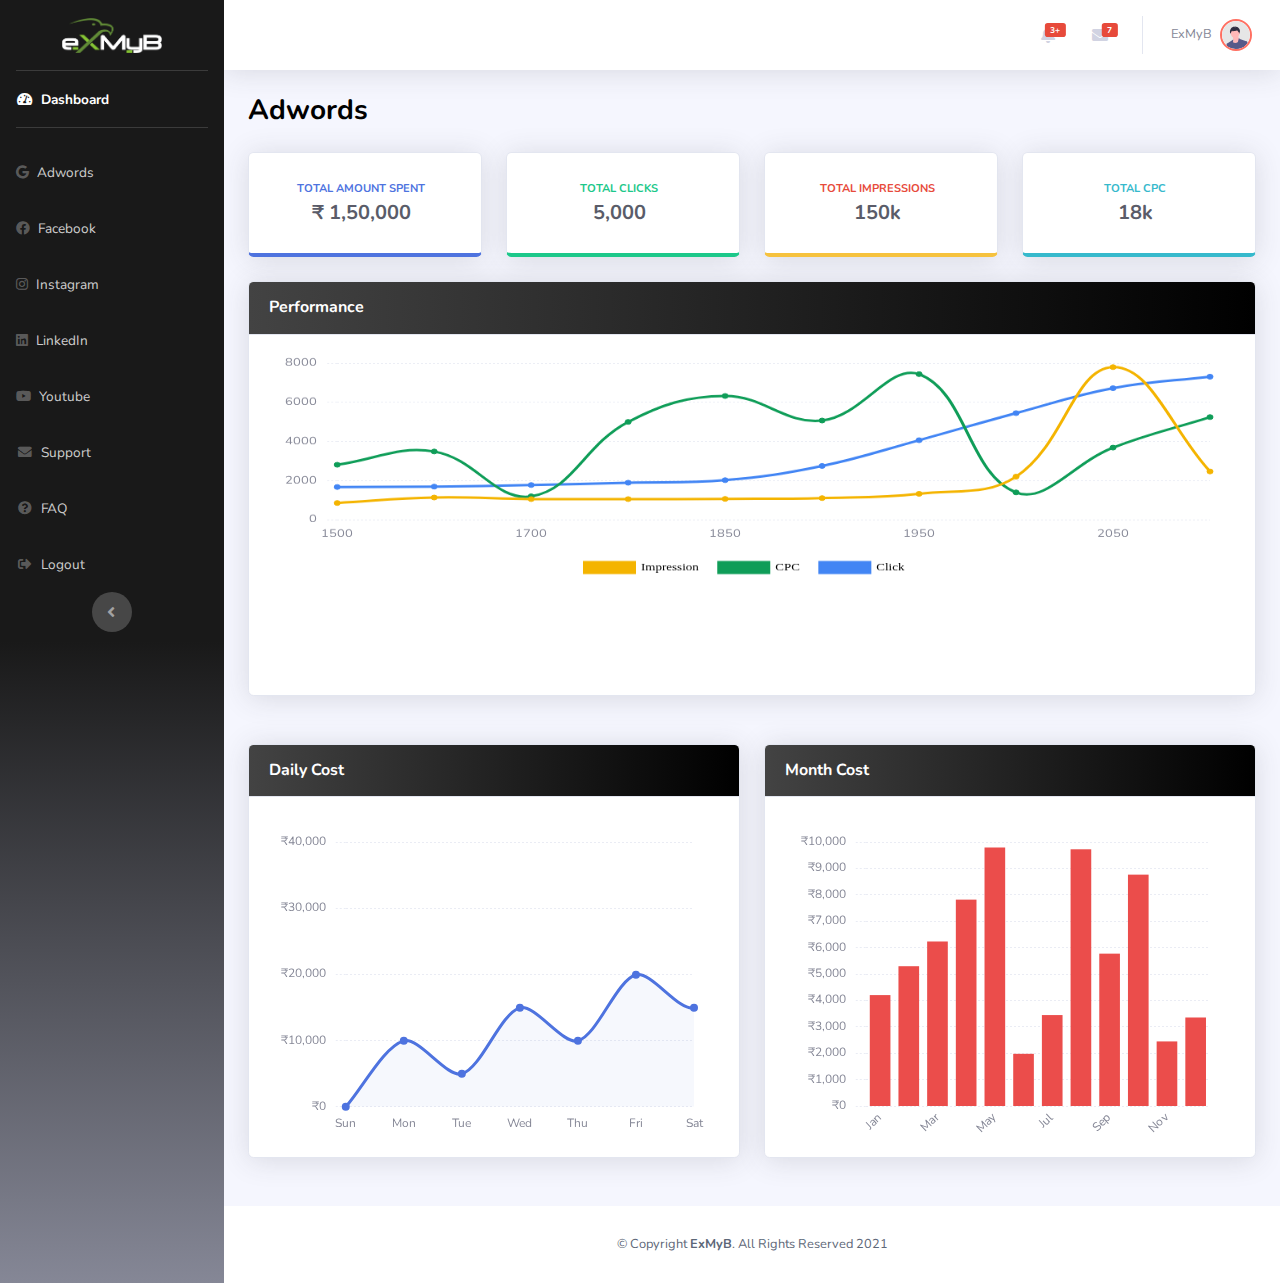
==== adwords.html @ 7b8ac1d6 "adwords page, date range input field and line graph added" ====
<!DOCTYPE html>
<html lang="en">

<head>

    <meta charset="utf-8">
    <meta http-equiv="X-UA-Compatible" content="IE=edge">
    <meta name="viewport" content="width=device-width, initial-scale=1, shrink-to-fit=no">
    <meta name="description" content="">
    <meta name="author" content="">

    <title>Adwords - Dashboard | ExMyB</title>
      <!-- Favicons -->
    <link href="img/logo/favicon.png" rel="icon">
    <link href="img/logo/apple-touch-icon.png" rel="apple-touch-icon">

    <!-- Custom fonts -->
    <link href="vendor/fontawesome-free/css/all.min.css" rel="stylesheet" type="text/css">
    <link  href="https://fonts.googleapis.com/css?family=Nunito:200,200i,300,300i,400,400i,600,600i,700,700i,800,800i,900,900i"
        rel="stylesheet">

    <!-- Custom styles-->
    <link href="css/style.css" rel="stylesheet">
    
    <style>
 
    </style>
</head>

<body id="page-top">

    <!-- Page Wrapper -->
    <div id="wrapper">

        <!-- Sidebar -->
        <ul class="navbar-nav bg-gradient-exmyb sidebar sidebar-dark accordion" id="accordionSidebar">

            <!-- Sidebar - Brand -->
            <a class="sidebar-brand d-flex align-items-center justify-content-center" href="index.html">
                <div class="sidebar-brand-icon ">
                    <img class="brand-img" src="img/logo/exmyb_logo_white.png">
                </div>
            </a>

            <!-- Divider -->
            <hr class="sidebar-divider my-0">

            <!-- Nav Item - Dashboard -->
            <li class="nav-item active">
                <a class="nav-link" href="index.html">
                    <i class="fas fa-fw fa-tachometer-alt"></i>
                    <span>Dashboard</span></a>
            </li>

            <!-- Divider -->
            <hr class="sidebar-divider">

            <!-- Nav Item - Client -->
            <li class="nav-item">
                <a class="nav-link" href="adwords.html">
                    <i class="fab fa-google"></i>
                    <span>Adwords</span></a>
            </li>

            <!-- Nav Item - Leads -->
            <li class="nav-item">
                <a class="nav-link" href="#">
                    <i class="fab fa-facebook"></i>
                    <span>Facebook</span></a>
            </li>

            <!-- Nav Item - Leads -->
            <li class="nav-item">
                <a class="nav-link" href="#">
                    <i class="fab fa-instagram"></i>
                    <span>Instagram</span></a>
            </li>

            <!-- Nav Item - Leads -->
            <li class="nav-item">
                <a class="nav-link" href="#">
                    <i class="fab fa-linkedin"></i>
                    <span>LinkedIn</span></a>
            </li>

            <!-- Nav Item - Leads -->
            <li class="nav-item">
                <a class="nav-link" href="#">
                    <i class="fab fa-youtube"></i>
                    <span>Youtube</span></a>
            </li>

            <!-- Nav Item - Support -->
            <li class="nav-item">
                <a class="nav-link" href="#">
                    <i class="fas fa-fw fa-envelope"></i>
                    <span>Support</span></a>
            </li>

            <!-- Nav Item - Support -->
            <li class="nav-item">
                <a class="nav-link" href="faq.html">
                    <i class="fas fa-fw fa-question-circle"></i>
                    <span>FAQ</span></a>
            </li>

            <!-- Nav Item - Logout -->
            <li class="nav-item">
                <a class="nav-link" href="#">
                    <i class="fas fa-fw fa-sign-out-alt"></i>
                    <span>Logout</span></a>
            </li>

            <!-- Sidebar Toggler (Sidebar) -->
            <div class="text-center d-none d-md-inline">
                <button class="rounded-circle border-0" id="sidebarToggle"></button>
            </div>

            

        </ul>
        <!-- End of Sidebar -->

        <!-- Content Wrapper -->
        <div id="content-wrapper" class="d-flex flex-column">

            <!-- Main Content -->
            <div id="content">

                <!-- Topbar -->
                <nav class="navbar navbar-expand navbar-light bg-white topbar mb-4 static-top shadow">
                    
                    <button id="sidebarToggleTop" class="btn btn-link d-md-none rounded-circle mr-3">
                        <i class="fa fa-bars"></i>
                    </button>

                    <!-- Topbar Navbar -->
                    <ul class="navbar-nav ml-auto">
                        <!-- Nav Item - Alerts -->
                        <li class="nav-item dropdown no-arrow mx-1">
                            <a class="nav-link dropdown-toggle" href="#" id="alertsDropdown" role="button"
                                data-toggle="dropdown" aria-haspopup="true" aria-expanded="false">
                                <i class="fas fa-bell fa-fw"></i>
                                <!-- Counter - Alerts -->
                                <span class="badge badge-danger badge-counter">3+</span>
                            </a>
                            <!-- Dropdown - Alerts -->
                            <div class="dropdown-list dropdown-menu dropdown-menu-right shadow animated--grow-in"
                                aria-labelledby="alertsDropdown">
                                <h6 class="dropdown-header">
                                    Alerts Center
                                </h6>
                                <a class="dropdown-item d-flex align-items-center" href="#">
                                    <div class="mr-3">
                                        <div class="icon-circle bg-primary">
                                            <i class="fas fa-file-alt text-white"></i>
                                        </div>
                                    </div>
                                    <div>
                                        <div class="small text-gray-500">December 12, 2019</div>
                                        <span class="font-weight-bold">A new monthly report is ready to download!</span>
                                    </div>
                                </a>
                                <a class="dropdown-item d-flex align-items-center" href="#">
                                    <div class="mr-3">
                                        <div class="icon-circle bg-success">
                                            <i class="fas fa-donate text-white"></i>
                                        </div>
                                    </div>
                                    <div>
                                        <div class="small text-gray-500">December 7, 2019</div>
                                        $290.29 has been deposited into your account!
                                    </div>
                                </a>
                                <a class="dropdown-item d-flex align-items-center" href="#">
                                    <div class="mr-3">
                                        <div class="icon-circle bg-warning">
                                            <i class="fas fa-exclamation-triangle text-white"></i>
                                        </div>
                                    </div>
                                    <div>
                                        <div class="small text-gray-500">December 2, 2019</div>
                                        Spending Alert: We've noticed unusually high spending for your account.
                                    </div>
                                </a>
                                <a class="dropdown-item text-center small text-gray-500" href="#">Show All Alerts</a>
                            </div>
                        </li>

                        <!-- Nav Item - Messages -->
                        <li class="nav-item dropdown no-arrow mx-1">
                            <a class="nav-link dropdown-toggle" href="#" id="messagesDropdown" role="button"
                                data-toggle="dropdown" aria-haspopup="true" aria-expanded="false">
                                <i class="fas fa-envelope fa-fw"></i>
                                <!-- Counter - Messages -->
                                <span class="badge badge-danger badge-counter">7</span>
                            </a>
                            <!-- Dropdown - Messages -->
                            <div class="dropdown-list dropdown-menu dropdown-menu-right shadow animated--grow-in"
                                aria-labelledby="messagesDropdown">
                                <h6 class="dropdown-header">
                                    Message Center
                                </h6>
                                <a class="dropdown-item d-flex align-items-center" href="#">
                                    <div class="dropdown-list-image mr-3">
                                        <img class="rounded-circle" src="img/undraw_profile_1.svg"
                                            alt="">
                                        <div class="status-indicator bg-success"></div>
                                    </div>
                                    <div class="font-weight-bold">
                                        <div class="text-truncate">Hi there! I am wondering if you can help me with a
                                            problem I've been having.</div>
                                        <div class="small text-gray-500">Emily Fowler · 58m</div>
                                    </div>
                                </a>
                                <a class="dropdown-item d-flex align-items-center" href="#">
                                    <div class="dropdown-list-image mr-3">
                                        <img class="rounded-circle" src="img/undraw_profile_2.svg"
                                            alt="">
                                        <div class="status-indicator"></div>
                                    </div>
                                    <div>
                                        <div class="text-truncate">I have the photos that you ordered last month, how
                                            would you like them sent to you?</div>
                                        <div class="small text-gray-500">Jae Chun · 1d</div>
                                    </div>
                                </a>
                                <a class="dropdown-item d-flex align-items-center" href="#">
                                    <div class="dropdown-list-image mr-3">
                                        <img class="rounded-circle" src="img/undraw_profile_3.svg"
                                            alt="">
                                        <div class="status-indicator bg-warning"></div>
                                    </div>
                                    <div>
                                        <div class="text-truncate">Last month's report looks great, I am very happy with
                                            the progress so far, keep up the good work!</div>
                                        <div class="small text-gray-500">Morgan Alvarez · 2d</div>
                                    </div>
                                </a>
                                <a class="dropdown-item d-flex align-items-center" href="#">
                                    <div class="dropdown-list-image mr-3">
                                        <img class="rounded-circle" src="https://source.unsplash.com/Mv9hjnEUHR4/60x60"
                                            alt="">
                                        <div class="status-indicator bg-success"></div>
                                    </div>
                                    <div>
                                        <div class="text-truncate">Am I a good boy? The reason I ask is because someone
                                            told me that people say this to all dogs, even if they aren't good...</div>
                                        <div class="small text-gray-500">Chicken the Dog · 2w</div>
                                    </div>
                                </a>
                                <a class="dropdown-item text-center small text-gray-500" href="#">Read More Messages</a>
                            </div>
                        </li>

                        <div class="topbar-divider d-none d-sm-block"></div>

                        <!-- Nav Item - User Information -->
                        <li class="nav-item dropdown no-arrow">
                            <a class="nav-link dropdown-toggle" href="#" id="userDropdown" role="button"
                                data-toggle="dropdown" aria-haspopup="true" aria-expanded="false">
                                <span class="mr-2 d-none d-lg-inline text-gray-600 small">ExMyB</span>
                                <img class="img-profile rounded-circle"
                                    src="img/undraw_profile.svg">
                            </a>
                            <!-- Dropdown - User Information -->
                            <div class="dropdown-menu dropdown-menu-right shadow animated--grow-in"
                                aria-labelledby="userDropdown">
                                <a class="dropdown-item" href="edit.html">
                                    <i class="fas fa-user fa-sm fa-fw mr-2 text-gray-400"></i>
                                    Profile
                                </a>
                                <a class="dropdown-item" href="edit-security.html">
                                    <i class="fas fa-cogs fa-sm fa-fw mr-2 text-gray-400"></i>
                                    Settings
                                </a>
                                <!-- <a class="dropdown-item" href="#">
                                    <i class="fas fa-list fa-sm fa-fw mr-2 text-gray-400"></i>
                                    Activity Log
                                </a> -->
                                <div class="dropdown-divider"></div>
                                <a class="dropdown-item" href="#" data-toggle="modal" data-target="#logoutModal">
                                    <i class="fas fa-sign-out-alt fa-sm fa-fw mr-2 text-gray-400"></i>
                                    Logout
                                </a>
                            </div>
                        </li>

                    </ul>

                </nav>
                <!-- End of Topbar -->

                <!-- Begin Page Content -->
                <div class="container-fluid">

                    <!-- Page Heading -->
                    <div class="d-sm-flex align-items-center justify-content-between mb-4">
                        <h1 class="h3 mb-0 exmyb-text-black font-weight-bold">Adwords</h1>
                        
                    </div>
                    

                    <!-- 2 Content Row -->
                    <div class="row">

                        <!-- Profile Card Example -->
                        <div class="col-xl-3 col-md-6 mb-4">
                            <div class="card border-bottom-primary shadow h-100 py-2">
                                <div class="card-body">
                                    <div class="row no-gutters align-items-center">
                                        <div class="col mr-2 text-center">
                                            <div class="text-xs font-weight-bold text-primary text-uppercase mb-1">
                                                Total Amount Spent</div>
                                            <div class="h5 mb-0 font-weight-bold text-gray-800">₹ 1,50,000</div>
                                        </div>
                                    </div>
                                </div>
                            </div>
                        </div>

                        <!-- Earnings (Annual) Card Example -->
                        <div class="col-xl-3 col-md-6 mb-4">
                            <div class="card border-bottom-success shadow h-100 py-2">
                                <div class="card-body">
                                    <div class="row no-gutters align-items-center">
                                        <div class="col mr-2 text-center">
                                            <div class="text-xs font-weight-bold text-success text-uppercase mb-1">
                                                Total Clicks</div>
                                            <div class="h5 mb-0 font-weight-bold text-gray-800">5,000</div>
                                        </div>
                                    </div>
                                </div>
                            </div>
                        </div>

                        <!-- Lead Card Example -->
                        <div class="col-xl-3 col-md-6 mb-4">
                            <div class="card border-bottom-warning shadow h-100 py-2">
                                <div class="card-body">
                                    <div class="row no-gutters align-items-center">
                                        <div class="col mr-2 text-center">
                                            <div class="text-xs font-weight-bold text-danger text-uppercase mb-1">
                                                Total Impressions</div>
                                            <div class="h5 mb-0 font-weight-bold text-gray-800">150k</div>
                                        </div>
                                    </div>
                                </div>
                            </div>
                        </div>

                        <!-- Pending Requests Card Example -->
                        <div class="col-xl-3 col-md-6 mb-4">
                            <div class="card border-bottom-info shadow h-100 py-2">
                                <div class="card-body">
                                    <div class="row no-gutters align-items-center">
                                        <div class="col mr-2 text-center">
                                            <div class="text-xs font-weight-bold text-info text-uppercase mb-1">
                                                Total CPC</div>
                                            <div class="h5 mb-0 font-weight-bold text-gray-800">18k</div>
                                        </div>
                                    </div>
                                </div>
                            </div>
                        </div>

                        

                    </div>

                    <!-- Content Row -->

                    <div class="row">

                        <!-- Content Column -->
                        <!-- Card 1 -->
                        <div class="col-lg-12 mb-4">

                            <!--  Card Example -->
                            <div class="card shadow mb-4">
                                <div class="card-header py-3">
                                    <h6 class="m-0 font-weight-bold text-white">Performance</h6>
                                </div>
                                <div class="card-body">
                                    <div class="chart-area"><div class="chartjs-size-monitor"><div class="chartjs-size-monitor-expand"><div class=""></div></div><div class="chartjs-size-monitor-shrink"><div class=""></div></div></div>
                                    <canvas id="myPerformanceChart" style="display: block; width: 699px; height: 320px; padding-bottom:50px ;" width="699" height="200" class="chartjs-render-monitor"></canvas>
                                </div>
                                </div>
                            </div>

                        </div>
                    </div>

                    <!-- Content Row -->

                    <div class="row">

                        <!-- Content Column -->
                        <!-- Card 1 -->
                        <div class="col-lg-6 mb-4">

                            <!--  Card Example -->
                            <div class="card shadow mb-4">
                                <div class="card-header py-3">
                                    <h6 class="m-0 font-weight-bold text-white">Daily Cost</h6>
                                </div>
                                <div class="card-body">
                                    <div class="chart-area"><div class="chartjs-size-monitor"><div class="chartjs-size-monitor-expand"><div class=""></div></div><div class="chartjs-size-monitor-shrink"><div class=""></div></div></div>
                                    <canvas id="myAreaChart" style="display: block; width: 699px; height: 320px;" width="699" height="320" class="chartjs-render-monitor"></canvas>
                                </div>
                                </div>
                            </div>

                        </div>
                        <!-- Card 2 -->
                        <div class="col-lg-6 mb-4">

                            <!--  Card Example -->
                            <div class="card shadow mb-4">
                                <div class="card-header py-3">
                                    <h6 class="m-0 font-weight-bold text-white">Month Cost</h6>
                                </div>
                                <div class="card-body">
                                    <div class="chart-bar"><div class="chartjs-size-monitor"><div class="chartjs-size-monitor-expand"><div class=""></div></div><div class="chartjs-size-monitor-shrink"><div class=""></div></div></div>
                                        <canvas id="myBarChart" width="699" height="320" class="chartjs-render-monitor" style="display: block; width: 699px; height: 320px;"></canvas>
                                    </div>
                                </div>
                            </div>

                        </div>
                    </div>

                </div>
                <!-- /.container-fluid -->

            </div>
            <!-- End of Main Content -->

            <!-- Footer -->
            <footer class="sticky-footer bg-white">
                <div class="container my-auto">
                    <div class="copyright text-center my-auto">
                        <span>&copy; Copyright <b>ExMyB</b>.  All Rights Reserved 2021</span>
                    </div>
                </div>
            </footer>
            <!-- End of Footer -->

        </div>
        <!-- End of Content Wrapper -->

    </div>
    <!-- End of Page Wrapper -->

    <!-- Scroll to Top Button-->
    <a class="scroll-to-top rounded" href="#page-top">
        <i class="fas fa-angle-up"></i>
    </a>

    <!-- Logout Modal-->
    <div class="modal fade" id="logoutModal" tabindex="-1" role="dialog" aria-labelledby="exampleModalLabel"
        aria-hidden="true">
        <div class="modal-dialog" role="document">
            <div class="modal-content">
                <div class="modal-header">
                    <h5 class="modal-title" id="exampleModalLabel">Ready to Leave?</h5>
                    <button class="close" type="button" data-dismiss="modal" aria-label="Close">
                        <span aria-hidden="true">×</span>
                    </button>
                </div>
                <div class="modal-body">Select "Logout" below if you are ready to end your current session.</div>
                <div class="modal-footer">
                    <button class="btn btn-secondary" type="button" data-dismiss="modal">Cancel</button>
                    <a class="btn btn-primary" href="login.html">Logout</a>
                </div>
            </div>
        </div>
    </div>

    <!-- Bootstrap core JavaScript-->
    <script src="vendor/jquery/jquery.min.js"></script>
    <script src="vendor/bootstrap/js/bootstrap.bundle.min.js"></script>

    <!-- Core plugin JavaScript-->
    <script src="vendor/jquery-easing/jquery.easing.min.js"></script>

    <!-- Page level plugins -->
    <script src="vendor/chart.js/Chart.min.js"></script>

    <!-- Page level custom scripts -->
    <script src="js/demo/chart-area-demo.js"></script>
    <script src="js/demo/chart-pie-demo.js"></script>
    <script src="js/demo/chart-bar-demo.js"></script>
    <script src="js/demo/chart-line-demo.js"></script>

    <!-- Custom scripts for all pages-->
    <script src="js/main.js"></script>

    <script>

    </script>
</body>

</html>
---- css/style.css ----
:root {
  --blue: #4e73df;
  --indigo: #6610f2;
  --purple: #6f42c1;
  --pink: #e83e8c;
  --red: #e74a3b;
  --orange: #fd7e14;
  --yellow: #f6c23e;
  --green: #1cc88a;
  --teal: #20c9a6;
  --cyan: #36b9cc;
  --white: #fff;
  --gray: #858796;
  --gray-dark: #5a5c69;
  --primary: #4e73df;
  --secondary: #858796;
  --success: #1cc88a;
  --info: #36b9cc;
  --warning: #f6c23e;
  --danger: #e74a3b;
  --light: #f8f9fc;
  --dark: #5a5c69;
  --breakpoint-xs: 0;
  --breakpoint-sm: 576px;
  --breakpoint-md: 768px;
  --breakpoint-lg: 992px;
  --breakpoint-xl: 1200px;
  --font-family-sans-serif: "Nunito", -apple-system, BlinkMacSystemFont, "Segoe UI", Roboto, "Helvetica Neue", Arial, sans-serif, "Apple Color Emoji", "Segoe UI Emoji", "Segoe UI Symbol", "Noto Color Emoji";
  --font-family-monospace: SFMono-Regular, Menlo, Monaco, Consolas, "Liberation Mono", "Courier New", monospace;
}

*,
*::before,
*::after {
  box-sizing: border-box;
}

html {
  font-family: sans-serif;
  line-height: 1.15;
  -webkit-text-size-adjust: 100%;
  -webkit-tap-highlight-color: rgba(0, 0, 0, 0);
}

article, aside, figcaption, figure, footer, header, hgroup, main, nav, section {
  display: block;
}

body {
  margin: 0;
  font-family: "Nunito", -apple-system, BlinkMacSystemFont, "Segoe UI", Roboto, "Helvetica Neue", Arial, sans-serif, "Apple Color Emoji", "Segoe UI Emoji", "Segoe UI Symbol", "Noto Color Emoji";
  font-size: 1rem;
  font-weight: 400;
  line-height: 1.5;
  color: #5d6778;
  text-align: left;
  background-color: #fff;
}

[tabindex="-1"]:focus:not(:focus-visible) {
  outline: 0 !important;
}

hr {
  box-sizing: content-box;
  height: 0;
  overflow: visible;
}

h1, h2, h3, h4, h5, h6 {
  margin-top: 0;
  margin-bottom: 0.5rem;
}

p {
  margin-top: 0;
  margin-bottom: 1rem;
}

abbr[title],
abbr[data-original-title] {
  text-decoration: underline;
  -webkit-text-decoration: underline dotted;
  text-decoration: underline dotted;
  cursor: help;
  border-bottom: 0;
  -webkit-text-decoration-skip-ink: none;
  text-decoration-skip-ink: none;
}

address {
  margin-bottom: 1rem;
  font-style: normal;
  line-height: inherit;
}

ol,
ul,
dl {
  margin-top: 0;
  margin-bottom: 1rem;
}

ol ol,
ul ul,
ol ul,
ul ol {
  margin-bottom: 0;
}

dt {
  font-weight: 700;
}

dd {
  margin-bottom: .5rem;
  margin-left: 0;
}

blockquote {
  margin: 0 0 1rem;
}

b,
strong {
  font-weight: bolder;
}

small {
  font-size: 80%;
}

sub,
sup {
  position: relative;
  font-size: 75%;
  line-height: 0;
  vertical-align: baseline;
}

sub {
  bottom: -.25em;
}

sup {
  top: -.5em;
}

a {
  color: #4e73df;
  text-decoration: none;
  background-color: transparent;
}

a:hover {
  color: #224abe;
  text-decoration: underline;
}

a:not([href]):not([class]) {
  color: inherit;
  text-decoration: none;
}

a:not([href]):not([class]):hover {
  color: inherit;
  text-decoration: none;
}

pre,
code,
kbd,
samp {
  font-family: SFMono-Regular, Menlo, Monaco, Consolas, "Liberation Mono", "Courier New", monospace;
  font-size: 1em;
}

pre {
  margin-top: 0;
  margin-bottom: 1rem;
  overflow: auto;
  -ms-overflow-style: scrollbar;
}

figure {
  margin: 0 0 1rem;
}

img {
  vertical-align: middle;
  border-style: none;
}

svg {
  overflow: hidden;
  vertical-align: middle;
}

table {
  border-collapse: collapse;
}

caption {
  padding-top: 0.75rem;
  padding-bottom: 0.75rem;
  color: #858796;
  text-align: left;
  caption-side: bottom;
}

th {
  text-align: inherit;
  text-align: -webkit-match-parent;
}

label {
  display: inline-block;
  margin-bottom: 0.5rem;
}

button {
  border-radius: 0;
}

button:focus {
  outline: 1px dotted;
  outline: 5px auto -webkit-focus-ring-color;
}

input,
button,
select,
optgroup,
textarea {
  margin: 0;
  font-family: inherit;
  font-size: inherit;
  line-height: inherit;
}

button,
input {
  overflow: visible;
}

button,
select {
  text-transform: none;
}

[role="button"] {
  cursor: pointer;
}

select {
  word-wrap: normal;
}

button,
[type="button"],
[type="reset"],
[type="submit"] {
  -webkit-appearance: button;
}

button:not(:disabled),
[type="button"]:not(:disabled),
[type="reset"]:not(:disabled),
[type="submit"]:not(:disabled) {
  cursor: pointer;
}

button::-moz-focus-inner,
[type="button"]::-moz-focus-inner,
[type="reset"]::-moz-focus-inner,
[type="submit"]::-moz-focus-inner {
  padding: 0;
  border-style: none;
}

input[type="radio"],
input[type="checkbox"] {
  box-sizing: border-box;
  padding: 0;
}

textarea {
  overflow: auto;
  resize: vertical;
}

fieldset {
  min-width: 0;
  padding: 0;
  margin: 0;
  border: 0;
}

legend {
  display: block;
  width: 100%;
  max-width: 100%;
  padding: 0;
  margin-bottom: .5rem;
  font-size: 1.5rem;
  line-height: inherit;
  color: inherit;
  white-space: normal;
}

progress {
  vertical-align: baseline;
}

[type="number"]::-webkit-inner-spin-button,
[type="number"]::-webkit-outer-spin-button {
  height: auto;
}

[type="search"] {
  outline-offset: -2px;
  -webkit-appearance: none;
}

[type="search"]::-webkit-search-decoration {
  -webkit-appearance: none;
}

::-webkit-file-upload-button {
  font: inherit;
  -webkit-appearance: button;
}

output {
  display: inline-block;
}

summary {
  display: list-item;
  cursor: pointer;
}

template {
  display: none;
}

[hidden] {
  display: none !important;
}

h1, h2, h3, h4, h5, h6,
.h1, .h2, .h3, .h4, .h5, .h6 {
  margin-bottom: 0.5rem;
  font-weight: 400;
  line-height: 1.2;
}

h1, .h1 {
  font-size: 2.5rem;
}

h2, .h2 {
  font-size: 2rem;
}

h3, .h3 {
  font-size: 1.75rem;
}

h4, .h4 {
  font-size: 1.5rem;
}

h5, .h5 {
  font-size: 1.25rem;
}

h6, .h6 {
  font-size: 1rem;
}

.lead {
  font-size: 1.25rem;
  font-weight: 300;
}

.display-1 {
  font-size: 6rem;
  font-weight: 300;
  line-height: 1.2;
}

.display-2 {
  font-size: 5.5rem;
  font-weight: 300;
  line-height: 1.2;
}

.display-3 {
  font-size: 4.5rem;
  font-weight: 300;
  line-height: 1.2;
}

.display-4 {
  font-size: 3.5rem;
  font-weight: 300;
  line-height: 1.2;
}

hr {
  margin-top: 1rem;
  margin-bottom: 1rem;
  border: 0;
  border-top: 1px solid rgba(0, 0, 0, 0.1);
}

small,
.small {
  font-size: 80%;
  font-weight: 400;
}

mark,
.mark {
  padding: 0.2em;
  background-color: #fcf8e3;
}

.list-unstyled {
  padding-left: 0;
  list-style: none;
}

.list-inline {
  padding-left: 0;
  list-style: none;
}

.list-inline-item {
  display: inline-block;
}

.list-inline-item:not(:last-child) {
  margin-right: 0.5rem;
}

.initialism {
  font-size: 90%;
  text-transform: uppercase;
}

.blockquote {
  margin-bottom: 1rem;
  font-size: 1.25rem;
}

.blockquote-footer {
  display: block;
  font-size: 80%;
  color: #858796;
}

.blockquote-footer::before {
  content: "\2014\00A0";
}

.img-fluid {
  max-width: 100%;
  height: auto;
}

.img-thumbnail {
  padding: 0.25rem;
  background-color: #fff;
  border: 1px solid #dddfeb;
  border-radius: 0.35rem;
  max-width: 100%;
  height: auto;
}

.figure {
  display: inline-block;
}

.figure-img {
  margin-bottom: 0.5rem;
  line-height: 1;
}

.figure-caption {
  font-size: 90%;
  color: #858796;
}

code {
  font-size: 87.5%;
  color: #e83e8c;
  word-wrap: break-word;
}

a > code {
  color: inherit;
}

kbd {
  padding: 0.2rem 0.4rem;
  font-size: 87.5%;
  color: #fff;
  background-color: #3a3b45;
  border-radius: 0.2rem;
}

kbd kbd {
  padding: 0;
  font-size: 100%;
  font-weight: 700;
}

pre {
  display: block;
  font-size: 87.5%;
  color: #3a3b45;
}

pre code {
  font-size: inherit;
  color: inherit;
  word-break: normal;
}

.pre-scrollable {
  max-height: 340px;
  overflow-y: scroll;
}

.container,
.container-fluid,
.container-sm,
.container-md,
.container-lg,
.container-xl {
  width: 100%;
  padding-right: 0.75rem;
  padding-left: 0.75rem;
  margin-right: auto;
  margin-left: auto;
}

@media (min-width: 576px) {
  .container, .container-sm {
    max-width: 540px;
  }
}

@media (min-width: 768px) {
  .container, .container-sm, .container-md {
    max-width: 720px;
  }
}

@media (min-width: 992px) {
  .container, .container-sm, .container-md, .container-lg {
    max-width: 960px;
  }
}

@media (min-width: 1200px) {
  .container, .container-sm, .container-md, .container-lg, .container-xl {
    max-width: 1140px;
  }
}

.row {
  display: flex;
  flex-wrap: wrap;
  margin-right: -0.75rem;
  margin-left: -0.75rem;
}

.no-gutters {
  margin-right: 0;
  margin-left: 0;
}

.no-gutters > .col,
.no-gutters > [class*="col-"] {
  padding-right: 0;
  padding-left: 0;
}

.col-1, .col-2, .col-3, .col-4, .col-5, .col-6, .col-7, .col-8, .col-9, .col-10, .col-11, .col-12, .col,
.col-auto, .col-sm-1, .col-sm-2, .col-sm-3, .col-sm-4, .col-sm-5, .col-sm-6, .col-sm-7, .col-sm-8, .col-sm-9, .col-sm-10, .col-sm-11, .col-sm-12, .col-sm,
.col-sm-auto, .col-md-1, .col-md-2, .col-md-3, .col-md-4, .col-md-5, .col-md-6, .col-md-7, .col-md-8, .col-md-9, .col-md-10, .col-md-11, .col-md-12, .col-md,
.col-md-auto, .col-lg-1, .col-lg-2, .col-lg-3, .col-lg-4, .col-lg-5, .col-lg-6, .col-lg-7, .col-lg-8, .col-lg-9, .col-lg-10, .col-lg-11, .col-lg-12, .col-lg,
.col-lg-auto, .col-xl-1, .col-xl-2, .col-xl-3, .col-xl-4, .col-xl-5, .col-xl-6, .col-xl-7, .col-xl-8, .col-xl-9, .col-xl-10, .col-xl-11, .col-xl-12, .col-xl,
.col-xl-auto {
  position: relative;
  width: 100%;
  padding-right: 0.75rem;
  padding-left: 0.75rem;
}

.col {
  flex-basis: 0;
  flex-grow: 1;
  max-width: 100%;
}

.row-cols-1 > * {
  flex: 0 0 100%;
  max-width: 100%;
}

.row-cols-2 > * {
  flex: 0 0 50%;
  max-width: 50%;
}

.row-cols-3 > * {
  flex: 0 0 33.33333%;
  max-width: 33.33333%;
}

.row-cols-4 > * {
  flex: 0 0 25%;
  max-width: 25%;
}

.row-cols-5 > * {
  flex: 0 0 20%;
  max-width: 20%;
}

.row-cols-6 > * {
  flex: 0 0 16.66667%;
  max-width: 16.66667%;
}

.col-auto {
  flex: 0 0 auto;
  width: auto;
  max-width: 100%;
}

.col-1 {
  flex: 0 0 8.33333%;
  max-width: 8.33333%;
}

.col-2 {
  flex: 0 0 16.66667%;
  max-width: 16.66667%;
}

.col-3 {
  flex: 0 0 25%;
  max-width: 25%;
}

.col-4 {
  flex: 0 0 33.33333%;
  max-width: 33.33333%;
}

.col-5 {
  flex: 0 0 41.66667%;
  max-width: 41.66667%;
}

.col-6 {
  flex: 0 0 50%;
  max-width: 50%;
}

.col-7 {
  flex: 0 0 58.33333%;
  max-width: 58.33333%;
}

.col-8 {
  flex: 0 0 66.66667%;
  max-width: 66.66667%;
}

.col-9 {
  flex: 0 0 75%;
  max-width: 75%;
}

.col-10 {
  flex: 0 0 83.33333%;
  max-width: 83.33333%;
}

.col-11 {
  flex: 0 0 91.66667%;
  max-width: 91.66667%;
}

.col-12 {
  flex: 0 0 100%;
  max-width: 100%;
}

.order-first {
  order: -1;
}

.order-last {
  order: 13;
}

.order-0 {
  order: 0;
}

.order-1 {
  order: 1;
}

.order-2 {
  order: 2;
}

.order-3 {
  order: 3;
}

.order-4 {
  order: 4;
}

.order-5 {
  order: 5;
}

.order-6 {
  order: 6;
}

.order-7 {
  order: 7;
}

.order-8 {
  order: 8;
}

.order-9 {
  order: 9;
}

.order-10 {
  order: 10;
}

.order-11 {
  order: 11;
}

.order-12 {
  order: 12;
}

.offset-1 {
  margin-left: 8.33333%;
}

.offset-2 {
  margin-left: 16.66667%;
}

.offset-3 {
  margin-left: 25%;
}

.offset-4 {
  margin-left: 33.33333%;
}

.offset-5 {
  margin-left: 41.66667%;
}

.offset-6 {
  margin-left: 50%;
}

.offset-7 {
  margin-left: 58.33333%;
}

.offset-8 {
  margin-left: 66.66667%;
}

.offset-9 {
  margin-left: 75%;
}

.offset-10 {
  margin-left: 83.33333%;
}

.offset-11 {
  margin-left: 91.66667%;
}

@media (min-width: 576px) {
  .col-sm {
    flex-basis: 0;
    flex-grow: 1;
    max-width: 100%;
  }
  .row-cols-sm-1 > * {
    flex: 0 0 100%;
    max-width: 100%;
  }
  .row-cols-sm-2 > * {
    flex: 0 0 50%;
    max-width: 50%;
  }
  .row-cols-sm-3 > * {
    flex: 0 0 33.33333%;
    max-width: 33.33333%;
  }
  .row-cols-sm-4 > * {
    flex: 0 0 25%;
    max-width: 25%;
  }
  .row-cols-sm-5 > * {
    flex: 0 0 20%;
    max-width: 20%;
  }
  .row-cols-sm-6 > * {
    flex: 0 0 16.66667%;
    max-width: 16.66667%;
  }
  .col-sm-auto {
    flex: 0 0 auto;
    width: auto;
    max-width: 100%;
  }
  .col-sm-1 {
    flex: 0 0 8.33333%;
    max-width: 8.33333%;
  }
  .col-sm-2 {
    flex: 0 0 16.66667%;
    max-width: 16.66667%;
  }
  .col-sm-3 {
    flex: 0 0 25%;
    max-width: 25%;
  }
  .col-sm-4 {
    flex: 0 0 33.33333%;
    max-width: 33.33333%;
  }
  .col-sm-5 {
    flex: 0 0 41.66667%;
    max-width: 41.66667%;
  }
  .col-sm-6 {
    flex: 0 0 50%;
    max-width: 50%;
  }
  .col-sm-7 {
    flex: 0 0 58.33333%;
    max-width: 58.33333%;
  }
  .col-sm-8 {
    flex: 0 0 66.66667%;
    max-width: 66.66667%;
  }
  .col-sm-9 {
    flex: 0 0 75%;
    max-width: 75%;
  }
  .col-sm-10 {
    flex: 0 0 83.33333%;
    max-width: 83.33333%;
  }
  .col-sm-11 {
    flex: 0 0 91.66667%;
    max-width: 91.66667%;
  }
  .col-sm-12 {
    flex: 0 0 100%;
    max-width: 100%;
  }
  .order-sm-first {
    order: -1;
  }
  .order-sm-last {
    order: 13;
  }
  .order-sm-0 {
    order: 0;
  }
  .order-sm-1 {
    order: 1;
  }
  .order-sm-2 {
    order: 2;
  }
  .order-sm-3 {
    order: 3;
  }
  .order-sm-4 {
    order: 4;
  }
  .order-sm-5 {
    order: 5;
  }
  .order-sm-6 {
    order: 6;
  }
  .order-sm-7 {
    order: 7;
  }
  .order-sm-8 {
    order: 8;
  }
  .order-sm-9 {
    order: 9;
  }
  .order-sm-10 {
    order: 10;
  }
  .order-sm-11 {
    order: 11;
  }
  .order-sm-12 {
    order: 12;
  }
  .offset-sm-0 {
    margin-left: 0;
  }
  .offset-sm-1 {
    margin-left: 8.33333%;
  }
  .offset-sm-2 {
    margin-left: 16.66667%;
  }
  .offset-sm-3 {
    margin-left: 25%;
  }
  .offset-sm-4 {
    margin-left: 33.33333%;
  }
  .offset-sm-5 {
    margin-left: 41.66667%;
  }
  .offset-sm-6 {
    margin-left: 50%;
  }
  .offset-sm-7 {
    margin-left: 58.33333%;
  }
  .offset-sm-8 {
    margin-left: 66.66667%;
  }
  .offset-sm-9 {
    margin-left: 75%;
  }
  .offset-sm-10 {
    margin-left: 83.33333%;
  }
  .offset-sm-11 {
    margin-left: 91.66667%;
  }
}

@media (min-width: 768px) {
  .col-md {
    flex-basis: 0;
    flex-grow: 1;
    max-width: 100%;
  }
  .row-cols-md-1 > * {
    flex: 0 0 100%;
    max-width: 100%;
  }
  .row-cols-md-2 > * {
    flex: 0 0 50%;
    max-width: 50%;
  }
  .row-cols-md-3 > * {
    flex: 0 0 33.33333%;
    max-width: 33.33333%;
  }
  .row-cols-md-4 > * {
    flex: 0 0 25%;
    max-width: 25%;
  }
  .row-cols-md-5 > * {
    flex: 0 0 20%;
    max-width: 20%;
  }
  .row-cols-md-6 > * {
    flex: 0 0 16.66667%;
    max-width: 16.66667%;
  }
  .col-md-auto {
    flex: 0 0 auto;
    width: auto;
    max-width: 100%;
  }
  .col-md-1 {
    flex: 0 0 8.33333%;
    max-width: 8.33333%;
  }
  .col-md-2 {
    flex: 0 0 16.66667%;
    max-width: 16.66667%;
  }
  .col-md-3 {
    flex: 0 0 25%;
    max-width: 25%;
  }
  .col-md-4 {
    flex: 0 0 33.33333%;
    max-width: 33.33333%;
  }
  .col-md-5 {
    flex: 0 0 41.66667%;
    max-width: 41.66667%;
  }
  .col-md-6 {
    flex: 0 0 50%;
    max-width: 50%;
  }
  .col-md-7 {
    flex: 0 0 58.33333%;
    max-width: 58.33333%;
  }
  .col-md-8 {
    flex: 0 0 66.66667%;
    max-width: 66.66667%;
  }
  .col-md-9 {
    flex: 0 0 75%;
    max-width: 75%;
  }
  .col-md-10 {
    flex: 0 0 83.33333%;
    max-width: 83.33333%;
  }
  .col-md-11 {
    flex: 0 0 91.66667%;
    max-width: 91.66667%;
  }
  .col-md-12 {
    flex: 0 0 100%;
    max-width: 100%;
  }
  .order-md-first {
    order: -1;
  }
  .order-md-last {
    order: 13;
  }
  .order-md-0 {
    order: 0;
  }
  .order-md-1 {
    order: 1;
  }
  .order-md-2 {
    order: 2;
  }
  .order-md-3 {
    order: 3;
  }
  .order-md-4 {
    order: 4;
  }
  .order-md-5 {
    order: 5;
  }
  .order-md-6 {
    order: 6;
  }
  .order-md-7 {
    order: 7;
  }
  .order-md-8 {
    order: 8;
  }
  .order-md-9 {
    order: 9;
  }
  .order-md-10 {
    order: 10;
  }
  .order-md-11 {
    order: 11;
  }
  .order-md-12 {
    order: 12;
  }
  .offset-md-0 {
    margin-left: 0;
  }
  .offset-md-1 {
    margin-left: 8.33333%;
  }
  .offset-md-2 {
    margin-left: 16.66667%;
  }
  .offset-md-3 {
    margin-left: 25%;
  }
  .offset-md-4 {
    margin-left: 33.33333%;
  }
  .offset-md-5 {
    margin-left: 41.66667%;
  }
  .offset-md-6 {
    margin-left: 50%;
  }
  .offset-md-7 {
    margin-left: 58.33333%;
  }
  .offset-md-8 {
    margin-left: 66.66667%;
  }
  .offset-md-9 {
    margin-left: 75%;
  }
  .offset-md-10 {
    margin-left: 83.33333%;
  }
  .offset-md-11 {
    margin-left: 91.66667%;
  }
}

@media (min-width: 992px) {
  .col-lg {
    flex-basis: 0;
    flex-grow: 1;
    max-width: 100%;
  }
  .row-cols-lg-1 > * {
    flex: 0 0 100%;
    max-width: 100%;
  }
  .row-cols-lg-2 > * {
    flex: 0 0 50%;
    max-width: 50%;
  }
  .row-cols-lg-3 > * {
    flex: 0 0 33.33333%;
    max-width: 33.33333%;
  }
  .row-cols-lg-4 > * {
    flex: 0 0 25%;
    max-width: 25%;
  }
  .row-cols-lg-5 > * {
    flex: 0 0 20%;
    max-width: 20%;
  }
  .row-cols-lg-6 > * {
    flex: 0 0 16.66667%;
    max-width: 16.66667%;
  }
  .col-lg-auto {
    flex: 0 0 auto;
    width: auto;
    max-width: 100%;
  }
  .col-lg-1 {
    flex: 0 0 8.33333%;
    max-width: 8.33333%;
  }
  .col-lg-2 {
    flex: 0 0 16.66667%;
    max-width: 16.66667%;
  }
  .col-lg-3 {
    flex: 0 0 25%;
    max-width: 25%;
  }
  .col-lg-4 {
    flex: 0 0 33.33333%;
    max-width: 33.33333%;
  }
  .col-lg-5 {
    flex: 0 0 41.66667%;
    max-width: 41.66667%;
  }
  .col-lg-6 {
    flex: 0 0 50%;
    max-width: 50%;
  }
  .col-lg-7 {
    flex: 0 0 58.33333%;
    max-width: 58.33333%;
  }
  .col-lg-8 {
    flex: 0 0 66.66667%;
    max-width: 66.66667%;
  }
  .col-lg-9 {
    flex: 0 0 75%;
    max-width: 75%;
  }
  .col-lg-10 {
    flex: 0 0 83.33333%;
    max-width: 83.33333%;
  }
  .col-lg-11 {
    flex: 0 0 91.66667%;
    max-width: 91.66667%;
  }
  .col-lg-12 {
    flex: 0 0 100%;
    max-width: 100%;
  }
  .order-lg-first {
    order: -1;
  }
  .order-lg-last {
    order: 13;
  }
  .order-lg-0 {
    order: 0;
  }
  .order-lg-1 {
    order: 1;
  }
  .order-lg-2 {
    order: 2;
  }
  .order-lg-3 {
    order: 3;
  }
  .order-lg-4 {
    order: 4;
  }
  .order-lg-5 {
    order: 5;
  }
  .order-lg-6 {
    order: 6;
  }
  .order-lg-7 {
    order: 7;
  }
  .order-lg-8 {
    order: 8;
  }
  .order-lg-9 {
    order: 9;
  }
  .order-lg-10 {
    order: 10;
  }
  .order-lg-11 {
    order: 11;
  }
  .order-lg-12 {
    order: 12;
  }
  .offset-lg-0 {
    margin-left: 0;
  }
  .offset-lg-1 {
    margin-left: 8.33333%;
  }
  .offset-lg-2 {
    margin-left: 16.66667%;
  }
  .offset-lg-3 {
    margin-left: 25%;
  }
  .offset-lg-4 {
    margin-left: 33.33333%;
  }
  .offset-lg-5 {
    margin-left: 41.66667%;
  }
  .offset-lg-6 {
    margin-left: 50%;
  }
  .offset-lg-7 {
    margin-left: 58.33333%;
  }
  .offset-lg-8 {
    margin-left: 66.66667%;
  }
  .offset-lg-9 {
    margin-left: 75%;
  }
  .offset-lg-10 {
    margin-left: 83.33333%;
  }
  .offset-lg-11 {
    margin-left: 91.66667%;
  }
}

@media (min-width: 1200px) {
  .col-xl {
    flex-basis: 0;
    flex-grow: 1;
    max-width: 100%;
  }
  .row-cols-xl-1 > * {
    flex: 0 0 100%;
    max-width: 100%;
  }
  .row-cols-xl-2 > * {
    flex: 0 0 50%;
    max-width: 50%;
  }
  .row-cols-xl-3 > * {
    flex: 0 0 33.33333%;
    max-width: 33.33333%;
  }
  .row-cols-xl-4 > * {
    flex: 0 0 25%;
    max-width: 25%;
  }
  .row-cols-xl-5 > * {
    flex: 0 0 20%;
    max-width: 20%;
  }
  .row-cols-xl-6 > * {
    flex: 0 0 16.66667%;
    max-width: 16.66667%;
  }
  .col-xl-auto {
    flex: 0 0 auto;
    width: auto;
    max-width: 100%;
  }
  .col-xl-1 {
    flex: 0 0 8.33333%;
    max-width: 8.33333%;
  }
  .col-xl-2 {
    flex: 0 0 16.66667%;
    max-width: 16.66667%;
  }
  .col-xl-3 {
    flex: 0 0 25%;
    max-width: 25%;
  }
  .col-xl-4 {
    flex: 0 0 33.33333%;
    max-width: 33.33333%;
  }
  .col-xl-5 {
    flex: 0 0 41.66667%;
    max-width: 41.66667%;
  }
  .col-xl-6 {
    flex: 0 0 50%;
    max-width: 50%;
  }
  .col-xl-7 {
    flex: 0 0 58.33333%;
    max-width: 58.33333%;
  }
  .col-xl-8 {
    flex: 0 0 66.66667%;
    max-width: 66.66667%;
  }
  .col-xl-9 {
    flex: 0 0 75%;
    max-width: 75%;
  }
  .col-xl-10 {
    flex: 0 0 83.33333%;
    max-width: 83.33333%;
  }
  .col-xl-11 {
    flex: 0 0 91.66667%;
    max-width: 91.66667%;
  }
  .col-xl-12 {
    flex: 0 0 100%;
    max-width: 100%;
  }
  .order-xl-first {
    order: -1;
  }
  .order-xl-last {
    order: 13;
  }
  .order-xl-0 {
    order: 0;
  }
  .order-xl-1 {
    order: 1;
  }
  .order-xl-2 {
    order: 2;
  }
  .order-xl-3 {
    order: 3;
  }
  .order-xl-4 {
    order: 4;
  }
  .order-xl-5 {
    order: 5;
  }
  .order-xl-6 {
    order: 6;
  }
  .order-xl-7 {
    order: 7;
  }
  .order-xl-8 {
    order: 8;
  }
  .order-xl-9 {
    order: 9;
  }
  .order-xl-10 {
    order: 10;
  }
  .order-xl-11 {
    order: 11;
  }
  .order-xl-12 {
    order: 12;
  }
  .offset-xl-0 {
    margin-left: 0;
  }
  .offset-xl-1 {
    margin-left: 8.33333%;
  }
  .offset-xl-2 {
    margin-left: 16.66667%;
  }
  .offset-xl-3 {
    margin-left: 25%;
  }
  .offset-xl-4 {
    margin-left: 33.33333%;
  }
  .offset-xl-5 {
    margin-left: 41.66667%;
  }
  .offset-xl-6 {
    margin-left: 50%;
  }
  .offset-xl-7 {
    margin-left: 58.33333%;
  }
  .offset-xl-8 {
    margin-left: 66.66667%;
  }
  .offset-xl-9 {
    margin-left: 75%;
  }
  .offset-xl-10 {
    margin-left: 83.33333%;
  }
  .offset-xl-11 {
    margin-left: 91.66667%;
  }
}

.table {
  width: 100%;
  margin-bottom: 1rem;
  color: #858796;
}

.table th,
.table td {
  padding: 0.75rem;
  vertical-align: top;
  border-top: 1px solid #e3e6f0;
}

.table thead th {
  vertical-align: bottom;
  border-bottom: 2px solid #e3e6f0;
}

.table tbody + tbody {
  border-top: 2px solid #e3e6f0;
}

.table-sm th,
.table-sm td {
  padding: 0.3rem;
}

.table-bordered {
  border: 1px solid #e3e6f0;
}

.table-bordered th,
.table-bordered td {
  border: 1px solid #e3e6f0;
}

.table-bordered thead th,
.table-bordered thead td {
  border-bottom-width: 2px;
}

.table-borderless th,
.table-borderless td,
.table-borderless thead th,
.table-borderless tbody + tbody {
  border: 0;
}

.table-striped tbody tr:nth-of-type(odd) {
  background-color: rgba(0, 0, 0, 0.05);
}

.table-hover tbody tr:hover {
  color: #858796;
  background-color: rgba(0, 0, 0, 0.075);
}

.table-primary,
.table-primary > th,
.table-primary > td {
  background-color: #cdd8f6;
}

.table-primary th,
.table-primary td,
.table-primary thead th,
.table-primary tbody + tbody {
  border-color: #a3b6ee;
}

.table-hover .table-primary:hover {
  background-color: #b7c7f2;
}

.table-hover .table-primary:hover > td,
.table-hover .table-primary:hover > th {
  background-color: #b7c7f2;
}

.table-secondary,
.table-secondary > th,
.table-secondary > td {
  background-color: #dddde2;
}

.table-secondary th,
.table-secondary td,
.table-secondary thead th,
.table-secondary tbody + tbody {
  border-color: #c0c1c8;
}

.table-hover .table-secondary:hover {
  background-color: #cfcfd6;
}

.table-hover .table-secondary:hover > td,
.table-hover .table-secondary:hover > th {
  background-color: #cfcfd6;
}

.table-success,
.table-success > th,
.table-success > td {
  background-color: #bff0de;
}

.table-success th,
.table-success td,
.table-success thead th,
.table-success tbody + tbody {
  border-color: #89e2c2;
}

.table-hover .table-success:hover {
  background-color: #aaebd3;
}

.table-hover .table-success:hover > td,
.table-hover .table-success:hover > th {
  background-color: #aaebd3;
}

.table-info,
.table-info > th,
.table-info > td {
  background-color: #c7ebf1;
}

.table-info th,
.table-info td,
.table-info thead th,
.table-info tbody + tbody {
  border-color: #96dbe4;
}

.table-hover .table-info:hover {
  background-color: #b3e4ec;
}

.table-hover .table-info:hover > td,
.table-hover .table-info:hover > th {
  background-color: #b3e4ec;
}

.table-warning,
.table-warning > th,
.table-warning > td {
  background-color: #fceec9;
}

.table-warning th,
.table-warning td,
.table-warning thead th,
.table-warning tbody + tbody {
  border-color: #fadf9b;
}

.table-hover .table-warning:hover {
  background-color: #fbe6b1;
}

.table-hover .table-warning:hover > td,
.table-hover .table-warning:hover > th {
  background-color: #fbe6b1;
}

.table-danger,
.table-danger > th,
.table-danger > td {
  background-color: #f8ccc8;
}

.table-danger th,
.table-danger td,
.table-danger thead th,
.table-danger tbody + tbody {
  border-color: #f3a199;
}

.table-hover .table-danger:hover {
  background-color: #f5b7b1;
}

.table-hover .table-danger:hover > td,
.table-hover .table-danger:hover > th {
  background-color: #f5b7b1;
}

.table-light,
.table-light > th,
.table-light > td {
  background-color: #fdfdfe;
}

.table-light th,
.table-light td,
.table-light thead th,
.table-light tbody + tbody {
  border-color: #fbfcfd;
}

.table-hover .table-light:hover {
  background-color: #ececf6;
}

.table-hover .table-light:hover > td,
.table-hover .table-light:hover > th {
  background-color: #ececf6;
}

.table-dark,
.table-dark > th,
.table-dark > td {
  background-color: #d1d1d5;
}

.table-dark th,
.table-dark td,
.table-dark thead th,
.table-dark tbody + tbody {
  border-color: #a9aab1;
}

.table-hover .table-dark:hover {
  background-color: #c4c4c9;
}

.table-hover .table-dark:hover > td,
.table-hover .table-dark:hover > th {
  background-color: #c4c4c9;
}

.table-active,
.table-active > th,
.table-active > td {
  background-color: rgba(0, 0, 0, 0.075);
}

.table-hover .table-active:hover {
  background-color: rgba(0, 0, 0, 0.075);
}

.table-hover .table-active:hover > td,
.table-hover .table-active:hover > th {
  background-color: rgba(0, 0, 0, 0.075);
}

.table .thead-dark th {
  color: #fff;
  background-color: #5a5c69;
  border-color: #6c6e7e;
}

.table .thead-light th {
  color: #6e707e;
  background-color: #eaecf4;
  border-color: #e3e6f0;
}

.table-dark {
  color: #fff;
  background-color: #5a5c69;
}

.table-dark th,
.table-dark td,
.table-dark thead th {
  border-color: #6c6e7e;
}

.table-dark.table-bordered {
  border: 0;
}

.table-dark.table-striped tbody tr:nth-of-type(odd) {
  background-color: rgba(255, 255, 255, 0.05);
}

.table-dark.table-hover tbody tr:hover {
  color: #fff;
  background-color: rgba(255, 255, 255, 0.075);
}

@media (max-width: 575.98px) {
  .table-responsive-sm {
    display: block;
    width: 100%;
    overflow-x: auto;
    -webkit-overflow-scrolling: touch;
  }
  .table-responsive-sm > .table-bordered {
    border: 0;
  }
}

@media (max-width: 767.98px) {
  .table-responsive-md {
    display: block;
    width: 100%;
    overflow-x: auto;
    -webkit-overflow-scrolling: touch;
  }
  .table-responsive-md > .table-bordered {
    border: 0;
  }
}

@media (max-width: 991.98px) {
  .table-responsive-lg {
    display: block;
    width: 100%;
    overflow-x: auto;
    -webkit-overflow-scrolling: touch;
  }
  .table-responsive-lg > .table-bordered {
    border: 0;
  }
}

@media (max-width: 1199.98px) {
  .table-responsive-xl {
    display: block;
    width: 100%;
    overflow-x: auto;
    -webkit-overflow-scrolling: touch;
  }
  .table-responsive-xl > .table-bordered {
    border: 0;
  }
}

.table-responsive {
  display: block;
  width: 100%;
  overflow-x: auto;
  -webkit-overflow-scrolling: touch;
}

.table-responsive > .table-bordered {
  border: 0;
}

.form-control {
  display: block;
  width: 100%;
  height: calc(1.5em + 0.75rem + 2px);
  padding: 0.375rem 0.75rem;
  font-size: 1rem;
  font-weight: 400;
  line-height: 1.5;
  color: #6e707e;
  background-color: #fff;
  background-clip: padding-box;
  border: 1px solid #d1d3e2;
  border-radius: 0.35rem;
  transition: border-color 0.15s ease-in-out, box-shadow 0.15s ease-in-out;
}

@media (prefers-reduced-motion: reduce) {
  .form-control {
    transition: none;
  }
}

.form-control::-ms-expand {
  background-color: transparent;
  border: 0;
}

.form-control:-moz-focusring {
  color: transparent;
  text-shadow: 0 0 0 #6e707e;
}

.form-control:focus {
  color: #6e707e;
  background-color: #fff;
  border-color: #bac8f3;
  outline: 0;
  box-shadow: 0 0 0 0.2rem rgba(78, 115, 223, 0.25);
}

.form-control::-webkit-input-placeholder {
  color: #858796;
  opacity: 1;
}

.form-control::-moz-placeholder {
  color: #858796;
  opacity: 1;
}

.form-control:-ms-input-placeholder {
  color: #858796;
  opacity: 1;
}

.form-control::-ms-input-placeholder {
  color: #858796;
  opacity: 1;
}

.form-control::placeholder {
  color: #858796;
  opacity: 1;
}

.form-control[readonly] {
  background-color: #eaecf4;
  opacity: 1;
}

.form-control:disabled{
  background-color: #eaecf4;
  opacity: 0.8;
  cursor: not-allowed;
}

input[type="date"].form-control,
input[type="time"].form-control,
input[type="datetime-local"].form-control,
input[type="month"].form-control {
  -webkit-appearance: none;
  -moz-appearance: none;
  appearance: none;
}

select.form-control:focus::-ms-value {
  color: #6e707e;
  background-color: #fff;
}

.form-control-file,
.form-control-range {
  display: block;
  width: 100%;
}

.col-form-label {
  padding-top: calc(0.375rem + 1px);
  padding-bottom: calc(0.375rem + 1px);
  margin-bottom: 0;
  font-size: inherit;
  line-height: 1.5;
}

.col-form-label-lg {
  padding-top: calc(0.5rem + 1px);
  padding-bottom: calc(0.5rem + 1px);
  font-size: 1.25rem;
  line-height: 1.5;
}

.col-form-label-sm {
  padding-top: calc(0.25rem + 1px);
  padding-bottom: calc(0.25rem + 1px);
  font-size: 0.875rem;
  line-height: 1.5;
}

.form-control-plaintext {
  display: block;
  width: 100%;
  padding: 0.375rem 0;
  margin-bottom: 0;
  font-size: 1rem;
  line-height: 1.5;
  color: #858796;
  background-color: transparent;
  border: solid transparent;
  border-width: 1px 0;
}

.form-control-plaintext.form-control-sm, .form-control-plaintext.form-control-lg {
  padding-right: 0;
  padding-left: 0;
}

.form-control-sm {
  height: calc(1.5em + 0.5rem + 2px);
  padding: 0.25rem 0.5rem;
  font-size: 0.875rem;
  line-height: 1.5;
  border-radius: 0.2rem;
}

.form-control-lg {
  height: calc(1.5em + 1rem + 2px);
  padding: 0.5rem 1rem;
  font-size: 1.25rem;
  line-height: 1.5;
  border-radius: 0.3rem;
}

select.form-control[size], select.form-control[multiple] {
  height: auto;
}

textarea.form-control {
  height: auto;
}

.form-group {
  margin-bottom: 1rem;
}

.form-text {
  display: block;
  margin-top: 0.25rem;
}

.form-row {
  display: flex;
  flex-wrap: wrap;
  margin-right: -5px;
  margin-left: -5px;
}

.form-row > .col,
.form-row > [class*="col-"] {
  padding-right: 5px;
  padding-left: 5px;
}

.form-check {
  position: relative;
  display: block;
  padding-left: 1.25rem;
}

.form-check-input {
  position: absolute;
  margin-top: 0.3rem;
  margin-left: -1.25rem;
}

.form-check-input[disabled] ~ .form-check-label,
.form-check-input:disabled ~ .form-check-label {
  color: #858796;
}

.form-check-label {
  margin-bottom: 0;
}

.form-check-inline {
  display: inline-flex;
  align-items: center;
  padding-left: 0;
  margin-right: 0.75rem;
}

.form-check-inline .form-check-input {
  position: static;
  margin-top: 0;
  margin-right: 0.3125rem;
  margin-left: 0;
}

.valid-feedback {
  display: none;
  width: 100%;
  margin-top: 0.25rem;
  font-size: 80%;
  color: #1cc88a;
}

.valid-tooltip {
  position: absolute;
  top: 100%;
  left: 0;
  z-index: 5;
  display: none;
  max-width: 100%;
  padding: 0.25rem 0.5rem;
  margin-top: .1rem;
  font-size: 0.875rem;
  line-height: 1.5;
  color: #fff;
  background-color: rgba(28, 200, 138, 0.9);
  border-radius: 0.35rem;
}

.was-validated :valid ~ .valid-feedback,
.was-validated :valid ~ .valid-tooltip,
.is-valid ~ .valid-feedback,
.is-valid ~ .valid-tooltip {
  display: block;
}

.was-validated .form-control:valid, .form-control.is-valid {
  border-color: #1cc88a;
  padding-right: calc(1.5em + 0.75rem);
  background-image: url("data:image/svg+xml,%3csvg xmlns='http://www.w3.org/2000/svg' width='8' height='8' viewBox='0 0 8 8'%3e%3cpath fill='%231cc88a' d='M2.3 6.73L.6 4.53c-.4-1.04.46-1.4 1.1-.8l1.1 1.4 3.4-3.8c.6-.63 1.6-.27 1.2.7l-4 4.6c-.43.5-.8.4-1.1.1z'/%3e%3c/svg%3e");
  background-repeat: no-repeat;
  background-position: right calc(0.375em + 0.1875rem) center;
  background-size: calc(0.75em + 0.375rem) calc(0.75em + 0.375rem);
}

.was-validated .form-control:valid:focus, .form-control.is-valid:focus {
  border-color: #1cc88a;
  box-shadow: 0 0 0 0.2rem rgba(28, 200, 138, 0.25);
}

.was-validated textarea.form-control:valid, textarea.form-control.is-valid {
  padding-right: calc(1.5em + 0.75rem);
  background-position: top calc(0.375em + 0.1875rem) right calc(0.375em + 0.1875rem);
}

.was-validated .custom-select:valid, .custom-select.is-valid {
  border-color: #1cc88a;
  padding-right: calc(0.75em + 2.3125rem);
  background: url("data:image/svg+xml,%3csvg xmlns='http://www.w3.org/2000/svg' width='4' height='5' viewBox='0 0 4 5'%3e%3cpath fill='%235a5c69' d='M2 0L0 2h4zm0 5L0 3h4z'/%3e%3c/svg%3e") no-repeat right 0.75rem center/8px 10px, url("data:image/svg+xml,%3csvg xmlns='http://www.w3.org/2000/svg' width='8' height='8' viewBox='0 0 8 8'%3e%3cpath fill='%231cc88a' d='M2.3 6.73L.6 4.53c-.4-1.04.46-1.4 1.1-.8l1.1 1.4 3.4-3.8c.6-.63 1.6-.27 1.2.7l-4 4.6c-.43.5-.8.4-1.1.1z'/%3e%3c/svg%3e") #fff no-repeat center right 1.75rem/calc(0.75em + 0.375rem) calc(0.75em + 0.375rem);
}

.was-validated .custom-select:valid:focus, .custom-select.is-valid:focus {
  border-color: #1cc88a;
  box-shadow: 0 0 0 0.2rem rgba(28, 200, 138, 0.25);
}

.was-validated .form-check-input:valid ~ .form-check-label, .form-check-input.is-valid ~ .form-check-label {
  color: #1cc88a;
}

.was-validated .form-check-input:valid ~ .valid-feedback,
.was-validated .form-check-input:valid ~ .valid-tooltip, .form-check-input.is-valid ~ .valid-feedback,
.form-check-input.is-valid ~ .valid-tooltip {
  display: block;
}

.was-validated .custom-control-input:valid ~ .custom-control-label, .custom-control-input.is-valid ~ .custom-control-label {
  color: #1cc88a;
}

.was-validated .custom-control-input:valid ~ .custom-control-label::before, .custom-control-input.is-valid ~ .custom-control-label::before {
  border-color: #1cc88a;
}

.was-validated .custom-control-input:valid:checked ~ .custom-control-label::before, .custom-control-input.is-valid:checked ~ .custom-control-label::before {
  border-color: #34e3a4;
  background-color: #34e3a4;
}

.was-validated .custom-control-input:valid:focus ~ .custom-control-label::before, .custom-control-input.is-valid:focus ~ .custom-control-label::before {
  box-shadow: 0 0 0 0.2rem rgba(28, 200, 138, 0.25);
}

.was-validated .custom-control-input:valid:focus:not(:checked) ~ .custom-control-label::before, .custom-control-input.is-valid:focus:not(:checked) ~ .custom-control-label::before {
  border-color: #1cc88a;
}

.was-validated .custom-file-input:valid ~ .custom-file-label, .custom-file-input.is-valid ~ .custom-file-label {
  border-color: #1cc88a;
}

.was-validated .custom-file-input:valid:focus ~ .custom-file-label, .custom-file-input.is-valid:focus ~ .custom-file-label {
  border-color: #1cc88a;
  box-shadow: 0 0 0 0.2rem rgba(28, 200, 138, 0.25);
}

.invalid-feedback {
  display: none;
  width: 100%;
  margin-top: 0.25rem;
  font-size: 80%;
  color: #e74a3b;
}

.invalid-tooltip {
  position: absolute;
  top: 100%;
  left: 0;
  z-index: 5;
  display: none;
  max-width: 100%;
  padding: 0.25rem 0.5rem;
  margin-top: .1rem;
  font-size: 0.875rem;
  line-height: 1.5;
  color: #fff;
  background-color: rgba(231, 74, 59, 0.9);
  border-radius: 0.35rem;
}

.was-validated :invalid ~ .invalid-feedback,
.was-validated :invalid ~ .invalid-tooltip,
.is-invalid ~ .invalid-feedback,
.is-invalid ~ .invalid-tooltip {
  display: block;
}

.was-validated .form-control:invalid, .form-control.is-invalid {
  border-color: #e74a3b;
  padding-right: calc(1.5em + 0.75rem);
  background-image: url("data:image/svg+xml,%3csvg xmlns='http://www.w3.org/2000/svg' width='12' height='12' fill='none' stroke='%23e74a3b' viewBox='0 0 12 12'%3e%3ccircle cx='6' cy='6' r='4.5'/%3e%3cpath stroke-linejoin='round' d='M5.8 3.6h.4L6 6.5z'/%3e%3ccircle cx='6' cy='8.2' r='.6' fill='%23e74a3b' stroke='none'/%3e%3c/svg%3e");
  background-repeat: no-repeat;
  background-position: right calc(0.375em + 0.1875rem) center;
  background-size: calc(0.75em + 0.375rem) calc(0.75em + 0.375rem);
}

.was-validated .form-control:invalid:focus, .form-control.is-invalid:focus {
  border-color: #e74a3b;
  box-shadow: 0 0 0 0.2rem rgba(231, 74, 59, 0.25);
}

.was-validated textarea.form-control:invalid, textarea.form-control.is-invalid {
  padding-right: calc(1.5em + 0.75rem);
  background-position: top calc(0.375em + 0.1875rem) right calc(0.375em + 0.1875rem);
}

.was-validated .custom-select:invalid, .custom-select.is-invalid {
  border-color: #e74a3b;
  padding-right: calc(0.75em + 2.3125rem);
  background: url("data:image/svg+xml,%3csvg xmlns='http://www.w3.org/2000/svg' width='4' height='5' viewBox='0 0 4 5'%3e%3cpath fill='%235a5c69' d='M2 0L0 2h4zm0 5L0 3h4z'/%3e%3c/svg%3e") no-repeat right 0.75rem center/8px 10px, url("data:image/svg+xml,%3csvg xmlns='http://www.w3.org/2000/svg' width='12' height='12' fill='none' stroke='%23e74a3b' viewBox='0 0 12 12'%3e%3ccircle cx='6' cy='6' r='4.5'/%3e%3cpath stroke-linejoin='round' d='M5.8 3.6h.4L6 6.5z'/%3e%3ccircle cx='6' cy='8.2' r='.6' fill='%23e74a3b' stroke='none'/%3e%3c/svg%3e") #fff no-repeat center right 1.75rem/calc(0.75em + 0.375rem) calc(0.75em + 0.375rem);
}

.was-validated .custom-select:invalid:focus, .custom-select.is-invalid:focus {
  border-color: #e74a3b;
  box-shadow: 0 0 0 0.2rem rgba(231, 74, 59, 0.25);
}

.was-validated .form-check-input:invalid ~ .form-check-label, .form-check-input.is-invalid ~ .form-check-label {
  color: #e74a3b;
}

.was-validated .form-check-input:invalid ~ .invalid-feedback,
.was-validated .form-check-input:invalid ~ .invalid-tooltip, .form-check-input.is-invalid ~ .invalid-feedback,
.form-check-input.is-invalid ~ .invalid-tooltip {
  display: block;
}

.was-validated .custom-control-input:invalid ~ .custom-control-label, .custom-control-input.is-invalid ~ .custom-control-label {
  color: #e74a3b;
}

.was-validated .custom-control-input:invalid ~ .custom-control-label::before, .custom-control-input.is-invalid ~ .custom-control-label::before {
  border-color: #e74a3b;
}

.was-validated .custom-control-input:invalid:checked ~ .custom-control-label::before, .custom-control-input.is-invalid:checked ~ .custom-control-label::before {
  border-color: #ed7468;
  background-color: #ed7468;
}

.was-validated .custom-control-input:invalid:focus ~ .custom-control-label::before, .custom-control-input.is-invalid:focus ~ .custom-control-label::before {
  box-shadow: 0 0 0 0.2rem rgba(231, 74, 59, 0.25);
}

.was-validated .custom-control-input:invalid:focus:not(:checked) ~ .custom-control-label::before, .custom-control-input.is-invalid:focus:not(:checked) ~ .custom-control-label::before {
  border-color: #e74a3b;
}

.was-validated .custom-file-input:invalid ~ .custom-file-label, .custom-file-input.is-invalid ~ .custom-file-label {
  border-color: #e74a3b;
}

.was-validated .custom-file-input:invalid:focus ~ .custom-file-label, .custom-file-input.is-invalid:focus ~ .custom-file-label {
  border-color: #e74a3b;
  box-shadow: 0 0 0 0.2rem rgba(231, 74, 59, 0.25);
}

.form-inline {
  display: flex;
  flex-flow: row wrap;
  align-items: center;
}

.form-inline .form-check {
  width: 100%;
}

@media (min-width: 576px) {
  .form-inline label {
    display: flex;
    align-items: center;
    justify-content: center;
    margin-bottom: 0;
  }
  .form-inline .form-group {
    display: flex;
    flex: 0 0 auto;
    flex-flow: row wrap;
    align-items: center;
    margin-bottom: 0;
  }
  .form-inline .form-control {
    display: inline-block;
    width: auto;
    vertical-align: middle;
  }
  .form-inline .form-control-plaintext {
    display: inline-block;
  }
  .form-inline .input-group,
  .form-inline .custom-select {
    width: auto;
  }
  .form-inline .form-check {
    display: flex;
    align-items: center;
    justify-content: center;
    width: auto;
    padding-left: 0;
  }
  .form-inline .form-check-input {
    position: relative;
    flex-shrink: 0;
    margin-top: 0;
    margin-right: 0.25rem;
    margin-left: 0;
  }
  .form-inline .custom-control {
    align-items: center;
    justify-content: center;
  }
  .form-inline .custom-control-label {
    margin-bottom: 0;
  }
}

.btn {
  display: inline-block;
  font-weight: 400;
  color: #858796;
  text-align: center;
  vertical-align: middle;
  -webkit-user-select: none;
  -moz-user-select: none;
  -ms-user-select: none;
  user-select: none;
  background-color: transparent;
  border: 1px solid transparent;
  padding: 0.375rem 0.75rem;
  font-size: 1rem;
  line-height: 1.5;
  border-radius: 0.35rem;
  transition: color 0.15s ease-in-out, background-color 0.15s ease-in-out, border-color 0.15s ease-in-out, box-shadow 0.15s ease-in-out;
}

@media (prefers-reduced-motion: reduce) {
  .btn {
    transition: none;
  }
}

.btn:hover {
  color: #858796;
  text-decoration: none;
}

.btn:focus, .btn.focus {
  outline: 0;
  box-shadow: 0 0 0 0.2rem rgba(78, 115, 223, 0.25);
}

.btn.disabled, .btn:disabled {
  opacity: 0.65;
}

.btn:not(:disabled):not(.disabled) {
  cursor: pointer;
}

a.btn.disabled,
fieldset:disabled a.btn {
  pointer-events: none;
}

.btn-primary {
  color: #fff;
  background-color: #4e73df;
  border-color: #4e73df;
}

.btn-primary:hover {
  color: #fff;
  background-color: #2e59d9;
  border-color: #2653d4;
}

.btn-primary:focus, .btn-primary.focus {
  color: #fff;
  background-color: #2e59d9;
  border-color: #2653d4;
  box-shadow: 0 0 0 0.2rem rgba(105, 136, 228, 0.5);
}

.btn-primary.disabled, .btn-primary:disabled {
  color: #fff;
  background-color: #4e73df;
  border-color: #4e73df;
}

.btn-primary:not(:disabled):not(.disabled):active, .btn-primary:not(:disabled):not(.disabled).active,
.show > .btn-primary.dropdown-toggle {
  color: #fff;
  background-color: #2653d4;
  border-color: #244ec9;
}

.btn-primary:not(:disabled):not(.disabled):active:focus, .btn-primary:not(:disabled):not(.disabled).active:focus,
.show > .btn-primary.dropdown-toggle:focus {
  box-shadow: 0 0 0 0.2rem rgba(105, 136, 228, 0.5);
}

.btn-secondary {
  color: #fff;
  background-color: #858796;
  border-color: #858796;
}

.btn-secondary:hover {
  color: #fff;
  background-color: #717384;
  border-color: #6b6d7d;
}

.btn-secondary:focus, .btn-secondary.focus {
  color: #fff;
  background-color: #717384;
  border-color: #6b6d7d;
  box-shadow: 0 0 0 0.2rem rgba(151, 153, 166, 0.5);
}

.btn-secondary.disabled, .btn-secondary:disabled {
  color: #fff;
  background-color: #858796;
  border-color: #858796;
}

.btn-secondary:not(:disabled):not(.disabled):active, .btn-secondary:not(:disabled):not(.disabled).active,
.show > .btn-secondary.dropdown-toggle {
  color: #fff;
  background-color: #6b6d7d;
  border-color: #656776;
}

.btn-secondary:not(:disabled):not(.disabled):active:focus, .btn-secondary:not(:disabled):not(.disabled).active:focus,
.show > .btn-secondary.dropdown-toggle:focus {
  box-shadow: 0 0 0 0.2rem rgba(151, 153, 166, 0.5);
}

.btn-success {
  color: #fff;
  background-color: #1cc88a;
  border-color: #1cc88a;
}

.btn-success:hover {
  color: #fff;
  background-color: #17a673;
  border-color: #169b6b;
}

.btn-success:focus, .btn-success.focus {
  color: #fff;
  background-color: #17a673;
  border-color: #169b6b;
  box-shadow: 0 0 0 0.2rem rgba(62, 208, 156, 0.5);
}

.btn-success.disabled, .btn-success:disabled {
  color: #fff;
  background-color: #1cc88a;
  border-color: #1cc88a;
}

.btn-success:not(:disabled):not(.disabled):active, .btn-success:not(:disabled):not(.disabled).active,
.show > .btn-success.dropdown-toggle {
  color: #fff;
  background-color: #169b6b;
  border-color: #149063;
}

.btn-success:not(:disabled):not(.disabled):active:focus, .btn-success:not(:disabled):not(.disabled).active:focus,
.show > .btn-success.dropdown-toggle:focus {
  box-shadow: 0 0 0 0.2rem rgba(62, 208, 156, 0.5);
}

.btn-info {
  color: #fff;
  background-color: #36b9cc;
  border-color: #36b9cc;
}

.btn-info:hover {
  color: #fff;
  background-color: #2c9faf;
  border-color: #2a96a5;
}

.btn-info:focus, .btn-info.focus {
  color: #fff;
  background-color: #2c9faf;
  border-color: #2a96a5;
  box-shadow: 0 0 0 0.2rem rgba(84, 196, 212, 0.5);
}

.btn-info.disabled, .btn-info:disabled {
  color: #fff;
  background-color: #36b9cc;
  border-color: #36b9cc;
}

.btn-info:not(:disabled):not(.disabled):active, .btn-info:not(:disabled):not(.disabled).active,
.show > .btn-info.dropdown-toggle {
  color: #fff;
  background-color: #2a96a5;
  border-color: #278c9b;
}

.btn-info:not(:disabled):not(.disabled):active:focus, .btn-info:not(:disabled):not(.disabled).active:focus,
.show > .btn-info.dropdown-toggle:focus {
  box-shadow: 0 0 0 0.2rem rgba(84, 196, 212, 0.5);
}

.btn-warning {
  color: #fff;
  background-color: #f6c23e;
  border-color: #f6c23e;
}

.btn-warning:hover {
  color: #fff;
  background-color: #f4b619;
  border-color: #f4b30d;
}

.btn-warning:focus, .btn-warning.focus {
  color: #fff;
  background-color: #f4b619;
  border-color: #f4b30d;
  box-shadow: 0 0 0 0.2rem rgba(247, 203, 91, 0.5);
}

.btn-warning.disabled, .btn-warning:disabled {
  color: #fff;
  background-color: #f6c23e;
  border-color: #f6c23e;
}

.btn-warning:not(:disabled):not(.disabled):active, .btn-warning:not(:disabled):not(.disabled).active,
.show > .btn-warning.dropdown-toggle {
  color: #fff;
  background-color: #f4b30d;
  border-color: #e9aa0b;
}

.btn-warning:not(:disabled):not(.disabled):active:focus, .btn-warning:not(:disabled):not(.disabled).active:focus,
.show > .btn-warning.dropdown-toggle:focus {
  box-shadow: 0 0 0 0.2rem rgba(247, 203, 91, 0.5);
}

.btn-danger {
  color: #fff;
  background-color: #e74a3b;
  border-color: #e74a3b;
}

.btn-danger:hover {
  color: #fff;
  background-color: #e02d1b;
  border-color: #d52a1a;
}

.btn-danger:focus, .btn-danger.focus {
  color: #fff;
  background-color: #e02d1b;
  border-color: #d52a1a;
  box-shadow: 0 0 0 0.2rem rgba(235, 101, 88, 0.5);
}

.btn-danger.disabled, .btn-danger:disabled {
  color: #fff;
  background-color: #e74a3b;
  border-color: #e74a3b;
}

.btn-danger:not(:disabled):not(.disabled):active, .btn-danger:not(:disabled):not(.disabled).active,
.show > .btn-danger.dropdown-toggle {
  color: #fff;
  background-color: #d52a1a;
  border-color: #ca2819;
}

.btn-danger:not(:disabled):not(.disabled):active:focus, .btn-danger:not(:disabled):not(.disabled).active:focus,
.show > .btn-danger.dropdown-toggle:focus {
  box-shadow: 0 0 0 0.2rem rgba(235, 101, 88, 0.5);
}

.btn-light {
  color: #3a3b45;
  background-color: #f8f9fc;
  border-color: #f8f9fc;
}

.btn-light:hover {
  color: #3a3b45;
  background-color: #dde2f1;
  border-color: #d4daed;
}

.btn-light:focus, .btn-light.focus {
  color: #3a3b45;
  background-color: #dde2f1;
  border-color: #d4daed;
  box-shadow: 0 0 0 0.2rem rgba(220, 221, 225, 0.5);
}

.btn-light.disabled, .btn-light:disabled {
  color: #3a3b45;
  background-color: #f8f9fc;
  border-color: #f8f9fc;
}

.btn-light:not(:disabled):not(.disabled):active, .btn-light:not(:disabled):not(.disabled).active,
.show > .btn-light.dropdown-toggle {
  color: #3a3b45;
  background-color: #d4daed;
  border-color: #cbd3e9;
}

.btn-light:not(:disabled):not(.disabled):active:focus, .btn-light:not(:disabled):not(.disabled).active:focus,
.show > .btn-light.dropdown-toggle:focus {
  box-shadow: 0 0 0 0.2rem rgba(220, 221, 225, 0.5);
}

.btn-dark {
  color: #fff;
  background-color: #5a5c69;
  border-color: #5a5c69;
}

.btn-dark:hover {
  color: #fff;
  background-color: #484a54;
  border-color: #42444e;
}

.btn-dark:focus, .btn-dark.focus {
  color: #fff;
  background-color: #484a54;
  border-color: #42444e;
  box-shadow: 0 0 0 0.2rem rgba(115, 116, 128, 0.5);
}

.btn-dark.disabled, .btn-dark:disabled {
  color: #fff;
  background-color: #5a5c69;
  border-color: #5a5c69;
}

.btn-dark:not(:disabled):not(.disabled):active, .btn-dark:not(:disabled):not(.disabled).active,
.show > .btn-dark.dropdown-toggle {
  color: #fff;
  background-color: #42444e;
  border-color: #3d3e47;
}

.btn-dark:not(:disabled):not(.disabled):active:focus, .btn-dark:not(:disabled):not(.disabled).active:focus,
.show > .btn-dark.dropdown-toggle:focus {
  box-shadow: 0 0 0 0.2rem rgba(115, 116, 128, 0.5);
}

.btn-outline-primary {
  color: #4e73df;
  border-color: #4e73df;
}

.btn-outline-primary:hover {
  color: #fff;
  background-color: #4e73df;
  border-color: #4e73df;
}

.btn-outline-primary:focus, .btn-outline-primary.focus {
  box-shadow: 0 0 0 0.2rem rgba(78, 115, 223, 0.5);
}

.btn-outline-primary.disabled, .btn-outline-primary:disabled {
  color: #4e73df;
  background-color: transparent;
}

.btn-outline-primary:not(:disabled):not(.disabled):active, .btn-outline-primary:not(:disabled):not(.disabled).active,
.show > .btn-outline-primary.dropdown-toggle {
  color: #fff;
  background-color: #4e73df;
  border-color: #4e73df;
}

.btn-outline-primary:not(:disabled):not(.disabled):active:focus, .btn-outline-primary:not(:disabled):not(.disabled).active:focus,
.show > .btn-outline-primary.dropdown-toggle:focus {
  box-shadow: 0 0 0 0.2rem rgba(78, 115, 223, 0.5);
}

.btn-outline-secondary {
  color: #858796;
  border-color: #858796;
}

.btn-outline-secondary:hover {
  color: #fff;
  background-color: #858796;
  border-color: #858796;
}

.btn-outline-secondary:focus, .btn-outline-secondary.focus {
  box-shadow: 0 0 0 0.2rem rgba(133, 135, 150, 0.5);
}

.btn-outline-secondary.disabled, .btn-outline-secondary:disabled {
  color: #858796;
  background-color: transparent;
}

.btn-outline-secondary:not(:disabled):not(.disabled):active, .btn-outline-secondary:not(:disabled):not(.disabled).active,
.show > .btn-outline-secondary.dropdown-toggle {
  color: #fff;
  background-color: #858796;
  border-color: #858796;
}

.btn-outline-secondary:not(:disabled):not(.disabled):active:focus, .btn-outline-secondary:not(:disabled):not(.disabled).active:focus,
.show > .btn-outline-secondary.dropdown-toggle:focus {
  box-shadow: 0 0 0 0.2rem rgba(133, 135, 150, 0.5);
}

.btn-outline-success {
  color: #1cc88a;
  border-color: #1cc88a;
}

.btn-outline-success:hover {
  color: #fff;
  background-color: #1cc88a;
  border-color: #1cc88a;
}

.btn-outline-success:focus, .btn-outline-success.focus {
  box-shadow: 0 0 0 0.2rem rgba(28, 200, 138, 0.5);
}

.btn-outline-success.disabled, .btn-outline-success:disabled {
  color: #1cc88a;
  background-color: transparent;
}

.btn-outline-success:not(:disabled):not(.disabled):active, .btn-outline-success:not(:disabled):not(.disabled).active,
.show > .btn-outline-success.dropdown-toggle {
  color: #fff;
  background-color: #1cc88a;
  border-color: #1cc88a;
}

.btn-outline-success:not(:disabled):not(.disabled):active:focus, .btn-outline-success:not(:disabled):not(.disabled).active:focus,
.show > .btn-outline-success.dropdown-toggle:focus {
  box-shadow: 0 0 0 0.2rem rgba(28, 200, 138, 0.5);
}

.btn-outline-info {
  color: #36b9cc;
  border-color: #36b9cc;
}

.btn-outline-info:hover {
  color: #fff;
  background-color: #36b9cc;
  border-color: #36b9cc;
}

.btn-outline-info:focus, .btn-outline-info.focus {
  box-shadow: 0 0 0 0.2rem rgba(54, 185, 204, 0.5);
}

.btn-outline-info.disabled, .btn-outline-info:disabled {
  color: #36b9cc;
  background-color: transparent;
}

.btn-outline-info:not(:disabled):not(.disabled):active, .btn-outline-info:not(:disabled):not(.disabled).active,
.show > .btn-outline-info.dropdown-toggle {
  color: #fff;
  background-color: #36b9cc;
  border-color: #36b9cc;
}

.btn-outline-info:not(:disabled):not(.disabled):active:focus, .btn-outline-info:not(:disabled):not(.disabled).active:focus,
.show > .btn-outline-info.dropdown-toggle:focus {
  box-shadow: 0 0 0 0.2rem rgba(54, 185, 204, 0.5);
}

.btn-outline-warning {
  color: #f6c23e;
  border-color: #f6c23e;
}

.btn-outline-warning:hover {
  color: #fff;
  background-color: #f6c23e;
  border-color: #f6c23e;
}

.btn-outline-warning:focus, .btn-outline-warning.focus {
  box-shadow: 0 0 0 0.2rem rgba(246, 194, 62, 0.5);
}

.btn-outline-warning.disabled, .btn-outline-warning:disabled {
  color: #f6c23e;
  background-color: transparent;
}

.btn-outline-warning:not(:disabled):not(.disabled):active, .btn-outline-warning:not(:disabled):not(.disabled).active,
.show > .btn-outline-warning.dropdown-toggle {
  color: #fff;
  background-color: #f6c23e;
  border-color: #f6c23e;
}

.btn-outline-warning:not(:disabled):not(.disabled):active:focus, .btn-outline-warning:not(:disabled):not(.disabled).active:focus,
.show > .btn-outline-warning.dropdown-toggle:focus {
  box-shadow: 0 0 0 0.2rem rgba(246, 194, 62, 0.5);
}

.btn-outline-danger {
  color: #e74a3b;
  border-color: #e74a3b;
}

.btn-outline-danger:hover {
  color: #fff;
  background-color: #e74a3b;
  border-color: #e74a3b;
}

.btn-outline-danger:focus, .btn-outline-danger.focus {
  box-shadow: 0 0 0 0.2rem rgba(231, 74, 59, 0.5);
}

.btn-outline-danger.disabled, .btn-outline-danger:disabled {
  color: #e74a3b;
  background-color: transparent;
}

.btn-outline-danger:not(:disabled):not(.disabled):active, .btn-outline-danger:not(:disabled):not(.disabled).active,
.show > .btn-outline-danger.dropdown-toggle {
  color: #fff;
  background-color: #e74a3b;
  border-color: #e74a3b;
}

.btn-outline-danger:not(:disabled):not(.disabled):active:focus, .btn-outline-danger:not(:disabled):not(.disabled).active:focus,
.show > .btn-outline-danger.dropdown-toggle:focus {
  box-shadow: 0 0 0 0.2rem rgba(231, 74, 59, 0.5);
}

.btn-outline-light {
  color: #f8f9fc;
  border-color: #f8f9fc;
}

.btn-outline-light:hover {
  color: #3a3b45;
  background-color: #f8f9fc;
  border-color: #f8f9fc;
}

.btn-outline-light:focus, .btn-outline-light.focus {
  box-shadow: 0 0 0 0.2rem rgba(248, 249, 252, 0.5);
}

.btn-outline-light.disabled, .btn-outline-light:disabled {
  color: #f8f9fc;
  background-color: transparent;
}

.btn-outline-light:not(:disabled):not(.disabled):active, .btn-outline-light:not(:disabled):not(.disabled).active,
.show > .btn-outline-light.dropdown-toggle {
  color: #3a3b45;
  background-color: #f8f9fc;
  border-color: #f8f9fc;
}

.btn-outline-light:not(:disabled):not(.disabled):active:focus, .btn-outline-light:not(:disabled):not(.disabled).active:focus,
.show > .btn-outline-light.dropdown-toggle:focus {
  box-shadow: 0 0 0 0.2rem rgba(248, 249, 252, 0.5);
}

.btn-outline-dark {
  color: #5a5c69;
  border-color: #5a5c69;
}

.btn-outline-dark:hover {
  color: #fff;
  background-color: #5a5c69;
  border-color: #5a5c69;
}

.btn-outline-dark:focus, .btn-outline-dark.focus {
  box-shadow: 0 0 0 0.2rem rgba(90, 92, 105, 0.5);
}

.btn-outline-dark.disabled, .btn-outline-dark:disabled {
  color: #5a5c69;
  background-color: transparent;
}

.btn-outline-dark:not(:disabled):not(.disabled):active, .btn-outline-dark:not(:disabled):not(.disabled).active,
.show > .btn-outline-dark.dropdown-toggle {
  color: #fff;
  background-color: #5a5c69;
  border-color: #5a5c69;
}

.btn-outline-dark:not(:disabled):not(.disabled):active:focus, .btn-outline-dark:not(:disabled):not(.disabled).active:focus,
.show > .btn-outline-dark.dropdown-toggle:focus {
  box-shadow: 0 0 0 0.2rem rgba(90, 92, 105, 0.5);
}

.btn-link {
  font-weight: 400;
  color: #82C424;
  text-decoration: none;
}

.btn-link:hover {
  color: #000;
  text-decoration: underline;
}

.btn-link:focus, .btn-link.focus {
  text-decoration: underline;
}

.btn-link:disabled, .btn-link.disabled {
  color: #858796;
  pointer-events: none;
}

.btn-lg, .btn-group-lg > .btn {
  padding: 0.5rem 1rem;
  font-size: 1.25rem;
  line-height: 1.5;
  border-radius: 0.3rem;
}

.btn-sm, .btn-group-sm > .btn {
  padding: 0.25rem 0.5rem;
  font-size: 0.875rem;
  line-height: 1.5;
  border-radius: 0.2rem;
}

.btn-block {
  display: block;
  width: 100%;
}

.btn-block + .btn-block {
  margin-top: 0.5rem;
}

input[type="submit"].btn-block,
input[type="reset"].btn-block,
input[type="button"].btn-block {
  width: 100%;
}

.fade {
  transition: opacity 0.15s linear;
}

@media (prefers-reduced-motion: reduce) {
  .fade {
    transition: none;
  }
}

.fade:not(.show) {
  opacity: 0;
}

.collapse:not(.show) {
  display: none;
}

.collapsing {
  position: relative;
  height: 0;
  overflow: hidden;
  transition: height 0.15s ease;
}

@media (prefers-reduced-motion: reduce) {
  .collapsing {
    transition: none;
  }
}

.dropup,
.dropright,
.dropdown,
.dropleft {
  position: relative;
}

.dropdown-toggle {
  white-space: nowrap;
}

.dropdown-toggle::after {
  display: inline-block;
  margin-left: 0.255em;
  vertical-align: 0.255em;
  content: "";
  border-top: 0.3em solid;
  border-right: 0.3em solid transparent;
  border-bottom: 0;
  border-left: 0.3em solid transparent;
}

.dropdown-toggle:empty::after {
  margin-left: 0;
}

.dropdown-menu {
  position: absolute;
  top: 100%;
  left: 0;
  z-index: 1000;
  display: none;
  float: left;
  min-width: 10rem;
  padding: 0.5rem 0;
  margin: 0.125rem 0 0;
  font-size: 0.85rem;
  color: #858796;
  text-align: left;
  list-style: none;
  background-color: #fff;
  background-clip: padding-box;
  border: 1px solid #e3e6f0;
  border-radius: 0.35rem;
}

.dropdown-menu-left {
  right: auto;
  left: 0;
}

.dropdown-menu-right {
  right: 0;
  left: auto;
}

@media (min-width: 576px) {
  .dropdown-menu-sm-left {
    right: auto;
    left: 0;
  }
  .dropdown-menu-sm-right {
    right: 0;
    left: auto;
  }
}

@media (min-width: 768px) {
  .dropdown-menu-md-left {
    right: auto;
    left: 0;
  }
  .dropdown-menu-md-right {
    right: 0;
    left: auto;
  }
}

@media (min-width: 992px) {
  .dropdown-menu-lg-left {
    right: auto;
    left: 0;
  }
  .dropdown-menu-lg-right {
    right: 0;
    left: auto;
  }
}

@media (min-width: 1200px) {
  .dropdown-menu-xl-left {
    right: auto;
    left: 0;
  }
  .dropdown-menu-xl-right {
    right: 0;
    left: auto;
  }
}

.dropup .dropdown-menu {
  top: auto;
  bottom: 100%;
  margin-top: 0;
  margin-bottom: 0.125rem;
}

.dropup .dropdown-toggle::after {
  display: inline-block;
  margin-left: 0.255em;
  vertical-align: 0.255em;
  content: "";
  border-top: 0;
  border-right: 0.3em solid transparent;
  border-bottom: 0.3em solid;
  border-left: 0.3em solid transparent;
}

.dropup .dropdown-toggle:empty::after {
  margin-left: 0;
}

.dropright .dropdown-menu {
  top: 0;
  right: auto;
  left: 100%;
  margin-top: 0;
  margin-left: 0.125rem;
}

.dropright .dropdown-toggle::after {
  display: inline-block;
  margin-left: 0.255em;
  vertical-align: 0.255em;
  content: "";
  border-top: 0.3em solid transparent;
  border-right: 0;
  border-bottom: 0.3em solid transparent;
  border-left: 0.3em solid;
}

.dropright .dropdown-toggle:empty::after {
  margin-left: 0;
}

.dropright .dropdown-toggle::after {
  vertical-align: 0;
}

.dropleft .dropdown-menu {
  top: 0;
  right: 100%;
  left: auto;
  margin-top: 0;
  margin-right: 0.125rem;
}

.dropleft .dropdown-toggle::after {
  display: inline-block;
  margin-left: 0.255em;
  vertical-align: 0.255em;
  content: "";
}

.dropleft .dropdown-toggle::after {
  display: none;
}

.dropleft .dropdown-toggle::before {
  display: inline-block;
  margin-right: 0.255em;
  vertical-align: 0.255em;
  content: "";
  border-top: 0.3em solid transparent;
  border-right: 0.3em solid;
  border-bottom: 0.3em solid transparent;
}

.dropleft .dropdown-toggle:empty::after {
  margin-left: 0;
}

.dropleft .dropdown-toggle::before {
  vertical-align: 0;
}

.dropdown-menu[x-placement^="top"], .dropdown-menu[x-placement^="right"], .dropdown-menu[x-placement^="bottom"], .dropdown-menu[x-placement^="left"] {
  right: auto;
  bottom: auto;
}

.dropdown-divider {
  height: 0;
  margin: 0.5rem 0;
  overflow: hidden;
  border-top: 1px solid #eaecf4;
}

.dropdown-item {
  display: block;
  width: 100%;
  padding: 0.25rem 1.5rem;
  clear: both;
  font-weight: 400;
  color: #3a3b45;
  text-align: inherit;
  white-space: nowrap;
  background-color: transparent;
  border: 0;
}

.dropdown-item:hover, .dropdown-item:focus {
  color: #2e2f37;
  text-decoration: none;
  background-color: #f8f9fc;
}

.dropdown-item.active, .dropdown-item:active {
  color: #fff;
  text-decoration: none;
  background-color: #4e73df;
}

.dropdown-item.disabled, .dropdown-item:disabled {
  color: #858796;
  pointer-events: none;
  background-color: transparent;
}

.dropdown-menu.show {
  display: block;
}

.dropdown-header {
  display: block;
  padding: 0.5rem 1.5rem;
  margin-bottom: 0;
  font-size: 0.875rem;
  color: #858796;
  white-space: nowrap;
}

.dropdown-item-text {
  display: block;
  padding: 0.25rem 1.5rem;
  color: #3a3b45;
}

.btn-group,
.btn-group-vertical {
  position: relative;
  display: inline-flex;
  vertical-align: middle;
}

.btn-group > .btn,
.btn-group-vertical > .btn {
  position: relative;
  flex: 1 1 auto;
}

.btn-group > .btn:hover,
.btn-group-vertical > .btn:hover {
  z-index: 1;
}

.btn-group > .btn:focus, .btn-group > .btn:active, .btn-group > .btn.active,
.btn-group-vertical > .btn:focus,
.btn-group-vertical > .btn:active,
.btn-group-vertical > .btn.active {
  z-index: 1;
}

.btn-toolbar {
  display: flex;
  flex-wrap: wrap;
  justify-content: flex-start;
}

.btn-toolbar .input-group {
  width: auto;
}

.btn-group > .btn:not(:first-child),
.btn-group > .btn-group:not(:first-child) {
  margin-left: -1px;
}

.btn-group > .btn:not(:last-child):not(.dropdown-toggle),
.btn-group > .btn-group:not(:last-child) > .btn {
  border-top-right-radius: 0;
  border-bottom-right-radius: 0;
}

.btn-group > .btn:not(:first-child),
.btn-group > .btn-group:not(:first-child) > .btn {
  border-top-left-radius: 0;
  border-bottom-left-radius: 0;
}

.dropdown-toggle-split {
  padding-right: 0.5625rem;
  padding-left: 0.5625rem;
}

.dropdown-toggle-split::after,
.dropup .dropdown-toggle-split::after,
.dropright .dropdown-toggle-split::after {
  margin-left: 0;
}

.dropleft .dropdown-toggle-split::before {
  margin-right: 0;
}

.btn-sm + .dropdown-toggle-split, .btn-group-sm > .btn + .dropdown-toggle-split {
  padding-right: 0.375rem;
  padding-left: 0.375rem;
}

.btn-lg + .dropdown-toggle-split, .btn-group-lg > .btn + .dropdown-toggle-split {
  padding-right: 0.75rem;
  padding-left: 0.75rem;
}

.btn-group-vertical {
  flex-direction: column;
  align-items: flex-start;
  justify-content: center;
}

.btn-group-vertical > .btn,
.btn-group-vertical > .btn-group {
  width: 100%;
}

.btn-group-vertical > .btn:not(:first-child),
.btn-group-vertical > .btn-group:not(:first-child) {
  margin-top: -1px;
}

.btn-group-vertical > .btn:not(:last-child):not(.dropdown-toggle),
.btn-group-vertical > .btn-group:not(:last-child) > .btn {
  border-bottom-right-radius: 0;
  border-bottom-left-radius: 0;
}

.btn-group-vertical > .btn:not(:first-child),
.btn-group-vertical > .btn-group:not(:first-child) > .btn {
  border-top-left-radius: 0;
  border-top-right-radius: 0;
}

.btn-group-toggle > .btn,
.btn-group-toggle > .btn-group > .btn {
  margin-bottom: 0;
}

.btn-group-toggle > .btn input[type="radio"],
.btn-group-toggle > .btn input[type="checkbox"],
.btn-group-toggle > .btn-group > .btn input[type="radio"],
.btn-group-toggle > .btn-group > .btn input[type="checkbox"] {
  position: absolute;
  clip: rect(0, 0, 0, 0);
  pointer-events: none;
}

.input-group {
  position: relative;
  display: flex;
  flex-wrap: wrap;
  align-items: stretch;
  width: 100%;
}

.input-group > .form-control,
.input-group > .form-control-plaintext,
.input-group > .custom-select,
.input-group > .custom-file {
  position: relative;
  flex: 1 1 auto;
  width: 1%;
  min-width: 0;
  margin-bottom: 0;
}

.input-group > .form-control + .form-control,
.input-group > .form-control + .custom-select,
.input-group > .form-control + .custom-file,
.input-group > .form-control-plaintext + .form-control,
.input-group > .form-control-plaintext + .custom-select,
.input-group > .form-control-plaintext + .custom-file,
.input-group > .custom-select + .form-control,
.input-group > .custom-select + .custom-select,
.input-group > .custom-select + .custom-file,
.input-group > .custom-file + .form-control,
.input-group > .custom-file + .custom-select,
.input-group > .custom-file + .custom-file {
  margin-left: -1px;
}

.input-group > .form-control:focus,
.input-group > .custom-select:focus,
.input-group > .custom-file .custom-file-input:focus ~ .custom-file-label {
  z-index: 3;
}

.input-group > .custom-file .custom-file-input:focus {
  z-index: 4;
}

.input-group > .form-control:not(:last-child),
.input-group > .custom-select:not(:last-child) {
  border-top-right-radius: 0;
  border-bottom-right-radius: 0;
}

.input-group > .form-control:not(:first-child),
.input-group > .custom-select:not(:first-child) {
  border-top-left-radius: 0;
  border-bottom-left-radius: 0;
}

.input-group > .custom-file {
  display: flex;
  align-items: center;
}

.input-group > .custom-file:not(:last-child) .custom-file-label,
.input-group > .custom-file:not(:last-child) .custom-file-label::after {
  border-top-right-radius: 0;
  border-bottom-right-radius: 0;
}

.input-group > .custom-file:not(:first-child) .custom-file-label {
  border-top-left-radius: 0;
  border-bottom-left-radius: 0;
}

.input-group-prepend,
.input-group-append {
  display: flex;
}

.input-group-prepend .btn,
.input-group-append .btn {
  position: relative;
  z-index: 2;
}

.input-group-prepend .btn:focus,
.input-group-append .btn:focus {
  z-index: 3;
}

.input-group-prepend .btn + .btn,
.input-group-prepend .btn + .input-group-text,
.input-group-prepend .input-group-text + .input-group-text,
.input-group-prepend .input-group-text + .btn,
.input-group-append .btn + .btn,
.input-group-append .btn + .input-group-text,
.input-group-append .input-group-text + .input-group-text,
.input-group-append .input-group-text + .btn {
  margin-left: -1px;
}

.input-group-prepend {
  margin-right: -1px;
}

.input-group-append {
  margin-left: -1px;
}

.input-group-text {
  display: flex;
  align-items: center;
  padding: 0.375rem 0.75rem;
  margin-bottom: 0;
  font-size: 1rem;
  font-weight: 400;
  line-height: 1.5;
  color: #6e707e;
  text-align: center;
  white-space: nowrap;
  background-color: #eaecf4;
  border: 1px solid #d1d3e2;
  border-radius: 0.35rem;
}

.input-group-text input[type="radio"],
.input-group-text input[type="checkbox"] {
  margin-top: 0;
}

.input-group-lg > .form-control:not(textarea),
.input-group-lg > .custom-select {
  height: calc(1.5em + 1rem + 2px);
}

.input-group-lg > .form-control,
.input-group-lg > .custom-select,
.input-group-lg > .input-group-prepend > .input-group-text,
.input-group-lg > .input-group-append > .input-group-text,
.input-group-lg > .input-group-prepend > .btn,
.input-group-lg > .input-group-append > .btn {
  padding: 0.5rem 1rem;
  font-size: 1.25rem;
  line-height: 1.5;
  border-radius: 0.3rem;
}

.input-group-sm > .form-control:not(textarea),
.input-group-sm > .custom-select {
  height: calc(1.5em + 0.5rem + 2px);
}

.input-group-sm > .form-control,
.input-group-sm > .custom-select,
.input-group-sm > .input-group-prepend > .input-group-text,
.input-group-sm > .input-group-append > .input-group-text,
.input-group-sm > .input-group-prepend > .btn,
.input-group-sm > .input-group-append > .btn {
  padding: 0.25rem 0.5rem;
  font-size: 0.875rem;
  line-height: 1.5;
  border-radius: 0.2rem;
}

.input-group-lg > .custom-select,
.input-group-sm > .custom-select {
  padding-right: 1.75rem;
}

.input-group > .input-group-prepend > .btn,
.input-group > .input-group-prepend > .input-group-text,
.input-group > .input-group-append:not(:last-child) > .btn,
.input-group > .input-group-append:not(:last-child) > .input-group-text,
.input-group > .input-group-append:last-child > .btn:not(:last-child):not(.dropdown-toggle),
.input-group > .input-group-append:last-child > .input-group-text:not(:last-child) {
  border-top-right-radius: 0;
  border-bottom-right-radius: 0;
}

.input-group > .input-group-append > .btn,
.input-group > .input-group-append > .input-group-text,
.input-group > .input-group-prepend:not(:first-child) > .btn,
.input-group > .input-group-prepend:not(:first-child) > .input-group-text,
.input-group > .input-group-prepend:first-child > .btn:not(:first-child),
.input-group > .input-group-prepend:first-child > .input-group-text:not(:first-child) {
  border-top-left-radius: 0;
  border-bottom-left-radius: 0;
}

.custom-control {
  position: relative;
  z-index: 1;
  display: block;
  min-height: 1.5rem;
  padding-left: 1.5rem;
  -webkit-print-color-adjust: exact;
  color-adjust: exact;
}

.custom-control-inline {
  display: inline-flex;
  margin-right: 1rem;
}

.custom-control-input {
  position: absolute;
  left: 0;
  z-index: -1;
  width: 1rem;
  height: 1.25rem;
  opacity: 0;
}

.custom-control-input:checked ~ .custom-control-label::before {
  color: #fff;
  border-color: #4e73df;
  background-color: #4e73df;
}

.custom-control-input:focus ~ .custom-control-label::before {
  box-shadow: 0 0 0 0.2rem rgba(78, 115, 223, 0.25);
}

.custom-control-input:focus:not(:checked) ~ .custom-control-label::before {
  border-color: #bac8f3;
}

.custom-control-input:not(:disabled):active ~ .custom-control-label::before {
  color: #fff;
  background-color: #e5ebfa;
  border-color: #e5ebfa;
}

.custom-control-input[disabled] ~ .custom-control-label, .custom-control-input:disabled ~ .custom-control-label {
  color: #858796;
}

.custom-control-input[disabled] ~ .custom-control-label::before, .custom-control-input:disabled ~ .custom-control-label::before {
  background-color: #eaecf4;
}

.custom-control-label {
  position: relative;
  margin-bottom: 0;
  vertical-align: top;
}

.custom-control-label::before {
  position: absolute;
  top: 0.25rem;
  left: -1.5rem;
  display: block;
  width: 1rem;
  height: 1rem;
  pointer-events: none;
  content: "";
  background-color: #fff;
  border: #b7b9cc solid 1px;
}

.custom-control-label::after {
  position: absolute;
  top: 0.25rem;
  left: -1.5rem;
  display: block;
  width: 1rem;
  height: 1rem;
  content: "";
  background: no-repeat 50% / 50% 50%;
}

.custom-checkbox .custom-control-label::before {
  border-radius: 0.35rem;
}

.custom-checkbox .custom-control-input:checked ~ .custom-control-label::after {
  background-image: url("data:image/svg+xml,%3csvg xmlns='http://www.w3.org/2000/svg' width='8' height='8' viewBox='0 0 8 8'%3e%3cpath fill='%23fff' d='M6.564.75l-3.59 3.612-1.538-1.55L0 4.26l2.974 2.99L8 2.193z'/%3e%3c/svg%3e");
}

.custom-checkbox .custom-control-input:indeterminate ~ .custom-control-label::before {
  border-color: #4e73df;
  background-color: #4e73df;
}

.custom-checkbox .custom-control-input:indeterminate ~ .custom-control-label::after {
  background-image: url("data:image/svg+xml,%3csvg xmlns='http://www.w3.org/2000/svg' width='4' height='4' viewBox='0 0 4 4'%3e%3cpath stroke='%23fff' d='M0 2h4'/%3e%3c/svg%3e");
}

.custom-checkbox .custom-control-input:disabled:checked ~ .custom-control-label::before {
  background-color: rgba(78, 115, 223, 0.5);
}

.custom-checkbox .custom-control-input:disabled:indeterminate ~ .custom-control-label::before {
  background-color: rgba(78, 115, 223, 0.5);
}

.custom-radio .custom-control-label::before {
  border-radius: 50%;
}

.custom-radio .custom-control-input:checked ~ .custom-control-label::after {
  background-image: url("data:image/svg+xml,%3csvg xmlns='http://www.w3.org/2000/svg' width='12' height='12' viewBox='-4 -4 8 8'%3e%3ccircle r='3' fill='%23fff'/%3e%3c/svg%3e");
}

.custom-radio .custom-control-input:disabled:checked ~ .custom-control-label::before {
  background-color: rgba(78, 115, 223, 0.5);
}

.custom-switch {
  padding-left: 2.25rem;
}

.custom-switch .custom-control-label::before {
  left: -2.25rem;
  width: 1.75rem;
  pointer-events: all;
  border-radius: 0.5rem;
}

.custom-switch .custom-control-label::after {
  top: calc(0.25rem + 2px);
  left: calc(-2.25rem + 2px);
  width: calc(1rem - 4px);
  height: calc(1rem - 4px);
  background-color: #b7b9cc;
  border-radius: 0.5rem;
  transition: transform 0.15s ease-in-out, background-color 0.15s ease-in-out, border-color 0.15s ease-in-out, box-shadow 0.15s ease-in-out;
}

@media (prefers-reduced-motion: reduce) {
  .custom-switch .custom-control-label::after {
    transition: none;
  }
}

.custom-switch .custom-control-input:checked ~ .custom-control-label::after {
  background-color: #fff;
  transform: translateX(0.75rem);
}

.custom-switch .custom-control-input:disabled:checked ~ .custom-control-label::before {
  background-color: rgba(78, 115, 223, 0.5);
}

.custom-select {
  display: inline-block;
  width: 100%;
  height: calc(1.5em + 0.75rem + 2px);
  padding: 0.375rem 1.75rem 0.375rem 0.75rem;
  font-size: 1rem;
  font-weight: 400;
  line-height: 1.5;
  color: #6e707e;
  vertical-align: middle;
  background: #fff url("data:image/svg+xml,%3csvg xmlns='http://www.w3.org/2000/svg' width='4' height='5' viewBox='0 0 4 5'%3e%3cpath fill='%235a5c69' d='M2 0L0 2h4zm0 5L0 3h4z'/%3e%3c/svg%3e") no-repeat right 0.75rem center/8px 10px;
  border: 1px solid #d1d3e2;
  border-radius: 0.35rem;
  -webkit-appearance: none;
  -moz-appearance: none;
  appearance: none;
}

.custom-select:focus {
  border-color: #bac8f3;
  outline: 0;
  box-shadow: 0 0 0 0.2rem rgba(78, 115, 223, 0.25);
}

.custom-select:focus::-ms-value {
  color: #6e707e;
  background-color: #fff;
}

.custom-select[multiple], .custom-select[size]:not([size="1"]) {
  height: auto;
  padding-right: 0.75rem;
  background-image: none;
}

.custom-select:disabled {
  color: #858796;
  background-color: #eaecf4;
}

.custom-select::-ms-expand {
  display: none;
}

.custom-select:-moz-focusring {
  color: transparent;
  text-shadow: 0 0 0 #6e707e;
}

.custom-select-sm {
  height: calc(1.5em + 0.5rem + 2px);
  padding-top: 0.25rem;
  padding-bottom: 0.25rem;
  padding-left: 0.5rem;
  font-size: 0.875rem;
}

.custom-select-lg {
  height: calc(1.5em + 1rem + 2px);
  padding-top: 0.5rem;
  padding-bottom: 0.5rem;
  padding-left: 1rem;
  font-size: 1.25rem;
}

.custom-file {
  position: relative;
  display: inline-block;
  width: 100%;
  height: calc(1.5em + 0.75rem + 2px);
  margin-bottom: 0;
}

.custom-file-input {
  position: relative;
  z-index: 2;
  width: 100%;
  height: calc(1.5em + 0.75rem + 2px);
  margin: 0;
  opacity: 0;
}

.custom-file-input:focus ~ .custom-file-label {
  border-color: #bac8f3;
  box-shadow: 0 0 0 0.2rem rgba(78, 115, 223, 0.25);
}

.custom-file-input[disabled] ~ .custom-file-label,
.custom-file-input:disabled ~ .custom-file-label {
  background-color: #eaecf4;
}

.custom-file-input:lang(en) ~ .custom-file-label::after {
  content: "Browse";
}

.custom-file-input ~ .custom-file-label[data-browse]::after {
  content: attr(data-browse);
}

.custom-file-label {
  position: absolute;
  top: 0;
  right: 0;
  left: 0;
  z-index: 1;
  height: calc(1.5em + 0.75rem + 2px);
  padding: 0.375rem 0.75rem;
  font-weight: 400;
  line-height: 1.5;
  color: #6e707e;
  background-color: #fff;
  border: 1px solid #d1d3e2;
  border-radius: 0.35rem;
}

.custom-file-label::after {
  position: absolute;
  top: 0;
  right: 0;
  bottom: 0;
  z-index: 3;
  display: block;
  height: calc(1.5em + 0.75rem);
  padding: 0.375rem 0.75rem;
  line-height: 1.5;
  color: #6e707e;
  content: "Browse";
  background-color: #eaecf4;
  border-left: inherit;
  border-radius: 0 0.35rem 0.35rem 0;
}

.custom-range {
  width: 100%;
  height: 1.4rem;
  padding: 0;
  background-color: transparent;
  -webkit-appearance: none;
  -moz-appearance: none;
  appearance: none;
}

.custom-range:focus {
  outline: none;
}

.custom-range:focus::-webkit-slider-thumb {
  box-shadow: 0 0 0 1px #fff, 0 0 0 0.2rem rgba(78, 115, 223, 0.25);
}

.custom-range:focus::-moz-range-thumb {
  box-shadow: 0 0 0 1px #fff, 0 0 0 0.2rem rgba(78, 115, 223, 0.25);
}

.custom-range:focus::-ms-thumb {
  box-shadow: 0 0 0 1px #fff, 0 0 0 0.2rem rgba(78, 115, 223, 0.25);
}

.custom-range::-moz-focus-outer {
  border: 0;
}

.custom-range::-webkit-slider-thumb {
  width: 1rem;
  height: 1rem;
  margin-top: -0.25rem;
  background-color: #4e73df;
  border: 0;
  border-radius: 1rem;
  -webkit-transition: background-color 0.15s ease-in-out, border-color 0.15s ease-in-out, box-shadow 0.15s ease-in-out;
  transition: background-color 0.15s ease-in-out, border-color 0.15s ease-in-out, box-shadow 0.15s ease-in-out;
  -webkit-appearance: none;
  appearance: none;
}

@media (prefers-reduced-motion: reduce) {
  .custom-range::-webkit-slider-thumb {
    -webkit-transition: none;
    transition: none;
  }
}

.custom-range::-webkit-slider-thumb:active {
  background-color: #e5ebfa;
}

.custom-range::-webkit-slider-runnable-track {
  width: 100%;
  height: 0.5rem;
  color: transparent;
  cursor: pointer;
  background-color: #dddfeb;
  border-color: transparent;
  border-radius: 1rem;
}

.custom-range::-moz-range-thumb {
  width: 1rem;
  height: 1rem;
  background-color: #4e73df;
  border: 0;
  border-radius: 1rem;
  -moz-transition: background-color 0.15s ease-in-out, border-color 0.15s ease-in-out, box-shadow 0.15s ease-in-out;
  transition: background-color 0.15s ease-in-out, border-color 0.15s ease-in-out, box-shadow 0.15s ease-in-out;
  -moz-appearance: none;
  appearance: none;
}

@media (prefers-reduced-motion: reduce) {
  .custom-range::-moz-range-thumb {
    -moz-transition: none;
    transition: none;
  }
}

.custom-range::-moz-range-thumb:active {
  background-color: #e5ebfa;
}

.custom-range::-moz-range-track {
  width: 100%;
  height: 0.5rem;
  color: transparent;
  cursor: pointer;
  background-color: #dddfeb;
  border-color: transparent;
  border-radius: 1rem;
}

.custom-range::-ms-thumb {
  width: 1rem;
  height: 1rem;
  margin-top: 0;
  margin-right: 0.2rem;
  margin-left: 0.2rem;
  background-color: #4e73df;
  border: 0;
  border-radius: 1rem;
  -ms-transition: background-color 0.15s ease-in-out, border-color 0.15s ease-in-out, box-shadow 0.15s ease-in-out;
  transition: background-color 0.15s ease-in-out, border-color 0.15s ease-in-out, box-shadow 0.15s ease-in-out;
  appearance: none;
}

@media (prefers-reduced-motion: reduce) {
  .custom-range::-ms-thumb {
    -ms-transition: none;
    transition: none;
  }
}

.custom-range::-ms-thumb:active {
  background-color: #e5ebfa;
}

.custom-range::-ms-track {
  width: 100%;
  height: 0.5rem;
  color: transparent;
  cursor: pointer;
  background-color: transparent;
  border-color: transparent;
  border-width: 0.5rem;
}

.custom-range::-ms-fill-lower {
  background-color: #dddfeb;
  border-radius: 1rem;
}

.custom-range::-ms-fill-upper {
  margin-right: 15px;
  background-color: #dddfeb;
  border-radius: 1rem;
}

.custom-range:disabled::-webkit-slider-thumb {
  background-color: #b7b9cc;
}

.custom-range:disabled::-webkit-slider-runnable-track {
  cursor: default;
}

.custom-range:disabled::-moz-range-thumb {
  background-color: #b7b9cc;
}

.custom-range:disabled::-moz-range-track {
  cursor: default;
}

.custom-range:disabled::-ms-thumb {
  background-color: #b7b9cc;
}

.custom-control-label::before,
.custom-file-label,
.custom-select {
  transition: background-color 0.15s ease-in-out, border-color 0.15s ease-in-out, box-shadow 0.15s ease-in-out;
}

@media (prefers-reduced-motion: reduce) {
  .custom-control-label::before,
  .custom-file-label,
  .custom-select {
    transition: none;
  }
}

.nav {
  display: flex;
  flex-wrap: wrap;
  padding-left: 0;
  margin-bottom: 0;
  list-style: none;
}

.nav-link {
  display: block;
  padding: 0.5rem 1rem;
}

.nav-link:hover, .nav-link:focus {
  text-decoration: none;
}

.nav-link.disabled {
  color: #858796;
  pointer-events: none;
  cursor: default;
}

.nav-tabs {
  border-bottom: 1px solid #dddfeb;
}

.nav-tabs .nav-item {
  margin-bottom: -1px;
}

.nav-tabs .nav-link {
  border: 1px solid transparent;
  border-top-left-radius: 0.35rem;
  border-top-right-radius: 0.35rem;
}

.nav-tabs .nav-link:hover, .nav-tabs .nav-link:focus {
  border-color: #eaecf4 #eaecf4 #dddfeb;
}

.nav-tabs .nav-link.disabled {
  color: #858796;
  background-color: transparent;
  border-color: transparent;
}

.nav-tabs .nav-link.active,
.nav-tabs .nav-item.show .nav-link {
  color: #6e707e;
  background-color: #fff;
  border-color: #dddfeb #dddfeb #fff;
}

.nav-tabs .dropdown-menu {
  margin-top: -1px;
  border-top-left-radius: 0;
  border-top-right-radius: 0;
}

.nav-pills .nav-link {
  border-radius: 0.35rem;
}

.nav-pills .nav-link.active,
.nav-pills .show > .nav-link {
  color: #fff;
  background-color: #4e73df;
}

.nav-fill > .nav-link,
.nav-fill .nav-item {
  flex: 1 1 auto;
  text-align: center;
}

.nav-justified > .nav-link,
.nav-justified .nav-item {
  flex-basis: 0;
  flex-grow: 1;
  text-align: center;
}

.tab-content > .tab-pane {
  display: none;
}

.tab-content > .active {
  display: block;
}

.navbar {
  position: relative;
  display: flex;
  flex-wrap: wrap;
  align-items: center;
  justify-content: space-between;
  padding: 0.5rem 1rem;
}

.navbar .container,
.navbar .container-fluid, .navbar .container-sm, .navbar .container-md, .navbar .container-lg, .navbar .container-xl {
  display: flex;
  flex-wrap: wrap;
  align-items: center;
  justify-content: space-between;
}

.navbar-brand {
  display: inline-block;
  padding-top: 0.3125rem;
  padding-bottom: 0.3125rem;
  margin-right: 1rem;
  font-size: 1.25rem;
  line-height: inherit;
  white-space: nowrap;
}

.navbar-brand:hover, .navbar-brand:focus {
  text-decoration: none;
}

.navbar-nav {
  display: flex;
  flex-direction: column;
  padding-left: 0;
  margin-bottom: 0;
  list-style: none;
}

.navbar-nav .nav-link {
  padding-right: 0;
  padding-left: 0;
}

.navbar-nav .dropdown-menu {
  position: static;
  float: none;
}

.navbar-text {
  display: inline-block;
  padding-top: 0.5rem;
  padding-bottom: 0.5rem;
}

.navbar-collapse {
  flex-basis: 100%;
  flex-grow: 1;
  align-items: center;
}

.navbar-toggler {
  padding: 0.25rem 0.75rem;
  font-size: 1.25rem;
  line-height: 1;
  background-color: transparent;
  border: 1px solid transparent;
  border-radius: 0.35rem;
}

.navbar-toggler:hover, .navbar-toggler:focus {
  text-decoration: none;
}

.navbar-toggler-icon {
  display: inline-block;
  width: 1.5em;
  height: 1.5em;
  vertical-align: middle;
  content: "";
  background: no-repeat center center;
  background-size: 100% 100%;
}

@media (max-width: 575.98px) {
  .navbar-expand-sm > .container,
  .navbar-expand-sm > .container-fluid, .navbar-expand-sm > .container-sm, .navbar-expand-sm > .container-md, .navbar-expand-sm > .container-lg, .navbar-expand-sm > .container-xl {
    padding-right: 0;
    padding-left: 0;
  }
}

@media (min-width: 576px) {
  .navbar-expand-sm {
    flex-flow: row nowrap;
    justify-content: flex-start;
  }
  .navbar-expand-sm .navbar-nav {
    flex-direction: row;
  }
  .navbar-expand-sm .navbar-nav .dropdown-menu {
    position: absolute;
  }
  .navbar-expand-sm .navbar-nav .nav-link {
    padding-right: 0.5rem;
    padding-left: 0.5rem;
  }
  .navbar-expand-sm > .container,
  .navbar-expand-sm > .container-fluid, .navbar-expand-sm > .container-sm, .navbar-expand-sm > .container-md, .navbar-expand-sm > .container-lg, .navbar-expand-sm > .container-xl {
    flex-wrap: nowrap;
  }
  .navbar-expand-sm .navbar-collapse {
    display: flex !important;
    flex-basis: auto;
  }
  .navbar-expand-sm .navbar-toggler {
    display: none;
  }
}

@media (max-width: 767.98px) {
  .navbar-expand-md > .container,
  .navbar-expand-md > .container-fluid, .navbar-expand-md > .container-sm, .navbar-expand-md > .container-md, .navbar-expand-md > .container-lg, .navbar-expand-md > .container-xl {
    padding-right: 0;
    padding-left: 0;
  }
}

@media (min-width: 768px) {
  .navbar-expand-md {
    flex-flow: row nowrap;
    justify-content: flex-start;
  }
  .navbar-expand-md .navbar-nav {
    flex-direction: row;
  }
  .navbar-expand-md .navbar-nav .dropdown-menu {
    position: absolute;
  }
  .navbar-expand-md .navbar-nav .nav-link {
    padding-right: 0.5rem;
    padding-left: 0.5rem;
  }
  .navbar-expand-md > .container,
  .navbar-expand-md > .container-fluid, .navbar-expand-md > .container-sm, .navbar-expand-md > .container-md, .navbar-expand-md > .container-lg, .navbar-expand-md > .container-xl {
    flex-wrap: nowrap;
  }
  .navbar-expand-md .navbar-collapse {
    display: flex !important;
    flex-basis: auto;
  }
  .navbar-expand-md .navbar-toggler {
    display: none;
  }
}

@media (max-width: 991.98px) {
  .navbar-expand-lg > .container,
  .navbar-expand-lg > .container-fluid, .navbar-expand-lg > .container-sm, .navbar-expand-lg > .container-md, .navbar-expand-lg > .container-lg, .navbar-expand-lg > .container-xl {
    padding-right: 0;
    padding-left: 0;
  }
}

@media (min-width: 992px) {
  .navbar-expand-lg {
    flex-flow: row nowrap;
    justify-content: flex-start;
  }
  .navbar-expand-lg .navbar-nav {
    flex-direction: row;
  }
  .navbar-expand-lg .navbar-nav .dropdown-menu {
    position: absolute;
  }
  .navbar-expand-lg .navbar-nav .nav-link {
    padding-right: 0.5rem;
    padding-left: 0.5rem;
  }
  .navbar-expand-lg > .container,
  .navbar-expand-lg > .container-fluid, .navbar-expand-lg > .container-sm, .navbar-expand-lg > .container-md, .navbar-expand-lg > .container-lg, .navbar-expand-lg > .container-xl {
    flex-wrap: nowrap;
  }
  .navbar-expand-lg .navbar-collapse {
    display: flex !important;
    flex-basis: auto;
  }
  .navbar-expand-lg .navbar-toggler {
    display: none;
  }
}

@media (max-width: 1199.98px) {
  .navbar-expand-xl > .container,
  .navbar-expand-xl > .container-fluid, .navbar-expand-xl > .container-sm, .navbar-expand-xl > .container-md, .navbar-expand-xl > .container-lg, .navbar-expand-xl > .container-xl {
    padding-right: 0;
    padding-left: 0;
  }
}

@media (min-width: 1200px) {
  .navbar-expand-xl {
    flex-flow: row nowrap;
    justify-content: flex-start;
  }
  .navbar-expand-xl .navbar-nav {
    flex-direction: row;
  }
  .navbar-expand-xl .navbar-nav .dropdown-menu {
    position: absolute;
  }
  .navbar-expand-xl .navbar-nav .nav-link {
    padding-right: 0.5rem;
    padding-left: 0.5rem;
  }
  .navbar-expand-xl > .container,
  .navbar-expand-xl > .container-fluid, .navbar-expand-xl > .container-sm, .navbar-expand-xl > .container-md, .navbar-expand-xl > .container-lg, .navbar-expand-xl > .container-xl {
    flex-wrap: nowrap;
  }
  .navbar-expand-xl .navbar-collapse {
    display: flex !important;
    flex-basis: auto;
  }
  .navbar-expand-xl .navbar-toggler {
    display: none;
  }
}

.navbar-expand {
  flex-flow: row nowrap;
  justify-content: flex-start;
}

.navbar-expand > .container,
.navbar-expand > .container-fluid, .navbar-expand > .container-sm, .navbar-expand > .container-md, .navbar-expand > .container-lg, .navbar-expand > .container-xl {
  padding-right: 0;
  padding-left: 0;
}

.navbar-expand .navbar-nav {
  flex-direction: row;
}

.navbar-expand .navbar-nav .dropdown-menu {
  position: absolute;
}

.navbar-expand .navbar-nav .nav-link {
  padding-right: 0.5rem;
  padding-left: 0.5rem;
}

.navbar-expand > .container,
.navbar-expand > .container-fluid, .navbar-expand > .container-sm, .navbar-expand > .container-md, .navbar-expand > .container-lg, .navbar-expand > .container-xl {
  flex-wrap: nowrap;
}

.navbar-expand .navbar-collapse {
  display: flex !important;
  flex-basis: auto;
}

.navbar-expand .navbar-toggler {
  display: none;
}

.navbar-light .navbar-brand {
  color: rgba(0, 0, 0, 0.9);
}

.navbar-light .navbar-brand:hover, .navbar-light .navbar-brand:focus {
  color: rgba(0, 0, 0, 0.9);
}

.navbar-light .navbar-nav .nav-link {
  color: rgba(0, 0, 0, 0.5);
}

.navbar-light .navbar-nav .nav-link:hover, .navbar-light .navbar-nav .nav-link:focus {
  color: rgba(0, 0, 0, 0.7);
}

.navbar-light .navbar-nav .nav-link.disabled {
  color: rgba(0, 0, 0, 0.3);
}

.navbar-light .navbar-nav .show > .nav-link,
.navbar-light .navbar-nav .active > .nav-link,
.navbar-light .navbar-nav .nav-link.show,
.navbar-light .navbar-nav .nav-link.active {
  color: rgba(0, 0, 0, 0.9);
}

.navbar-light .navbar-toggler {
  color: rgba(0, 0, 0, 0.5);
  border-color: rgba(0, 0, 0, 0.1);
}

.navbar-light .navbar-toggler-icon {
  background-image: url("data:image/svg+xml,%3csvg xmlns='http://www.w3.org/2000/svg' width='30' height='30' viewBox='0 0 30 30'%3e%3cpath stroke='rgba%280, 0, 0, 0.5%29' stroke-linecap='round' stroke-miterlimit='10' stroke-width='2' d='M4 7h22M4 15h22M4 23h22'/%3e%3c/svg%3e");
}

.navbar-light .navbar-text {
  color: rgba(0, 0, 0, 0.5);
}

.navbar-light .navbar-text a {
  color: rgba(0, 0, 0, 0.9);
}

.navbar-light .navbar-text a:hover, .navbar-light .navbar-text a:focus {
  color: rgba(0, 0, 0, 0.9);
}

.navbar-dark .navbar-brand {
  color: #fff;
}

.navbar-dark .navbar-brand:hover, .navbar-dark .navbar-brand:focus {
  color: #fff;
}

.navbar-dark .navbar-nav .nav-link {
  color: rgba(255, 255, 255, 0.5);
}

.navbar-dark .navbar-nav .nav-link:hover, .navbar-dark .navbar-nav .nav-link:focus {
  color: rgba(255, 255, 255, 0.75);
}

.navbar-dark .navbar-nav .nav-link.disabled {
  color: rgba(255, 255, 255, 0.25);
}

.navbar-dark .navbar-nav .show > .nav-link,
.navbar-dark .navbar-nav .active > .nav-link,
.navbar-dark .navbar-nav .nav-link.show,
.navbar-dark .navbar-nav .nav-link.active {
  color: #fff;
}

.navbar-dark .navbar-toggler {
  color: rgba(255, 255, 255, 0.5);
  border-color: rgba(255, 255, 255, 0.1);
}

.navbar-dark .navbar-toggler-icon {
  background-image: url("data:image/svg+xml,%3csvg xmlns='http://www.w3.org/2000/svg' width='30' height='30' viewBox='0 0 30 30'%3e%3cpath stroke='rgba%28255, 255, 255, 0.5%29' stroke-linecap='round' stroke-miterlimit='10' stroke-width='2' d='M4 7h22M4 15h22M4 23h22'/%3e%3c/svg%3e");
}

.navbar-dark .navbar-text {
  color: rgba(255, 255, 255, 0.5);
}

.navbar-dark .navbar-text a {
  color: #fff;
}

.navbar-dark .navbar-text a:hover, .navbar-dark .navbar-text a:focus {
  color: #fff;
}

.card {
  position: relative;
  display: flex;
  flex-direction: column;
  min-width: 0;
  word-wrap: break-word;
  background-color: #fff;
  background-clip: border-box;
  border: 1px solid #e3e6f0;
  border-radius: 0.35rem;
}

.card > hr {
  margin-right: 0;
  margin-left: 0;
}

.card > .list-group {
  border-top: inherit;
  border-bottom: inherit;
}

.card > .list-group:first-child {
  border-top-width: 0;
  border-top-left-radius: calc(0.35rem - 1px);
  border-top-right-radius: calc(0.35rem - 1px);
}

.card > .list-group:last-child {
  border-bottom-width: 0;
  border-bottom-right-radius: calc(0.35rem - 1px);
  border-bottom-left-radius: calc(0.35rem - 1px);
}

.card > .card-header + .list-group,
.card > .list-group + .card-footer {
  border-top: 0;
}

.card-body {
  flex: 1 1 auto;
  min-height: 1px;
  padding: 1.25rem;
}

.card-title {
  margin-bottom: 0.75rem;
}

.card-subtitle {
  margin-top: -0.375rem;
  margin-bottom: 0;
}

.card-text:last-child {
  margin-bottom: 0;
}

.card-link:hover {
  text-decoration: none;
}

.card-link + .card-link {
  margin-left: 1.25rem;
}

.card-header {
  padding: 0.75rem 1.25rem;
  margin-bottom: 0;
  background-color: #f8f9fc;
  border-bottom: 1px solid #e3e6f0;
  background-image: linear-gradient(to right, #434343 0%, black 100%);
}

.card-header:first-child {
  border-radius: calc(0.35rem - 1px) calc(0.35rem - 1px) 0 0;
}

.card-footer {
  padding: 0.75rem 1.25rem;
  background-color: #f8f9fc;
  border-top: 1px solid #e3e6f0;
}

.card-footer:last-child {
  border-radius: 0 0 calc(0.35rem - 1px) calc(0.35rem - 1px);
}

.card-header-tabs {
  margin-right: -0.625rem;
  margin-bottom: -0.75rem;
  margin-left: -0.625rem;
  border-bottom: 0;
}

.card-header-pills {
  margin-right: -0.625rem;
  margin-left: -0.625rem;
}

.card-img-overlay {
  position: absolute;
  top: 0;
  right: 0;
  bottom: 0;
  left: 0;
  padding: 1.25rem;
  border-radius: calc(0.35rem - 1px);
}

.card-img,
.card-img-top,
.card-img-bottom {
  flex-shrink: 0;
  width: 100%;
}

.card-img,
.card-img-top {
  border-top-left-radius: calc(0.35rem - 1px);
  border-top-right-radius: calc(0.35rem - 1px);
}

.card-img,
.card-img-bottom {
  border-bottom-right-radius: calc(0.35rem - 1px);
  border-bottom-left-radius: calc(0.35rem - 1px);
}

.card-deck .card {
  margin-bottom: 0.75rem;
}

@media (min-width: 576px) {
  .card-deck {
    display: flex;
    flex-flow: row wrap;
    margin-right: -0.75rem;
    margin-left: -0.75rem;
  }
  .card-deck .card {
    flex: 1 0 0%;
    margin-right: 0.75rem;
    margin-bottom: 0;
    margin-left: 0.75rem;
  }
}

.card-group > .card {
  margin-bottom: 0.75rem;
}

@media (min-width: 576px) {
  .card-group {
    display: flex;
    flex-flow: row wrap;
  }
  .card-group > .card {
    flex: 1 0 0%;
    margin-bottom: 0;
  }
  .card-group > .card + .card {
    margin-left: 0;
    border-left: 0;
  }
  .card-group > .card:not(:last-child) {
    border-top-right-radius: 0;
    border-bottom-right-radius: 0;
  }
  .card-group > .card:not(:last-child) .card-img-top,
  .card-group > .card:not(:last-child) .card-header {
    border-top-right-radius: 0;
  }
  .card-group > .card:not(:last-child) .card-img-bottom,
  .card-group > .card:not(:last-child) .card-footer {
    border-bottom-right-radius: 0;
  }
  .card-group > .card:not(:first-child) {
    border-top-left-radius: 0;
    border-bottom-left-radius: 0;
  }
  .card-group > .card:not(:first-child) .card-img-top,
  .card-group > .card:not(:first-child) .card-header {
    border-top-left-radius: 0;
  }
  .card-group > .card:not(:first-child) .card-img-bottom,
  .card-group > .card:not(:first-child) .card-footer {
    border-bottom-left-radius: 0;
  }
}

.card-columns .card {
  margin-bottom: 0.75rem;
}

@media (min-width: 576px) {
  .card-columns {
    -moz-column-count: 3;
    column-count: 3;
    -moz-column-gap: 1.25rem;
    column-gap: 1.25rem;
    orphans: 1;
    widows: 1;
  }
  .card-columns .card {
    display: inline-block;
    width: 100%;
  }
}

.accordion {
  overflow-anchor: none;
}

.accordion > .card {
  overflow: hidden;
}

.accordion > .card:not(:last-of-type) {
  border-bottom: 0;
  border-bottom-right-radius: 0;
  border-bottom-left-radius: 0;
}

.accordion > .card:not(:first-of-type) {
  border-top-left-radius: 0;
  border-top-right-radius: 0;
}

.accordion > .card > .card-header {
  border-radius: 0;
  margin-bottom: -1px;
}

.breadcrumb {
  display: flex;
  flex-wrap: wrap;
  padding: 0.75rem 1rem;
  margin-bottom: 1rem;
  list-style: none;
  background-color: #eaecf4;
  border-radius: 0.35rem;
}

.breadcrumb-item {
  display: flex;
}

.breadcrumb-item + .breadcrumb-item {
  padding-left: 0.5rem;
}

.breadcrumb-item + .breadcrumb-item::before {
  display: inline-block;
  padding-right: 0.5rem;
  color: #858796;
  content: "/";
}

.breadcrumb-item + .breadcrumb-item:hover::before {
  text-decoration: underline;
}

.breadcrumb-item + .breadcrumb-item:hover::before {
  text-decoration: none;
}

.breadcrumb-item.active {
  color: #858796;
}

.pagination {
  display: flex;
  padding-left: 0;
  list-style: none;
  border-radius: 0.35rem;
}

.page-link {
  position: relative;
  display: block;
  padding: 0.5rem 0.75rem;
  margin-left: -1px;
  line-height: 1.25;
  color: #4e73df;
  background-color: #fff;
  border: 1px solid #dddfeb;
}

.page-link:hover {
  z-index: 2;
  color: #224abe;
  text-decoration: none;
  background-color: #eaecf4;
  border-color: #dddfeb;
}

.page-link:focus {
  z-index: 3;
  outline: 0;
  box-shadow: 0 0 0 0.2rem rgba(78, 115, 223, 0.25);
}

.page-item:first-child .page-link {
  margin-left: 0;
  border-top-left-radius: 0.35rem;
  border-bottom-left-radius: 0.35rem;
}

.page-item:last-child .page-link {
  border-top-right-radius: 0.35rem;
  border-bottom-right-radius: 0.35rem;
}

.page-item.active .page-link {
  z-index: 3;
  color: #fff;
  background-color: #4e73df;
  border-color: #4e73df;
}

.page-item.disabled .page-link {
  color: #858796;
  pointer-events: none;
  cursor: auto;
  background-color: #fff;
  border-color: #dddfeb;
}

.pagination-lg .page-link {
  padding: 0.75rem 1.5rem;
  font-size: 1.25rem;
  line-height: 1.5;
}

.pagination-lg .page-item:first-child .page-link {
  border-top-left-radius: 0.3rem;
  border-bottom-left-radius: 0.3rem;
}

.pagination-lg .page-item:last-child .page-link {
  border-top-right-radius: 0.3rem;
  border-bottom-right-radius: 0.3rem;
}

.pagination-sm .page-link {
  padding: 0.25rem 0.5rem;
  font-size: 0.875rem;
  line-height: 1.5;
}

.pagination-sm .page-item:first-child .page-link {
  border-top-left-radius: 0.2rem;
  border-bottom-left-radius: 0.2rem;
}

.pagination-sm .page-item:last-child .page-link {
  border-top-right-radius: 0.2rem;
  border-bottom-right-radius: 0.2rem;
}

.badge {
  display: inline-block;
  padding: 0.25em 0.4em;
  font-size: 75%;
  font-weight: 700;
  line-height: 1;
  text-align: center;
  white-space: nowrap;
  vertical-align: baseline;
  border-radius: 0.35rem;
  transition: color 0.15s ease-in-out, background-color 0.15s ease-in-out, border-color 0.15s ease-in-out, box-shadow 0.15s ease-in-out;
}

@media (prefers-reduced-motion: reduce) {
  .badge {
    transition: none;
  }
}

a.badge:hover, a.badge:focus {
  text-decoration: none;
}

.badge:empty {
  display: none;
}

.btn .badge {
  position: relative;
  top: -1px;
}

.badge-pill {
  padding-right: 0.6em;
  padding-left: 0.6em;
  border-radius: 10rem;
}

.badge-primary {
  color: #fff;
  background-color: #4e73df;
}

a.badge-primary:hover, a.badge-primary:focus {
  color: #fff;
  background-color: #2653d4;
}

a.badge-primary:focus, a.badge-primary.focus {
  outline: 0;
  box-shadow: 0 0 0 0.2rem rgba(78, 115, 223, 0.5);
}

.badge-secondary {
  color: #fff;
  background-color: #858796;
}

a.badge-secondary:hover, a.badge-secondary:focus {
  color: #fff;
  background-color: #6b6d7d;
}

a.badge-secondary:focus, a.badge-secondary.focus {
  outline: 0;
  box-shadow: 0 0 0 0.2rem rgba(133, 135, 150, 0.5);
}

.badge-success {
  color: #fff;
  background-color: #1cc88a;
}

a.badge-success:hover, a.badge-success:focus {
  color: #fff;
  background-color: #169b6b;
}

a.badge-success:focus, a.badge-success.focus {
  outline: 0;
  box-shadow: 0 0 0 0.2rem rgba(28, 200, 138, 0.5);
}

.badge-info {
  color: #fff;
  background-color: #36b9cc;
}

a.badge-info:hover, a.badge-info:focus {
  color: #fff;
  background-color: #2a96a5;
}

a.badge-info:focus, a.badge-info.focus {
  outline: 0;
  box-shadow: 0 0 0 0.2rem rgba(54, 185, 204, 0.5);
}

.badge-warning {
  color: #fff;
  background-color: #f6c23e;
}

a.badge-warning:hover, a.badge-warning:focus {
  color: #fff;
  background-color: #f4b30d;
}

a.badge-warning:focus, a.badge-warning.focus {
  outline: 0;
  box-shadow: 0 0 0 0.2rem rgba(246, 194, 62, 0.5);
}

.badge-danger {
  color: #fff;
  background-color: #e74a3b;
}

a.badge-danger:hover, a.badge-danger:focus {
  color: #fff;
  background-color: #d52a1a;
}

a.badge-danger:focus, a.badge-danger.focus {
  outline: 0;
  box-shadow: 0 0 0 0.2rem rgba(231, 74, 59, 0.5);
}

.badge-light {
  color: #3a3b45;
  background-color: #f8f9fc;
}

a.badge-light:hover, a.badge-light:focus {
  color: #3a3b45;
  background-color: #d4daed;
}

a.badge-light:focus, a.badge-light.focus {
  outline: 0;
  box-shadow: 0 0 0 0.2rem rgba(248, 249, 252, 0.5);
}

.badge-dark {
  color: #fff;
  background-color: #5a5c69;
}

a.badge-dark:hover, a.badge-dark:focus {
  color: #fff;
  background-color: #42444e;
}

a.badge-dark:focus, a.badge-dark.focus {
  outline: 0;
  box-shadow: 0 0 0 0.2rem rgba(90, 92, 105, 0.5);
}

.jumbotron {
  padding: 2rem 1rem;
  margin-bottom: 2rem;
  background-color: #eaecf4;
  border-radius: 0.3rem;
}

@media (min-width: 576px) {
  .jumbotron {
    padding: 4rem 2rem;
  }
}

.jumbotron-fluid {
  padding-right: 0;
  padding-left: 0;
  border-radius: 0;
}

.alert {
  position: relative;
  padding: 0.75rem 1.25rem;
  margin-bottom: 1rem;
  border: 1px solid transparent;
  border-radius: 0.35rem;
}

.alert-heading {
  color: inherit;
}

.alert-link {
  font-weight: 700;
}

.alert-dismissible {
  padding-right: 4rem;
}

.alert-dismissible .close {
  position: absolute;
  top: 0;
  right: 0;
  z-index: 2;
  padding: 0.75rem 1.25rem;
  color: inherit;
}

.alert-primary {
  color: #293c74;
  background-color: #dce3f9;
  border-color: #cdd8f6;
}

.alert-primary hr {
  border-top-color: #b7c7f2;
}

.alert-primary .alert-link {
  color: #1c294e;
}

.alert-secondary {
  color: #45464e;
  background-color: #e7e7ea;
  border-color: #dddde2;
}

.alert-secondary hr {
  border-top-color: #cfcfd6;
}

.alert-secondary .alert-link {
  color: #2d2e33;
}

.alert-success {
  color: #0f6848;
  background-color: #d2f4e8;
  border-color: #bff0de;
}

.alert-success hr {
  border-top-color: #aaebd3;
}

.alert-success .alert-link {
  color: #093b29;
}

.alert-info {
  color: #1c606a;
  background-color: #d7f1f5;
  border-color: #c7ebf1;
}

.alert-info hr {
  border-top-color: #b3e4ec;
}

.alert-info .alert-link {
  color: #113b42;
}

.alert-warning {
  color: #806520;
  background-color: #fdf3d8;
  border-color: #fceec9;
}

.alert-warning hr {
  border-top-color: #fbe6b1;
}

.alert-warning .alert-link {
  color: #574516;
}

.alert-danger {
  color: #78261f;
  background-color: #fadbd8;
  border-color: #f8ccc8;
}

.alert-danger hr {
  border-top-color: #f5b7b1;
}

.alert-danger .alert-link {
  color: #4f1915;
}

.alert-light {
  color: #818183;
  background-color: #fefefe;
  border-color: #fdfdfe;
}

.alert-light hr {
  border-top-color: #ececf6;
}

.alert-light .alert-link {
  color: #686869;
}

.alert-dark {
  color: #2f3037;
  background-color: #dedee1;
  border-color: #d1d1d5;
}

.alert-dark hr {
  border-top-color: #c4c4c9;
}

.alert-dark .alert-link {
  color: #18181c;
}

@-webkit-keyframes progress-bar-stripes {
  from {
    background-position: 1rem 0;
  }
  to {
    background-position: 0 0;
  }
}

@keyframes progress-bar-stripes {
  from {
    background-position: 1rem 0;
  }
  to {
    background-position: 0 0;
  }
}

.progress {
  display: flex;
  height: 1rem;
  overflow: hidden;
  line-height: 0;
  font-size: 0.75rem;
  background-color: #eaecf4;
  border-radius: 0.35rem;
}

.progress-bar {
  display: flex;
  flex-direction: column;
  justify-content: center;
  overflow: hidden;
  color: #fff;
  text-align: center;
  white-space: nowrap;
  background-color: #4e73df;
  transition: width 0.6s ease;
}

@media (prefers-reduced-motion: reduce) {
  .progress-bar {
    transition: none;
  }
}

.progress-bar-striped {
  background-image: linear-gradient(45deg, rgba(255, 255, 255, 0.15) 25%, transparent 25%, transparent 50%, rgba(255, 255, 255, 0.15) 50%, rgba(255, 255, 255, 0.15) 75%, transparent 75%, transparent);
  background-size: 1rem 1rem;
}

.progress-bar-animated {
  -webkit-animation: progress-bar-stripes 1s linear infinite;
  animation: progress-bar-stripes 1s linear infinite;
}

@media (prefers-reduced-motion: reduce) {
  .progress-bar-animated {
    -webkit-animation: none;
    animation: none;
  }
}

.media {
  display: flex;
  align-items: flex-start;
}

.media-body {
  flex: 1;
}

.list-group {
  display: flex;
  flex-direction: column;
  padding-left: 0;
  margin-bottom: 0;
  border-radius: 0.35rem;
}

.list-group-item-action {
  width: 100%;
  color: #6e707e;
  text-align: inherit;
}

.list-group-item-action:hover, .list-group-item-action:focus {
  z-index: 1;
  color: #6e707e;
  text-decoration: none;
  background-color: #f8f9fc;
}

.list-group-item-action:active {
  color: #858796;
  background-color: #eaecf4;
}

.list-group-item {
  position: relative;
  display: block;
  padding: 0.75rem 1.25rem;
  background-color: #fff;
  border: 1px solid rgba(0, 0, 0, 0.125);
}

.list-group-item:first-child {
  border-top-left-radius: inherit;
  border-top-right-radius: inherit;
}

.list-group-item:last-child {
  border-bottom-right-radius: inherit;
  border-bottom-left-radius: inherit;
}

.list-group-item.disabled, .list-group-item:disabled {
  color: #858796;
  pointer-events: none;
  background-color: #fff;
}

.list-group-item.active {
  z-index: 2;
  color: #fff;
  background-color: #4e73df;
  border-color: #4e73df;
}

.list-group-item + .list-group-item {
  border-top-width: 0;
}

.list-group-item + .list-group-item.active {
  margin-top: -1px;
  border-top-width: 1px;
}

.list-group-horizontal {
  flex-direction: row;
}

.list-group-horizontal > .list-group-item:first-child {
  border-bottom-left-radius: 0.35rem;
  border-top-right-radius: 0;
}

.list-group-horizontal > .list-group-item:last-child {
  border-top-right-radius: 0.35rem;
  border-bottom-left-radius: 0;
}

.list-group-horizontal > .list-group-item.active {
  margin-top: 0;
}

.list-group-horizontal > .list-group-item + .list-group-item {
  border-top-width: 1px;
  border-left-width: 0;
}

.list-group-horizontal > .list-group-item + .list-group-item.active {
  margin-left: -1px;
  border-left-width: 1px;
}

@media (min-width: 576px) {
  .list-group-horizontal-sm {
    flex-direction: row;
  }
  .list-group-horizontal-sm > .list-group-item:first-child {
    border-bottom-left-radius: 0.35rem;
    border-top-right-radius: 0;
  }
  .list-group-horizontal-sm > .list-group-item:last-child {
    border-top-right-radius: 0.35rem;
    border-bottom-left-radius: 0;
  }
  .list-group-horizontal-sm > .list-group-item.active {
    margin-top: 0;
  }
  .list-group-horizontal-sm > .list-group-item + .list-group-item {
    border-top-width: 1px;
    border-left-width: 0;
  }
  .list-group-horizontal-sm > .list-group-item + .list-group-item.active {
    margin-left: -1px;
    border-left-width: 1px;
  }
}

@media (min-width: 768px) {
  .list-group-horizontal-md {
    flex-direction: row;
  }
  .list-group-horizontal-md > .list-group-item:first-child {
    border-bottom-left-radius: 0.35rem;
    border-top-right-radius: 0;
  }
  .list-group-horizontal-md > .list-group-item:last-child {
    border-top-right-radius: 0.35rem;
    border-bottom-left-radius: 0;
  }
  .list-group-horizontal-md > .list-group-item.active {
    margin-top: 0;
  }
  .list-group-horizontal-md > .list-group-item + .list-group-item {
    border-top-width: 1px;
    border-left-width: 0;
  }
  .list-group-horizontal-md > .list-group-item + .list-group-item.active {
    margin-left: -1px;
    border-left-width: 1px;
  }
}

@media (min-width: 992px) {
  .list-group-horizontal-lg {
    flex-direction: row;
  }
  .list-group-horizontal-lg > .list-group-item:first-child {
    border-bottom-left-radius: 0.35rem;
    border-top-right-radius: 0;
  }
  .list-group-horizontal-lg > .list-group-item:last-child {
    border-top-right-radius: 0.35rem;
    border-bottom-left-radius: 0;
  }
  .list-group-horizontal-lg > .list-group-item.active {
    margin-top: 0;
  }
  .list-group-horizontal-lg > .list-group-item + .list-group-item {
    border-top-width: 1px;
    border-left-width: 0;
  }
  .list-group-horizontal-lg > .list-group-item + .list-group-item.active {
    margin-left: -1px;
    border-left-width: 1px;
  }
}

@media (min-width: 1200px) {
  .list-group-horizontal-xl {
    flex-direction: row;
  }
  .list-group-horizontal-xl > .list-group-item:first-child {
    border-bottom-left-radius: 0.35rem;
    border-top-right-radius: 0;
  }
  .list-group-horizontal-xl > .list-group-item:last-child {
    border-top-right-radius: 0.35rem;
    border-bottom-left-radius: 0;
  }
  .list-group-horizontal-xl > .list-group-item.active {
    margin-top: 0;
  }
  .list-group-horizontal-xl > .list-group-item + .list-group-item {
    border-top-width: 1px;
    border-left-width: 0;
  }
  .list-group-horizontal-xl > .list-group-item + .list-group-item.active {
    margin-left: -1px;
    border-left-width: 1px;
  }
}

.list-group-flush {
  border-radius: 0;
}

.list-group-flush > .list-group-item {
  border-width: 0 0 1px;
}

.list-group-flush > .list-group-item:last-child {
  border-bottom-width: 0;
}

.list-group-item-primary {
  color: #293c74;
  background-color: #cdd8f6;
}

.list-group-item-primary.list-group-item-action:hover, .list-group-item-primary.list-group-item-action:focus {
  color: #293c74;
  background-color: #b7c7f2;
}

.list-group-item-primary.list-group-item-action.active {
  color: #fff;
  background-color: #293c74;
  border-color: #293c74;
}

.list-group-item-secondary {
  color: #45464e;
  background-color: #dddde2;
}

.list-group-item-secondary.list-group-item-action:hover, .list-group-item-secondary.list-group-item-action:focus {
  color: #45464e;
  background-color: #cfcfd6;
}

.list-group-item-secondary.list-group-item-action.active {
  color: #fff;
  background-color: #45464e;
  border-color: #45464e;
}

.list-group-item-success {
  color: #0f6848;
  background-color: #bff0de;
}

.list-group-item-success.list-group-item-action:hover, .list-group-item-success.list-group-item-action:focus {
  color: #0f6848;
  background-color: #aaebd3;
}

.list-group-item-success.list-group-item-action.active {
  color: #fff;
  background-color: #0f6848;
  border-color: #0f6848;
}

.list-group-item-info {
  color: #1c606a;
  background-color: #c7ebf1;
}

.list-group-item-info.list-group-item-action:hover, .list-group-item-info.list-group-item-action:focus {
  color: #1c606a;
  background-color: #b3e4ec;
}

.list-group-item-info.list-group-item-action.active {
  color: #fff;
  background-color: #1c606a;
  border-color: #1c606a;
}

.list-group-item-warning {
  color: #806520;
  background-color: #fceec9;
}

.list-group-item-warning.list-group-item-action:hover, .list-group-item-warning.list-group-item-action:focus {
  color: #806520;
  background-color: #fbe6b1;
}

.list-group-item-warning.list-group-item-action.active {
  color: #fff;
  background-color: #806520;
  border-color: #806520;
}

.list-group-item-danger {
  color: #78261f;
  background-color: #f8ccc8;
}

.list-group-item-danger.list-group-item-action:hover, .list-group-item-danger.list-group-item-action:focus {
  color: #78261f;
  background-color: #f5b7b1;
}

.list-group-item-danger.list-group-item-action.active {
  color: #fff;
  background-color: #78261f;
  border-color: #78261f;
}

.list-group-item-light {
  color: #818183;
  background-color: #fdfdfe;
}

.list-group-item-light.list-group-item-action:hover, .list-group-item-light.list-group-item-action:focus {
  color: #818183;
  background-color: #ececf6;
}

.list-group-item-light.list-group-item-action.active {
  color: #fff;
  background-color: #818183;
  border-color: #818183;
}

.list-group-item-dark {
  color: #2f3037;
  background-color: #d1d1d5;
}

.list-group-item-dark.list-group-item-action:hover, .list-group-item-dark.list-group-item-action:focus {
  color: #2f3037;
  background-color: #c4c4c9;
}

.list-group-item-dark.list-group-item-action.active {
  color: #fff;
  background-color: #2f3037;
  border-color: #2f3037;
}

.close {
  float: right;
  font-size: 1.5rem;
  font-weight: 700;
  line-height: 1;
  color: #000;
  text-shadow: 0 1px 0 #fff;
  opacity: .5;
}

.close:hover {
  color: #000;
  text-decoration: none;
}

.close:not(:disabled):not(.disabled):hover, .close:not(:disabled):not(.disabled):focus {
  opacity: .75;
}

button.close {
  padding: 0;
  background-color: transparent;
  border: 0;
}

a.close.disabled {
  pointer-events: none;
}

.toast {
  flex-basis: 350px;
  max-width: 350px;
  font-size: 0.875rem;
  background-color: rgba(255, 255, 255, 0.85);
  background-clip: padding-box;
  border: 1px solid rgba(0, 0, 0, 0.1);
  box-shadow: 0 0.25rem 0.75rem rgba(0, 0, 0, 0.1);
  opacity: 0;
  border-radius: 0.25rem;
}

.toast:not(:last-child) {
  margin-bottom: 0.75rem;
}

.toast.showing {
  opacity: 1;
}

.toast.show {
  display: block;
  opacity: 1;
}

.toast.hide {
  display: none;
}

.toast-header {
  display: flex;
  align-items: center;
  padding: 0.25rem 0.75rem;
  color: #858796;
  background-color: rgba(255, 255, 255, 0.85);
  background-clip: padding-box;
  border-bottom: 1px solid rgba(0, 0, 0, 0.05);
  border-top-left-radius: calc(0.25rem - 1px);
  border-top-right-radius: calc(0.25rem - 1px);
}

.toast-body {
  padding: 0.75rem;
}

.modal-open {
  overflow: hidden;
}

.modal-open .modal {
  overflow-x: hidden;
  overflow-y: auto;
}

.modal {
  position: fixed;
  top: 0;
  left: 0;
  z-index: 1050;
  display: none;
  width: 100%;
  height: 100%;
  overflow: hidden;
  outline: 0;
}

.modal-dialog {
  position: relative;
  width: auto;
  margin: 0.5rem;
  pointer-events: none;
}

.modal.fade .modal-dialog {
  transition: transform 0.3s ease-out;
  transform: translate(0, -50px);
}

@media (prefers-reduced-motion: reduce) {
  .modal.fade .modal-dialog {
    transition: none;
  }
}

.modal.show .modal-dialog {
  transform: none;
}

.modal.modal-static .modal-dialog {
  transform: scale(1.02);
}

.modal-dialog-scrollable {
  display: flex;
  max-height: calc(100% - 1rem);
}

.modal-dialog-scrollable .modal-content {
  max-height: calc(100vh - 1rem);
  overflow: hidden;
}

.modal-dialog-scrollable .modal-header,
.modal-dialog-scrollable .modal-footer {
  flex-shrink: 0;
}

.modal-dialog-scrollable .modal-body {
  overflow-y: auto;
}

.modal-dialog-centered {
  display: flex;
  align-items: center;
  min-height: calc(100% - 1rem);
}

.modal-dialog-centered::before {
  display: block;
  height: calc(100vh - 1rem);
  height: -webkit-min-content;
  height: -moz-min-content;
  height: min-content;
  content: "";
}

.modal-dialog-centered.modal-dialog-scrollable {
  flex-direction: column;
  justify-content: center;
  height: 100%;
}

.modal-dialog-centered.modal-dialog-scrollable .modal-content {
  max-height: none;
}

.modal-dialog-centered.modal-dialog-scrollable::before {
  content: none;
}

.modal-content {
  position: relative;
  display: flex;
  flex-direction: column;
  width: 100%;
  pointer-events: auto;
  background-color: #fff;
  background-clip: padding-box;
  border: 1px solid rgba(0, 0, 0, 0.2);
  border-radius: 0.3rem;
  outline: 0;
}

.modal-backdrop {
  position: fixed;
  top: 0;
  left: 0;
  z-index: 1040;
  width: 100vw;
  height: 100vh;
  background-color: #000;
}

.modal-backdrop.fade {
  opacity: 0;
}

.modal-backdrop.show {
  opacity: 0.5;
}

.modal-header {
  display: flex;
  align-items: flex-start;
  justify-content: space-between;
  padding: 1rem 1rem;
  border-bottom: 1px solid #e3e6f0;
  border-top-left-radius: calc(0.3rem - 1px);
  border-top-right-radius: calc(0.3rem - 1px);
}

.modal-header .close {
  padding: 1rem 1rem;
  margin: -1rem -1rem -1rem auto;
}

.modal-title {
  margin-bottom: 0;
  line-height: 1.5;
}

.modal-body {
  position: relative;
  flex: 1 1 auto;
  padding: 1rem;
}

.modal-footer {
  display: flex;
  flex-wrap: wrap;
  align-items: center;
  justify-content: flex-end;
  padding: 0.75rem;
  border-top: 1px solid #e3e6f0;
  border-bottom-right-radius: calc(0.3rem - 1px);
  border-bottom-left-radius: calc(0.3rem - 1px);
}

.modal-footer > * {
  margin: 0.25rem;
}

.modal-scrollbar-measure {
  position: absolute;
  top: -9999px;
  width: 50px;
  height: 50px;
  overflow: scroll;
}

@media (min-width: 576px) {
  .modal-dialog {
    max-width: 500px;
    margin: 1.75rem auto;
  }
  .modal-dialog-scrollable {
    max-height: calc(100% - 3.5rem);
  }
  .modal-dialog-scrollable .modal-content {
    max-height: calc(100vh - 3.5rem);
  }
  .modal-dialog-centered {
    min-height: calc(100% - 3.5rem);
  }
  .modal-dialog-centered::before {
    height: calc(100vh - 3.5rem);
    height: -webkit-min-content;
    height: -moz-min-content;
    height: min-content;
  }
  .modal-sm {
    max-width: 300px;
  }
}

@media (min-width: 992px) {
  .modal-lg,
  .modal-xl {
    max-width: 800px;
  }
}

@media (min-width: 1200px) {
  .modal-xl {
    max-width: 1140px;
  }
}

.tooltip {
  position: absolute;
  z-index: 1070;
  display: block;
  margin: 0;
  font-family: "Nunito", -apple-system, BlinkMacSystemFont, "Segoe UI", Roboto, "Helvetica Neue", Arial, sans-serif, "Apple Color Emoji", "Segoe UI Emoji", "Segoe UI Symbol", "Noto Color Emoji";
  font-style: normal;
  font-weight: 400;
  line-height: 1.5;
  text-align: left;
  text-align: start;
  text-decoration: none;
  text-shadow: none;
  text-transform: none;
  letter-spacing: normal;
  word-break: normal;
  word-spacing: normal;
  white-space: normal;
  line-break: auto;
  font-size: 0.875rem;
  word-wrap: break-word;
  opacity: 0;
}

.tooltip.show {
  opacity: 0.9;
}

.tooltip .arrow {
  position: absolute;
  display: block;
  width: 0.8rem;
  height: 0.4rem;
}

.tooltip .arrow::before {
  position: absolute;
  content: "";
  border-color: transparent;
  border-style: solid;
}

.bs-tooltip-top, .bs-tooltip-auto[x-placement^="top"] {
  padding: 0.4rem 0;
}

.bs-tooltip-top .arrow, .bs-tooltip-auto[x-placement^="top"] .arrow {
  bottom: 0;
}

.bs-tooltip-top .arrow::before, .bs-tooltip-auto[x-placement^="top"] .arrow::before {
  top: 0;
  border-width: 0.4rem 0.4rem 0;
  border-top-color: #000;
}

.bs-tooltip-right, .bs-tooltip-auto[x-placement^="right"] {
  padding: 0 0.4rem;
}

.bs-tooltip-right .arrow, .bs-tooltip-auto[x-placement^="right"] .arrow {
  left: 0;
  width: 0.4rem;
  height: 0.8rem;
}

.bs-tooltip-right .arrow::before, .bs-tooltip-auto[x-placement^="right"] .arrow::before {
  right: 0;
  border-width: 0.4rem 0.4rem 0.4rem 0;
  border-right-color: #000;
}

.bs-tooltip-bottom, .bs-tooltip-auto[x-placement^="bottom"] {
  padding: 0.4rem 0;
}

.bs-tooltip-bottom .arrow, .bs-tooltip-auto[x-placement^="bottom"] .arrow {
  top: 0;
}

.bs-tooltip-bottom .arrow::before, .bs-tooltip-auto[x-placement^="bottom"] .arrow::before {
  bottom: 0;
  border-width: 0 0.4rem 0.4rem;
  border-bottom-color: #000;
}

.bs-tooltip-left, .bs-tooltip-auto[x-placement^="left"] {
  padding: 0 0.4rem;
}

.bs-tooltip-left .arrow, .bs-tooltip-auto[x-placement^="left"] .arrow {
  right: 0;
  width: 0.4rem;
  height: 0.8rem;
}

.bs-tooltip-left .arrow::before, .bs-tooltip-auto[x-placement^="left"] .arrow::before {
  left: 0;
  border-width: 0.4rem 0 0.4rem 0.4rem;
  border-left-color: #000;
}

.tooltip-inner {
  max-width: 200px;
  padding: 0.25rem 0.5rem;
  color: #fff;
  text-align: center;
  background-color: #000;
  border-radius: 0.35rem;
}

.popover {
  position: absolute;
  top: 0;
  left: 0;
  z-index: 1060;
  display: block;
  max-width: 276px;
  font-family: "Nunito", -apple-system, BlinkMacSystemFont, "Segoe UI", Roboto, "Helvetica Neue", Arial, sans-serif, "Apple Color Emoji", "Segoe UI Emoji", "Segoe UI Symbol", "Noto Color Emoji";
  font-style: normal;
  font-weight: 400;
  line-height: 1.5;
  text-align: left;
  text-align: start;
  text-decoration: none;
  text-shadow: none;
  text-transform: none;
  letter-spacing: normal;
  word-break: normal;
  word-spacing: normal;
  white-space: normal;
  line-break: auto;
  font-size: 0.875rem;
  word-wrap: break-word;
  background-color: #fff;
  background-clip: padding-box;
  border: 1px solid rgba(0, 0, 0, 0.2);
  border-radius: 0.3rem;
}

.popover .arrow {
  position: absolute;
  display: block;
  width: 1rem;
  height: 0.5rem;
  margin: 0 0.3rem;
}

.popover .arrow::before, .popover .arrow::after {
  position: absolute;
  display: block;
  content: "";
  border-color: transparent;
  border-style: solid;
}

.bs-popover-top, .bs-popover-auto[x-placement^="top"] {
  margin-bottom: 0.5rem;
}

.bs-popover-top > .arrow, .bs-popover-auto[x-placement^="top"] > .arrow {
  bottom: calc(-0.5rem - 1px);
}

.bs-popover-top > .arrow::before, .bs-popover-auto[x-placement^="top"] > .arrow::before {
  bottom: 0;
  border-width: 0.5rem 0.5rem 0;
  border-top-color: rgba(0, 0, 0, 0.25);
}

.bs-popover-top > .arrow::after, .bs-popover-auto[x-placement^="top"] > .arrow::after {
  bottom: 1px;
  border-width: 0.5rem 0.5rem 0;
  border-top-color: #fff;
}

.bs-popover-right, .bs-popover-auto[x-placement^="right"] {
  margin-left: 0.5rem;
}

.bs-popover-right > .arrow, .bs-popover-auto[x-placement^="right"] > .arrow {
  left: calc(-0.5rem - 1px);
  width: 0.5rem;
  height: 1rem;
  margin: 0.3rem 0;
}

.bs-popover-right > .arrow::before, .bs-popover-auto[x-placement^="right"] > .arrow::before {
  left: 0;
  border-width: 0.5rem 0.5rem 0.5rem 0;
  border-right-color: rgba(0, 0, 0, 0.25);
}

.bs-popover-right > .arrow::after, .bs-popover-auto[x-placement^="right"] > .arrow::after {
  left: 1px;
  border-width: 0.5rem 0.5rem 0.5rem 0;
  border-right-color: #fff;
}

.bs-popover-bottom, .bs-popover-auto[x-placement^="bottom"] {
  margin-top: 0.5rem;
}

.bs-popover-bottom > .arrow, .bs-popover-auto[x-placement^="bottom"] > .arrow {
  top: calc(-0.5rem - 1px);
}

.bs-popover-bottom > .arrow::before, .bs-popover-auto[x-placement^="bottom"] > .arrow::before {
  top: 0;
  border-width: 0 0.5rem 0.5rem 0.5rem;
  border-bottom-color: rgba(0, 0, 0, 0.25);
}

.bs-popover-bottom > .arrow::after, .bs-popover-auto[x-placement^="bottom"] > .arrow::after {
  top: 1px;
  border-width: 0 0.5rem 0.5rem 0.5rem;
  border-bottom-color: #fff;
}

.bs-popover-bottom .popover-header::before, .bs-popover-auto[x-placement^="bottom"] .popover-header::before {
  position: absolute;
  top: 0;
  left: 50%;
  display: block;
  width: 1rem;
  margin-left: -0.5rem;
  content: "";
  border-bottom: 1px solid #f7f7f7;
}

.bs-popover-left, .bs-popover-auto[x-placement^="left"] {
  margin-right: 0.5rem;
}

.bs-popover-left > .arrow, .bs-popover-auto[x-placement^="left"] > .arrow {
  right: calc(-0.5rem - 1px);
  width: 0.5rem;
  height: 1rem;
  margin: 0.3rem 0;
}

.bs-popover-left > .arrow::before, .bs-popover-auto[x-placement^="left"] > .arrow::before {
  right: 0;
  border-width: 0.5rem 0 0.5rem 0.5rem;
  border-left-color: rgba(0, 0, 0, 0.25);
}

.bs-popover-left > .arrow::after, .bs-popover-auto[x-placement^="left"] > .arrow::after {
  right: 1px;
  border-width: 0.5rem 0 0.5rem 0.5rem;
  border-left-color: #fff;
}

.popover-header {
  padding: 0.5rem 0.75rem;
  margin-bottom: 0;
  font-size: 1rem;
  background-color: #f7f7f7;
  border-bottom: 1px solid #ebebeb;
  border-top-left-radius: calc(0.3rem - 1px);
  border-top-right-radius: calc(0.3rem - 1px);
}

.popover-header:empty {
  display: none;
}

.popover-body {
  padding: 0.5rem 0.75rem;
  color: #858796;
}

.carousel {
  position: relative;
}

.carousel.pointer-event {
  touch-action: pan-y;
}

.carousel-inner {
  position: relative;
  width: 100%;
  overflow: hidden;
}

.carousel-inner::after {
  display: block;
  clear: both;
  content: "";
}

.carousel-item {
  position: relative;
  display: none;
  float: left;
  width: 100%;
  margin-right: -100%;
  -webkit-backface-visibility: hidden;
  backface-visibility: hidden;
  transition: transform 0.6s ease-in-out;
}

@media (prefers-reduced-motion: reduce) {
  .carousel-item {
    transition: none;
  }
}

.carousel-item.active,
.carousel-item-next,
.carousel-item-prev {
  display: block;
}

.carousel-item-next:not(.carousel-item-left),
.active.carousel-item-right {
  transform: translateX(100%);
}

.carousel-item-prev:not(.carousel-item-right),
.active.carousel-item-left {
  transform: translateX(-100%);
}

.carousel-fade .carousel-item {
  opacity: 0;
  transition-property: opacity;
  transform: none;
}

.carousel-fade .carousel-item.active,
.carousel-fade .carousel-item-next.carousel-item-left,
.carousel-fade .carousel-item-prev.carousel-item-right {
  z-index: 1;
  opacity: 1;
}

.carousel-fade .active.carousel-item-left,
.carousel-fade .active.carousel-item-right {
  z-index: 0;
  opacity: 0;
  transition: opacity 0s 0.6s;
}

@media (prefers-reduced-motion: reduce) {
  .carousel-fade .active.carousel-item-left,
  .carousel-fade .active.carousel-item-right {
    transition: none;
  }
}

.carousel-control-prev,
.carousel-control-next {
  position: absolute;
  top: 0;
  bottom: 0;
  z-index: 1;
  display: flex;
  align-items: center;
  justify-content: center;
  width: 15%;
  color: #fff;
  text-align: center;
  opacity: 0.5;
  transition: opacity 0.15s ease;
}

@media (prefers-reduced-motion: reduce) {
  .carousel-control-prev,
  .carousel-control-next {
    transition: none;
  }
}

.carousel-control-prev:hover, .carousel-control-prev:focus,
.carousel-control-next:hover,
.carousel-control-next:focus {
  color: #fff;
  text-decoration: none;
  outline: 0;
  opacity: 0.9;
}

.carousel-control-prev {
  left: 0;
}

.carousel-control-next {
  right: 0;
}

.carousel-control-prev-icon,
.carousel-control-next-icon {
  display: inline-block;
  width: 20px;
  height: 20px;
  background: no-repeat 50% / 100% 100%;
}

.carousel-control-prev-icon {
  background-image: url("data:image/svg+xml,%3csvg xmlns='http://www.w3.org/2000/svg' fill='%23fff' width='8' height='8' viewBox='0 0 8 8'%3e%3cpath d='M5.25 0l-4 4 4 4 1.5-1.5L4.25 4l2.5-2.5L5.25 0z'/%3e%3c/svg%3e");
}

.carousel-control-next-icon {
  background-image: url("data:image/svg+xml,%3csvg xmlns='http://www.w3.org/2000/svg' fill='%23fff' width='8' height='8' viewBox='0 0 8 8'%3e%3cpath d='M2.75 0l-1.5 1.5L3.75 4l-2.5 2.5L2.75 8l4-4-4-4z'/%3e%3c/svg%3e");
}

.carousel-indicators {
  position: absolute;
  right: 0;
  bottom: 0;
  left: 0;
  z-index: 15;
  display: flex;
  justify-content: center;
  padding-left: 0;
  margin-right: 15%;
  margin-left: 15%;
  list-style: none;
}

.carousel-indicators li {
  box-sizing: content-box;
  flex: 0 1 auto;
  width: 30px;
  height: 3px;
  margin-right: 3px;
  margin-left: 3px;
  text-indent: -999px;
  cursor: pointer;
  background-color: #fff;
  background-clip: padding-box;
  border-top: 10px solid transparent;
  border-bottom: 10px solid transparent;
  opacity: .5;
  transition: opacity 0.6s ease;
}

@media (prefers-reduced-motion: reduce) {
  .carousel-indicators li {
    transition: none;
  }
}

.carousel-indicators .active {
  opacity: 1;
}

.carousel-caption {
  position: absolute;
  right: 15%;
  bottom: 20px;
  left: 15%;
  z-index: 10;
  padding-top: 20px;
  padding-bottom: 20px;
  color: #fff;
  text-align: center;
}

@-webkit-keyframes spinner-border {
  to {
    transform: rotate(360deg);
  }
}

@keyframes spinner-border {
  to {
    transform: rotate(360deg);
  }
}

.spinner-border {
  display: inline-block;
  width: 2rem;
  height: 2rem;
  vertical-align: text-bottom;
  border: 0.25em solid currentColor;
  border-right-color: transparent;
  border-radius: 50%;
  -webkit-animation: spinner-border .75s linear infinite;
  animation: spinner-border .75s linear infinite;
}

.spinner-border-sm {
  width: 1rem;
  height: 1rem;
  border-width: 0.2em;
}

@-webkit-keyframes spinner-grow {
  0% {
    transform: scale(0);
  }
  50% {
    opacity: 1;
    transform: none;
  }
}

@keyframes spinner-grow {
  0% {
    transform: scale(0);
  }
  50% {
    opacity: 1;
    transform: none;
  }
}

.spinner-grow {
  display: inline-block;
  width: 2rem;
  height: 2rem;
  vertical-align: text-bottom;
  background-color: currentColor;
  border-radius: 50%;
  opacity: 0;
  -webkit-animation: spinner-grow .75s linear infinite;
  animation: spinner-grow .75s linear infinite;
}

.spinner-grow-sm {
  width: 1rem;
  height: 1rem;
}

.align-baseline {
  vertical-align: baseline !important;
}

.align-top {
  vertical-align: top !important;
}

.align-middle {
  vertical-align: middle !important;
}

.align-bottom {
  vertical-align: bottom !important;
}

.align-text-bottom {
  vertical-align: text-bottom !important;
}

.align-text-top {
  vertical-align: text-top !important;
}

.bg-primary {
  background-color: #4e73df !important;
}

a.bg-primary:hover, a.bg-primary:focus,
button.bg-primary:hover,
button.bg-primary:focus {
  background-color: #2653d4 !important;
}

.bg-secondary {
  background-color: #858796 !important;
}

a.bg-secondary:hover, a.bg-secondary:focus,
button.bg-secondary:hover,
button.bg-secondary:focus {
  background-color: #6b6d7d !important;
}

.bg-success {
  background-color: #1cc88a !important;
}

a.bg-success:hover, a.bg-success:focus,
button.bg-success:hover,
button.bg-success:focus {
  background-color: #169b6b !important;
}

.bg-info {
  background-color: #36b9cc !important;
}

a.bg-info:hover, a.bg-info:focus,
button.bg-info:hover,
button.bg-info:focus {
  background-color: #2a96a5 !important;
}

.bg-warning {
  background-color: #f6c23e !important;
}

a.bg-warning:hover, a.bg-warning:focus,
button.bg-warning:hover,
button.bg-warning:focus {
  background-color: #f4b30d !important;
}

.bg-danger {
  background-color: #e74a3b !important;
}

a.bg-danger:hover, a.bg-danger:focus,
button.bg-danger:hover,
button.bg-danger:focus {
  background-color: #d52a1a !important;
}

.bg-light {
  background-color: #f8f9fc !important;
}

a.bg-light:hover, a.bg-light:focus,
button.bg-light:hover,
button.bg-light:focus {
  background-color: #d4daed !important;
}

.bg-dark {
  background-color: #5a5c69 !important;
}

a.bg-dark:hover, a.bg-dark:focus,
button.bg-dark:hover,
button.bg-dark:focus {
  background-color: #42444e !important;
}

.bg-white {
  background-color: #fff !important;
}

.bg-transparent {
  background-color: transparent !important;
}

.border {
  border: 1px solid #e3e6f0 !important;
}

.border-top {
  border-top: 1px solid #e3e6f0 !important;
}

.border-right {
  border-right: 1px solid #e3e6f0 !important;
}

.border-bottom {
  border-bottom: 1px solid #e3e6f0 !important;
}

.border-left {
  border-left: 1px solid #e3e6f0 !important;
}

.border-0 {
  border: 0 !important;
}

.border-top-0 {
  border-top: 0 !important;
}

.border-right-0 {
  border-right: 0 !important;
}

.border-bottom-0 {
  border-bottom: 0 !important;
}

.border-left-0 {
  border-left: 0 !important;
}

.border-primary {
  border-color: #4e73df !important;
}

.border-secondary {
  border-color: #858796 !important;
}

.border-success {
  border-color: #1cc88a !important;
}

.border-info {
  border-color: #36b9cc !important;
}

.border-warning {
  border-color: #f6c23e !important;
}

.border-danger {
  border-color: #e74a3b !important;
}

.border-light {
  border-color: #f8f9fc !important;
}

.border-dark {
  border-color: #5a5c69 !important;
}

.border-white {
  border-color: #fff !important;
}

.rounded-sm {
  border-radius: 0.2rem !important;
}

.rounded {
  border-radius: 0.35rem !important;
}

.rounded-top {
  border-top-left-radius: 0.35rem !important;
  border-top-right-radius: 0.35rem !important;
}

.rounded-right {
  border-top-right-radius: 0.35rem !important;
  border-bottom-right-radius: 0.35rem !important;
}

.rounded-bottom {
  border-bottom-right-radius: 0.35rem !important;
  border-bottom-left-radius: 0.35rem !important;
}

.rounded-left {
  border-top-left-radius: 0.35rem !important;
  border-bottom-left-radius: 0.35rem !important;
}

.rounded-lg {
  border-radius: 0.3rem !important;
}

.rounded-circle {
  border-radius: 50% !important;
}

.rounded-pill {
  border-radius: 50rem !important;
}

.rounded-0 {
  border-radius: 0 !important;
}

.clearfix::after {
  display: block;
  clear: both;
  content: "";
}

.d-none {
  display: none !important;
}

.d-inline {
  display: inline !important;
}

.d-inline-block {
  display: inline-block !important;
}

.d-block {
  display: block !important;
}

.d-table {
  display: table !important;
}

.d-table-row {
  display: table-row !important;
}

.d-table-cell {
  display: table-cell !important;
}

.d-flex {
  display: flex !important;
}

.d-inline-flex {
  display: inline-flex !important;
}

@media (min-width: 576px) {
  .d-sm-none {
    display: none !important;
  }
  .d-sm-inline {
    display: inline !important;
  }
  .d-sm-inline-block {
    display: inline-block !important;
  }
  .d-sm-block {
    display: block !important;
  }
  .d-sm-table {
    display: table !important;
  }
  .d-sm-table-row {
    display: table-row !important;
  }
  .d-sm-table-cell {
    display: table-cell !important;
  }
  .d-sm-flex {
    display: flex !important;
  }
  .d-sm-inline-flex {
    display: inline-flex !important;
  }
}

@media (min-width: 768px) {
  .d-md-none {
    display: none !important;
  }
  .d-md-inline {
    display: inline !important;
  }
  .d-md-inline-block {
    display: inline-block !important;
  }
  .d-md-block {
    display: block !important;
  }
  .d-md-table {
    display: table !important;
  }
  .d-md-table-row {
    display: table-row !important;
  }
  .d-md-table-cell {
    display: table-cell !important;
  }
  .d-md-flex {
    display: flex !important;
  }
  .d-md-inline-flex {
    display: inline-flex !important;
  }
}

@media (min-width: 992px) {
  .d-lg-none {
    display: none !important;
  }
  .d-lg-inline {
    display: inline !important;
  }
  .d-lg-inline-block {
    display: inline-block !important;
  }
  .d-lg-block {
    display: block !important;
  }
  .d-lg-table {
    display: table !important;
  }
  .d-lg-table-row {
    display: table-row !important;
  }
  .d-lg-table-cell {
    display: table-cell !important;
  }
  .d-lg-flex {
    display: flex !important;
  }
  .d-lg-inline-flex {
    display: inline-flex !important;
  }
}

@media (min-width: 1200px) {
  .d-xl-none {
    display: none !important;
  }
  .d-xl-inline {
    display: inline !important;
  }
  .d-xl-inline-block {
    display: inline-block !important;
  }
  .d-xl-block {
    display: block !important;
  }
  .d-xl-table {
    display: table !important;
  }
  .d-xl-table-row {
    display: table-row !important;
  }
  .d-xl-table-cell {
    display: table-cell !important;
  }
  .d-xl-flex {
    display: flex !important;
  }
  .d-xl-inline-flex {
    display: inline-flex !important;
  }
}

@media print {
  .d-print-none {
    display: none !important;
  }
  .d-print-inline {
    display: inline !important;
  }
  .d-print-inline-block {
    display: inline-block !important;
  }
  .d-print-block {
    display: block !important;
  }
  .d-print-table {
    display: table !important;
  }
  .d-print-table-row {
    display: table-row !important;
  }
  .d-print-table-cell {
    display: table-cell !important;
  }
  .d-print-flex {
    display: flex !important;
  }
  .d-print-inline-flex {
    display: inline-flex !important;
  }
}

.embed-responsive {
  position: relative;
  display: block;
  width: 100%;
  padding: 0;
  overflow: hidden;
}

.embed-responsive::before {
  display: block;
  content: "";
}

.embed-responsive .embed-responsive-item,
.embed-responsive iframe,
.embed-responsive embed,
.embed-responsive object,
.embed-responsive video {
  position: absolute;
  top: 0;
  bottom: 0;
  left: 0;
  width: 100%;
  height: 100%;
  border: 0;
}

.embed-responsive-21by9::before {
  padding-top: 42.85714%;
}

.embed-responsive-16by9::before {
  padding-top: 56.25%;
}

.embed-responsive-4by3::before {
  padding-top: 75%;
}

.embed-responsive-1by1::before {
  padding-top: 100%;
}

.flex-row {
  flex-direction: row !important;
}

.flex-column {
  flex-direction: column !important;
}

.flex-row-reverse {
  flex-direction: row-reverse !important;
}

.flex-column-reverse {
  flex-direction: column-reverse !important;
}

.flex-wrap {
  flex-wrap: wrap !important;
}

.flex-nowrap {
  flex-wrap: nowrap !important;
}

.flex-wrap-reverse {
  flex-wrap: wrap-reverse !important;
}

.flex-fill {
  flex: 1 1 auto !important;
}

.flex-grow-0 {
  flex-grow: 0 !important;
}

.flex-grow-1 {
  flex-grow: 1 !important;
}

.flex-shrink-0 {
  flex-shrink: 0 !important;
}

.flex-shrink-1 {
  flex-shrink: 1 !important;
}

.justify-content-start {
  justify-content: flex-start !important;
}

.justify-content-end {
  justify-content: flex-end !important;
}

.justify-content-center {
  justify-content: center !important;
}

.justify-content-between {
  justify-content: space-between !important;
}

.justify-content-around {
  justify-content: space-around !important;
}

.align-items-start {
  align-items: flex-start !important;
}

.align-items-end {
  align-items: flex-end !important;
}

.align-items-center {
  align-items: center !important;
}

.align-items-baseline {
  align-items: baseline !important;
}

.align-items-stretch {
  align-items: stretch !important;
}

.align-content-start {
  align-content: flex-start !important;
}

.align-content-end {
  align-content: flex-end !important;
}

.align-content-center {
  align-content: center !important;
}

.align-content-between {
  align-content: space-between !important;
}

.align-content-around {
  align-content: space-around !important;
}

.align-content-stretch {
  align-content: stretch !important;
}

.align-self-auto {
  align-self: auto !important;
}

.align-self-start {
  align-self: flex-start !important;
}

.align-self-end {
  align-self: flex-end !important;
}

.align-self-center {
  align-self: center !important;
}

.align-self-baseline {
  align-self: baseline !important;
}

.align-self-stretch {
  align-self: stretch !important;
}

@media (min-width: 576px) {
  .flex-sm-row {
    flex-direction: row !important;
  }
  .flex-sm-column {
    flex-direction: column !important;
  }
  .flex-sm-row-reverse {
    flex-direction: row-reverse !important;
  }
  .flex-sm-column-reverse {
    flex-direction: column-reverse !important;
  }
  .flex-sm-wrap {
    flex-wrap: wrap !important;
  }
  .flex-sm-nowrap {
    flex-wrap: nowrap !important;
  }
  .flex-sm-wrap-reverse {
    flex-wrap: wrap-reverse !important;
  }
  .flex-sm-fill {
    flex: 1 1 auto !important;
  }
  .flex-sm-grow-0 {
    flex-grow: 0 !important;
  }
  .flex-sm-grow-1 {
    flex-grow: 1 !important;
  }
  .flex-sm-shrink-0 {
    flex-shrink: 0 !important;
  }
  .flex-sm-shrink-1 {
    flex-shrink: 1 !important;
  }
  .justify-content-sm-start {
    justify-content: flex-start !important;
  }
  .justify-content-sm-end {
    justify-content: flex-end !important;
  }
  .justify-content-sm-center {
    justify-content: center !important;
  }
  .justify-content-sm-between {
    justify-content: space-between !important;
  }
  .justify-content-sm-around {
    justify-content: space-around !important;
  }
  .align-items-sm-start {
    align-items: flex-start !important;
  }
  .align-items-sm-end {
    align-items: flex-end !important;
  }
  .align-items-sm-center {
    align-items: center !important;
  }
  .align-items-sm-baseline {
    align-items: baseline !important;
  }
  .align-items-sm-stretch {
    align-items: stretch !important;
  }
  .align-content-sm-start {
    align-content: flex-start !important;
  }
  .align-content-sm-end {
    align-content: flex-end !important;
  }
  .align-content-sm-center {
    align-content: center !important;
  }
  .align-content-sm-between {
    align-content: space-between !important;
  }
  .align-content-sm-around {
    align-content: space-around !important;
  }
  .align-content-sm-stretch {
    align-content: stretch !important;
  }
  .align-self-sm-auto {
    align-self: auto !important;
  }
  .align-self-sm-start {
    align-self: flex-start !important;
  }
  .align-self-sm-end {
    align-self: flex-end !important;
  }
  .align-self-sm-center {
    align-self: center !important;
  }
  .align-self-sm-baseline {
    align-self: baseline !important;
  }
  .align-self-sm-stretch {
    align-self: stretch !important;
  }
}

@media (min-width: 768px) {
  .flex-md-row {
    flex-direction: row !important;
  }
  .flex-md-column {
    flex-direction: column !important;
  }
  .flex-md-row-reverse {
    flex-direction: row-reverse !important;
  }
  .flex-md-column-reverse {
    flex-direction: column-reverse !important;
  }
  .flex-md-wrap {
    flex-wrap: wrap !important;
  }
  .flex-md-nowrap {
    flex-wrap: nowrap !important;
  }
  .flex-md-wrap-reverse {
    flex-wrap: wrap-reverse !important;
  }
  .flex-md-fill {
    flex: 1 1 auto !important;
  }
  .flex-md-grow-0 {
    flex-grow: 0 !important;
  }
  .flex-md-grow-1 {
    flex-grow: 1 !important;
  }
  .flex-md-shrink-0 {
    flex-shrink: 0 !important;
  }
  .flex-md-shrink-1 {
    flex-shrink: 1 !important;
  }
  .justify-content-md-start {
    justify-content: flex-start !important;
  }
  .justify-content-md-end {
    justify-content: flex-end !important;
  }
  .justify-content-md-center {
    justify-content: center !important;
  }
  .justify-content-md-between {
    justify-content: space-between !important;
  }
  .justify-content-md-around {
    justify-content: space-around !important;
  }
  .align-items-md-start {
    align-items: flex-start !important;
  }
  .align-items-md-end {
    align-items: flex-end !important;
  }
  .align-items-md-center {
    align-items: center !important;
  }
  .align-items-md-baseline {
    align-items: baseline !important;
  }
  .align-items-md-stretch {
    align-items: stretch !important;
  }
  .align-content-md-start {
    align-content: flex-start !important;
  }
  .align-content-md-end {
    align-content: flex-end !important;
  }
  .align-content-md-center {
    align-content: center !important;
  }
  .align-content-md-between {
    align-content: space-between !important;
  }
  .align-content-md-around {
    align-content: space-around !important;
  }
  .align-content-md-stretch {
    align-content: stretch !important;
  }
  .align-self-md-auto {
    align-self: auto !important;
  }
  .align-self-md-start {
    align-self: flex-start !important;
  }
  .align-self-md-end {
    align-self: flex-end !important;
  }
  .align-self-md-center {
    align-self: center !important;
  }
  .align-self-md-baseline {
    align-self: baseline !important;
  }
  .align-self-md-stretch {
    align-self: stretch !important;
  }
}

@media (min-width: 992px) {
  .flex-lg-row {
    flex-direction: row !important;
  }
  .flex-lg-column {
    flex-direction: column !important;
  }
  .flex-lg-row-reverse {
    flex-direction: row-reverse !important;
  }
  .flex-lg-column-reverse {
    flex-direction: column-reverse !important;
  }
  .flex-lg-wrap {
    flex-wrap: wrap !important;
  }
  .flex-lg-nowrap {
    flex-wrap: nowrap !important;
  }
  .flex-lg-wrap-reverse {
    flex-wrap: wrap-reverse !important;
  }
  .flex-lg-fill {
    flex: 1 1 auto !important;
  }
  .flex-lg-grow-0 {
    flex-grow: 0 !important;
  }
  .flex-lg-grow-1 {
    flex-grow: 1 !important;
  }
  .flex-lg-shrink-0 {
    flex-shrink: 0 !important;
  }
  .flex-lg-shrink-1 {
    flex-shrink: 1 !important;
  }
  .justify-content-lg-start {
    justify-content: flex-start !important;
  }
  .justify-content-lg-end {
    justify-content: flex-end !important;
  }
  .justify-content-lg-center {
    justify-content: center !important;
  }
  .justify-content-lg-between {
    justify-content: space-between !important;
  }
  .justify-content-lg-around {
    justify-content: space-around !important;
  }
  .align-items-lg-start {
    align-items: flex-start !important;
  }
  .align-items-lg-end {
    align-items: flex-end !important;
  }
  .align-items-lg-center {
    align-items: center !important;
  }
  .align-items-lg-baseline {
    align-items: baseline !important;
  }
  .align-items-lg-stretch {
    align-items: stretch !important;
  }
  .align-content-lg-start {
    align-content: flex-start !important;
  }
  .align-content-lg-end {
    align-content: flex-end !important;
  }
  .align-content-lg-center {
    align-content: center !important;
  }
  .align-content-lg-between {
    align-content: space-between !important;
  }
  .align-content-lg-around {
    align-content: space-around !important;
  }
  .align-content-lg-stretch {
    align-content: stretch !important;
  }
  .align-self-lg-auto {
    align-self: auto !important;
  }
  .align-self-lg-start {
    align-self: flex-start !important;
  }
  .align-self-lg-end {
    align-self: flex-end !important;
  }
  .align-self-lg-center {
    align-self: center !important;
  }
  .align-self-lg-baseline {
    align-self: baseline !important;
  }
  .align-self-lg-stretch {
    align-self: stretch !important;
  }
}

@media (min-width: 1200px) {
  .flex-xl-row {
    flex-direction: row !important;
  }
  .flex-xl-column {
    flex-direction: column !important;
  }
  .flex-xl-row-reverse {
    flex-direction: row-reverse !important;
  }
  .flex-xl-column-reverse {
    flex-direction: column-reverse !important;
  }
  .flex-xl-wrap {
    flex-wrap: wrap !important;
  }
  .flex-xl-nowrap {
    flex-wrap: nowrap !important;
  }
  .flex-xl-wrap-reverse {
    flex-wrap: wrap-reverse !important;
  }
  .flex-xl-fill {
    flex: 1 1 auto !important;
  }
  .flex-xl-grow-0 {
    flex-grow: 0 !important;
  }
  .flex-xl-grow-1 {
    flex-grow: 1 !important;
  }
  .flex-xl-shrink-0 {
    flex-shrink: 0 !important;
  }
  .flex-xl-shrink-1 {
    flex-shrink: 1 !important;
  }
  .justify-content-xl-start {
    justify-content: flex-start !important;
  }
  .justify-content-xl-end {
    justify-content: flex-end !important;
  }
  .justify-content-xl-center {
    justify-content: center !important;
  }
  .justify-content-xl-between {
    justify-content: space-between !important;
  }
  .justify-content-xl-around {
    justify-content: space-around !important;
  }
  .align-items-xl-start {
    align-items: flex-start !important;
  }
  .align-items-xl-end {
    align-items: flex-end !important;
  }
  .align-items-xl-center {
    align-items: center !important;
  }
  .align-items-xl-baseline {
    align-items: baseline !important;
  }
  .align-items-xl-stretch {
    align-items: stretch !important;
  }
  .align-content-xl-start {
    align-content: flex-start !important;
  }
  .align-content-xl-end {
    align-content: flex-end !important;
  }
  .align-content-xl-center {
    align-content: center !important;
  }
  .align-content-xl-between {
    align-content: space-between !important;
  }
  .align-content-xl-around {
    align-content: space-around !important;
  }
  .align-content-xl-stretch {
    align-content: stretch !important;
  }
  .align-self-xl-auto {
    align-self: auto !important;
  }
  .align-self-xl-start {
    align-self: flex-start !important;
  }
  .align-self-xl-end {
    align-self: flex-end !important;
  }
  .align-self-xl-center {
    align-self: center !important;
  }
  .align-self-xl-baseline {
    align-self: baseline !important;
  }
  .align-self-xl-stretch {
    align-self: stretch !important;
  }
}

.float-left {
  float: left !important;
}

.float-right {
  float: right !important;
}

.float-none {
  float: none !important;
}

@media (min-width: 576px) {
  .float-sm-left {
    float: left !important;
  }
  .float-sm-right {
    float: right !important;
  }
  .float-sm-none {
    float: none !important;
  }
}

@media (min-width: 768px) {
  .float-md-left {
    float: left !important;
  }
  .float-md-right {
    float: right !important;
  }
  .float-md-none {
    float: none !important;
  }
}

@media (min-width: 992px) {
  .float-lg-left {
    float: left !important;
  }
  .float-lg-right {
    float: right !important;
  }
  .float-lg-none {
    float: none !important;
  }
}

@media (min-width: 1200px) {
  .float-xl-left {
    float: left !important;
  }
  .float-xl-right {
    float: right !important;
  }
  .float-xl-none {
    float: none !important;
  }
}

.user-select-all {
  -webkit-user-select: all !important;
  -moz-user-select: all !important;
  -ms-user-select: all !important;
  user-select: all !important;
}

.user-select-auto {
  -webkit-user-select: auto !important;
  -moz-user-select: auto !important;
  -ms-user-select: auto !important;
  user-select: auto !important;
}

.user-select-none {
  -webkit-user-select: none !important;
  -moz-user-select: none !important;
  -ms-user-select: none !important;
  user-select: none !important;
}

.overflow-auto {
  overflow: auto !important;
}

.overflow-hidden {
  overflow: hidden !important;
}

.position-static {
  position: static !important;
}

.position-relative {
  position: relative !important;
}

.position-absolute {
  position: absolute !important;
}

.position-fixed {
  position: fixed !important;
}

.position-sticky {
  position: -webkit-sticky !important;
  position: sticky !important;
}

.fixed-top {
  position: fixed;
  top: 0;
  right: 0;
  left: 0;
  z-index: 1030;
}

.fixed-bottom {
  position: fixed;
  right: 0;
  bottom: 0;
  left: 0;
  z-index: 1030;
}

@supports ((position: -webkit-sticky) or (position: sticky)) {
  .sticky-top {
    position: -webkit-sticky;
    position: sticky;
    top: 0;
    z-index: 1020;
  }
}

.sr-only {
  position: absolute;
  width: 1px;
  height: 1px;
  padding: 0;
  margin: -1px;
  overflow: hidden;
  clip: rect(0, 0, 0, 0);
  white-space: nowrap;
  border: 0;
}

.sr-only-focusable:active, .sr-only-focusable:focus {
  position: static;
  width: auto;
  height: auto;
  overflow: visible;
  clip: auto;
  white-space: normal;
}

.shadow-sm {
  box-shadow: 0 0.125rem 0.25rem 0 rgba(58, 59, 69, 0.2) !important;
}

.shadow {
  box-shadow: 0 0.15rem 1.75rem 0 rgba(58, 59, 69, 0.15) !important;
}

.shadow-lg {
  box-shadow: 0 1rem 3rem rgba(0, 0, 0, 0.175) !important;
}

.shadow-none {
  box-shadow: none !important;
}

.w-25 {
  width: 25% !important;
}

.w-50 {
  width: 50% !important;
}

.w-75 {
  width: 75% !important;
}

.w-100 {
  width: 100% !important;
}

.w-auto {
  width: auto !important;
}

.h-25 {
  height: 25% !important;
}

.h-50 {
  height: 50% !important;
}

.h-75 {
  height: 75% !important;
}

.h-100 {
  height: 100% !important;
}

.h-auto {
  height: auto !important;
}

.mw-100 {
  max-width: 100% !important;
}

.mh-100 {
  max-height: 100% !important;
}

.min-vw-100 {
  min-width: 100vw !important;
}

.min-vh-100 {
  min-height: 100vh !important;
}

.vw-100 {
  width: 100vw !important;
}

.vh-100 {
  height: 100vh !important;
}

.m-0 {
  margin: 0 !important;
}

.mt-0,
.my-0 {
  margin-top: 0 !important;
}

.mr-0,
.mx-0 {
  margin-right: 0 !important;
}

.mb-0,
.my-0 {
  margin-bottom: 0 !important;
}

.ml-0,
.mx-0 {
  margin-left: 0 !important;
}

.m-1 {
  margin: 0.25rem !important;
}

.mt-1,
.my-1 {
  margin-top: 0.25rem !important;
}

.mr-1,
.mx-1 {
  margin-right: 0.25rem !important;
}

.mb-1,
.my-1 {
  margin-bottom: 0.25rem !important;
}

.ml-1,
.mx-1 {
  margin-left: 0.25rem !important;
}

.m-2 {
  margin: 0.5rem !important;
}

.mt-2,
.my-2 {
  margin-top: 0.5rem !important;
}

.mr-2,
.mx-2 {
  margin-right: 0.5rem !important;
}

.mb-2,
.my-2 {
  margin-bottom: 0.5rem !important;
}

.ml-2,
.mx-2 {
  margin-left: 0.5rem !important;
}

.m-3 {
  margin: 1rem !important;
}

.mt-3,
.my-3 {
  margin-top: 1rem !important;
}

.mr-3,
.mx-3 {
  margin-right: 1rem !important;
}

.mb-3,
.my-3 {
  margin-bottom: 1rem !important;
}

.ml-3,
.mx-3 {
  margin-left: 1rem !important;
}

.m-4 {
  margin: 1.5rem !important;
}

.mt-4,
.my-4 {
  margin-top: 1.5rem !important;
}

.mr-4,
.mx-4 {
  margin-right: 1.5rem !important;
}

.mb-4,
.my-4 {
  margin-bottom: 1.5rem !important;
}

.ml-4,
.mx-4 {
  margin-left: 1.5rem !important;
}

.m-5 {
  margin: 3rem !important;
}

.mt-5,
.my-5 {
  margin-top: 3rem !important;
}

.mr-5,
.mx-5 {
  margin-right: 3rem !important;
}

.mb-5,
.my-5 {
  margin-bottom: 3rem !important;
}

.ml-5,
.mx-5 {
  margin-left: 3rem !important;
}

.p-0 {
  padding: 0 !important;
}

.pt-0,
.py-0 {
  padding-top: 0 !important;
}

.pr-0,
.px-0 {
  padding-right: 0 !important;
}

.pb-0,
.py-0 {
  padding-bottom: 0 !important;
}

.pl-0,
.px-0 {
  padding-left: 0 !important;
}

.p-1 {
  padding: 0.25rem !important;
}

.pt-1,
.py-1 {
  padding-top: 0.25rem !important;
}

.pr-1,
.px-1 {
  padding-right: 0.25rem !important;
}

.pb-1,
.py-1 {
  padding-bottom: 0.25rem !important;
}

.pl-1,
.px-1 {
  padding-left: 0.25rem !important;
}

.p-2 {
  padding: 0.5rem !important;
}

.pt-2,
.py-2 {
  padding-top: 0.5rem !important;
}

.pr-2,
.px-2 {
  padding-right: 0.5rem !important;
}

.pb-2,
.py-2 {
  padding-bottom: 0.5rem !important;
}

.pl-2,
.px-2 {
  padding-left: 0.5rem !important;
}

.p-3 {
  padding: 1rem !important;
}

.pt-3,
.py-3 {
  padding-top: 1rem !important;
}

.pr-3,
.px-3 {
  padding-right: 1rem !important;
}

.pb-3,
.py-3 {
  padding-bottom: 1rem !important;
}

.pl-3,
.px-3 {
  padding-left: 1rem !important;
}

.p-4 {
  padding: 1.5rem !important;
}

.pt-4,
.py-4 {
  padding-top: 1.5rem !important;
}

.pr-4,
.px-4 {
  padding-right: 1.5rem !important;
}

.pb-4,
.py-4 {
  padding-bottom: 1.5rem !important;
}

.pl-4,
.px-4 {
  padding-left: 1.5rem !important;
}

.p-5 {
  padding: 3rem !important;
}

.pt-5,
.py-5 {
  padding-top: 3rem !important;
}

.pr-5,
.px-5 {
  padding-right: 3rem !important;
}

.pb-5,
.py-5 {
  padding-bottom: 3rem !important;
}

.pl-5,
.px-5 {
  padding-left: 3rem !important;
}

.m-n1 {
  margin: -0.25rem !important;
}

.mt-n1,
.my-n1 {
  margin-top: -0.25rem !important;
}

.mr-n1,
.mx-n1 {
  margin-right: -0.25rem !important;
}

.mb-n1,
.my-n1 {
  margin-bottom: -0.25rem !important;
}

.ml-n1,
.mx-n1 {
  margin-left: -0.25rem !important;
}

.m-n2 {
  margin: -0.5rem !important;
}

.mt-n2,
.my-n2 {
  margin-top: -0.5rem !important;
}

.mr-n2,
.mx-n2 {
  margin-right: -0.5rem !important;
}

.mb-n2,
.my-n2 {
  margin-bottom: -0.5rem !important;
}

.ml-n2,
.mx-n2 {
  margin-left: -0.5rem !important;
}

.m-n3 {
  margin: -1rem !important;
}

.mt-n3,
.my-n3 {
  margin-top: -1rem !important;
}

.mr-n3,
.mx-n3 {
  margin-right: -1rem !important;
}

.mb-n3,
.my-n3 {
  margin-bottom: -1rem !important;
}

.ml-n3,
.mx-n3 {
  margin-left: -1rem !important;
}

.m-n4 {
  margin: -1.5rem !important;
}

.mt-n4,
.my-n4 {
  margin-top: -1.5rem !important;
}

.mr-n4,
.mx-n4 {
  margin-right: -1.5rem !important;
}

.mb-n4,
.my-n4 {
  margin-bottom: -1.5rem !important;
}

.ml-n4,
.mx-n4 {
  margin-left: -1.5rem !important;
}

.m-n5 {
  margin: -3rem !important;
}

.mt-n5,
.my-n5 {
  margin-top: -3rem !important;
}

.mr-n5,
.mx-n5 {
  margin-right: -3rem !important;
}

.mb-n5,
.my-n5 {
  margin-bottom: -3rem !important;
}

.ml-n5,
.mx-n5 {
  margin-left: -3rem !important;
}

.m-auto {
  margin: auto !important;
}

.mt-auto,
.my-auto {
  margin-top: auto !important;
}

.mr-auto,
.mx-auto {
  margin-right: auto !important;
}

.mb-auto,
.my-auto {
  margin-bottom: auto !important;
}

.ml-auto,
.mx-auto {
  margin-left: auto !important;
}

@media (min-width: 576px) {
  .m-sm-0 {
    margin: 0 !important;
  }
  .mt-sm-0,
  .my-sm-0 {
    margin-top: 0 !important;
  }
  .mr-sm-0,
  .mx-sm-0 {
    margin-right: 0 !important;
  }
  .mb-sm-0,
  .my-sm-0 {
    margin-bottom: 0 !important;
  }
  .ml-sm-0,
  .mx-sm-0 {
    margin-left: 0 !important;
  }
  .m-sm-1 {
    margin: 0.25rem !important;
  }
  .mt-sm-1,
  .my-sm-1 {
    margin-top: 0.25rem !important;
  }
  .mr-sm-1,
  .mx-sm-1 {
    margin-right: 0.25rem !important;
  }
  .mb-sm-1,
  .my-sm-1 {
    margin-bottom: 0.25rem !important;
  }
  .ml-sm-1,
  .mx-sm-1 {
    margin-left: 0.25rem !important;
  }
  .m-sm-2 {
    margin: 0.5rem !important;
  }
  .mt-sm-2,
  .my-sm-2 {
    margin-top: 0.5rem !important;
  }
  .mr-sm-2,
  .mx-sm-2 {
    margin-right: 0.5rem !important;
  }
  .mb-sm-2,
  .my-sm-2 {
    margin-bottom: 0.5rem !important;
  }
  .ml-sm-2,
  .mx-sm-2 {
    margin-left: 0.5rem !important;
  }
  .m-sm-3 {
    margin: 1rem !important;
  }
  .mt-sm-3,
  .my-sm-3 {
    margin-top: 1rem !important;
  }
  .mr-sm-3,
  .mx-sm-3 {
    margin-right: 1rem !important;
  }
  .mb-sm-3,
  .my-sm-3 {
    margin-bottom: 1rem !important;
  }
  .ml-sm-3,
  .mx-sm-3 {
    margin-left: 1rem !important;
  }
  .m-sm-4 {
    margin: 1.5rem !important;
  }
  .mt-sm-4,
  .my-sm-4 {
    margin-top: 1.5rem !important;
  }
  .mr-sm-4,
  .mx-sm-4 {
    margin-right: 1.5rem !important;
  }
  .mb-sm-4,
  .my-sm-4 {
    margin-bottom: 1.5rem !important;
  }
  .ml-sm-4,
  .mx-sm-4 {
    margin-left: 1.5rem !important;
  }
  .m-sm-5 {
    margin: 3rem !important;
  }
  .mt-sm-5,
  .my-sm-5 {
    margin-top: 3rem !important;
  }
  .mr-sm-5,
  .mx-sm-5 {
    margin-right: 3rem !important;
  }
  .mb-sm-5,
  .my-sm-5 {
    margin-bottom: 3rem !important;
  }
  .ml-sm-5,
  .mx-sm-5 {
    margin-left: 3rem !important;
  }
  .p-sm-0 {
    padding: 0 !important;
  }
  .pt-sm-0,
  .py-sm-0 {
    padding-top: 0 !important;
  }
  .pr-sm-0,
  .px-sm-0 {
    padding-right: 0 !important;
  }
  .pb-sm-0,
  .py-sm-0 {
    padding-bottom: 0 !important;
  }
  .pl-sm-0,
  .px-sm-0 {
    padding-left: 0 !important;
  }
  .p-sm-1 {
    padding: 0.25rem !important;
  }
  .pt-sm-1,
  .py-sm-1 {
    padding-top: 0.25rem !important;
  }
  .pr-sm-1,
  .px-sm-1 {
    padding-right: 0.25rem !important;
  }
  .pb-sm-1,
  .py-sm-1 {
    padding-bottom: 0.25rem !important;
  }
  .pl-sm-1,
  .px-sm-1 {
    padding-left: 0.25rem !important;
  }
  .p-sm-2 {
    padding: 0.5rem !important;
  }
  .pt-sm-2,
  .py-sm-2 {
    padding-top: 0.5rem !important;
  }
  .pr-sm-2,
  .px-sm-2 {
    padding-right: 0.5rem !important;
  }
  .pb-sm-2,
  .py-sm-2 {
    padding-bottom: 0.5rem !important;
  }
  .pl-sm-2,
  .px-sm-2 {
    padding-left: 0.5rem !important;
  }
  .p-sm-3 {
    padding: 1rem !important;
  }
  .pt-sm-3,
  .py-sm-3 {
    padding-top: 1rem !important;
  }
  .pr-sm-3,
  .px-sm-3 {
    padding-right: 1rem !important;
  }
  .pb-sm-3,
  .py-sm-3 {
    padding-bottom: 1rem !important;
  }
  .pl-sm-3,
  .px-sm-3 {
    padding-left: 1rem !important;
  }
  .p-sm-4 {
    padding: 1.5rem !important;
  }
  .pt-sm-4,
  .py-sm-4 {
    padding-top: 1.5rem !important;
  }
  .pr-sm-4,
  .px-sm-4 {
    padding-right: 1.5rem !important;
  }
  .pb-sm-4,
  .py-sm-4 {
    padding-bottom: 1.5rem !important;
  }
  .pl-sm-4,
  .px-sm-4 {
    padding-left: 1.5rem !important;
  }
  .p-sm-5 {
    padding: 3rem !important;
  }
  .pt-sm-5,
  .py-sm-5 {
    padding-top: 3rem !important;
  }
  .pr-sm-5,
  .px-sm-5 {
    padding-right: 3rem !important;
  }
  .pb-sm-5,
  .py-sm-5 {
    padding-bottom: 3rem !important;
  }
  .pl-sm-5,
  .px-sm-5 {
    padding-left: 3rem !important;
  }
  .m-sm-n1 {
    margin: -0.25rem !important;
  }
  .mt-sm-n1,
  .my-sm-n1 {
    margin-top: -0.25rem !important;
  }
  .mr-sm-n1,
  .mx-sm-n1 {
    margin-right: -0.25rem !important;
  }
  .mb-sm-n1,
  .my-sm-n1 {
    margin-bottom: -0.25rem !important;
  }
  .ml-sm-n1,
  .mx-sm-n1 {
    margin-left: -0.25rem !important;
  }
  .m-sm-n2 {
    margin: -0.5rem !important;
  }
  .mt-sm-n2,
  .my-sm-n2 {
    margin-top: -0.5rem !important;
  }
  .mr-sm-n2,
  .mx-sm-n2 {
    margin-right: -0.5rem !important;
  }
  .mb-sm-n2,
  .my-sm-n2 {
    margin-bottom: -0.5rem !important;
  }
  .ml-sm-n2,
  .mx-sm-n2 {
    margin-left: -0.5rem !important;
  }
  .m-sm-n3 {
    margin: -1rem !important;
  }
  .mt-sm-n3,
  .my-sm-n3 {
    margin-top: -1rem !important;
  }
  .mr-sm-n3,
  .mx-sm-n3 {
    margin-right: -1rem !important;
  }
  .mb-sm-n3,
  .my-sm-n3 {
    margin-bottom: -1rem !important;
  }
  .ml-sm-n3,
  .mx-sm-n3 {
    margin-left: -1rem !important;
  }
  .m-sm-n4 {
    margin: -1.5rem !important;
  }
  .mt-sm-n4,
  .my-sm-n4 {
    margin-top: -1.5rem !important;
  }
  .mr-sm-n4,
  .mx-sm-n4 {
    margin-right: -1.5rem !important;
  }
  .mb-sm-n4,
  .my-sm-n4 {
    margin-bottom: -1.5rem !important;
  }
  .ml-sm-n4,
  .mx-sm-n4 {
    margin-left: -1.5rem !important;
  }
  .m-sm-n5 {
    margin: -3rem !important;
  }
  .mt-sm-n5,
  .my-sm-n5 {
    margin-top: -3rem !important;
  }
  .mr-sm-n5,
  .mx-sm-n5 {
    margin-right: -3rem !important;
  }
  .mb-sm-n5,
  .my-sm-n5 {
    margin-bottom: -3rem !important;
  }
  .ml-sm-n5,
  .mx-sm-n5 {
    margin-left: -3rem !important;
  }
  .m-sm-auto {
    margin: auto !important;
  }
  .mt-sm-auto,
  .my-sm-auto {
    margin-top: auto !important;
  }
  .mr-sm-auto,
  .mx-sm-auto {
    margin-right: auto !important;
  }
  .mb-sm-auto,
  .my-sm-auto {
    margin-bottom: auto !important;
  }
  .ml-sm-auto,
  .mx-sm-auto {
    margin-left: auto !important;
  }
}

@media (min-width: 768px) {
  .m-md-0 {
    margin: 0 !important;
  }
  .mt-md-0,
  .my-md-0 {
    margin-top: 0 !important;
  }
  .mr-md-0,
  .mx-md-0 {
    margin-right: 0 !important;
  }
  .mb-md-0,
  .my-md-0 {
    margin-bottom: 0 !important;
  }
  .ml-md-0,
  .mx-md-0 {
    margin-left: 0 !important;
  }
  .m-md-1 {
    margin: 0.25rem !important;
  }
  .mt-md-1,
  .my-md-1 {
    margin-top: 0.25rem !important;
  }
  .mr-md-1,
  .mx-md-1 {
    margin-right: 0.25rem !important;
  }
  .mb-md-1,
  .my-md-1 {
    margin-bottom: 0.25rem !important;
  }
  .ml-md-1,
  .mx-md-1 {
    margin-left: 0.25rem !important;
  }
  .m-md-2 {
    margin: 0.5rem !important;
  }
  .mt-md-2,
  .my-md-2 {
    margin-top: 0.5rem !important;
  }
  .mr-md-2,
  .mx-md-2 {
    margin-right: 0.5rem !important;
  }
  .mb-md-2,
  .my-md-2 {
    margin-bottom: 0.5rem !important;
  }
  .ml-md-2,
  .mx-md-2 {
    margin-left: 0.5rem !important;
  }
  .m-md-3 {
    margin: 1rem !important;
  }
  .mt-md-3,
  .my-md-3 {
    margin-top: 1rem !important;
  }
  .mr-md-3,
  .mx-md-3 {
    margin-right: 1rem !important;
  }
  .mb-md-3,
  .my-md-3 {
    margin-bottom: 1rem !important;
  }
  .ml-md-3,
  .mx-md-3 {
    margin-left: 1rem !important;
  }
  .m-md-4 {
    margin: 1.5rem !important;
  }
  .mt-md-4,
  .my-md-4 {
    margin-top: 1.5rem !important;
  }
  .mr-md-4,
  .mx-md-4 {
    margin-right: 1.5rem !important;
  }
  .mb-md-4,
  .my-md-4 {
    margin-bottom: 1.5rem !important;
  }
  .ml-md-4,
  .mx-md-4 {
    margin-left: 1.5rem !important;
  }
  .m-md-5 {
    margin: 3rem !important;
  }
  .mt-md-5,
  .my-md-5 {
    margin-top: 3rem !important;
  }
  .mr-md-5,
  .mx-md-5 {
    margin-right: 3rem !important;
  }
  .mb-md-5,
  .my-md-5 {
    margin-bottom: 3rem !important;
  }
  .ml-md-5,
  .mx-md-5 {
    margin-left: 3rem !important;
  }
  .p-md-0 {
    padding: 0 !important;
  }
  .pt-md-0,
  .py-md-0 {
    padding-top: 0 !important;
  }
  .pr-md-0,
  .px-md-0 {
    padding-right: 0 !important;
  }
  .pb-md-0,
  .py-md-0 {
    padding-bottom: 0 !important;
  }
  .pl-md-0,
  .px-md-0 {
    padding-left: 0 !important;
  }
  .p-md-1 {
    padding: 0.25rem !important;
  }
  .pt-md-1,
  .py-md-1 {
    padding-top: 0.25rem !important;
  }
  .pr-md-1,
  .px-md-1 {
    padding-right: 0.25rem !important;
  }
  .pb-md-1,
  .py-md-1 {
    padding-bottom: 0.25rem !important;
  }
  .pl-md-1,
  .px-md-1 {
    padding-left: 0.25rem !important;
  }
  .p-md-2 {
    padding: 0.5rem !important;
  }
  .pt-md-2,
  .py-md-2 {
    padding-top: 0.5rem !important;
  }
  .pr-md-2,
  .px-md-2 {
    padding-right: 0.5rem !important;
  }
  .pb-md-2,
  .py-md-2 {
    padding-bottom: 0.5rem !important;
  }
  .pl-md-2,
  .px-md-2 {
    padding-left: 0.5rem !important;
  }
  .p-md-3 {
    padding: 1rem !important;
  }
  .pt-md-3,
  .py-md-3 {
    padding-top: 1rem !important;
  }
  .pr-md-3,
  .px-md-3 {
    padding-right: 1rem !important;
  }
  .pb-md-3,
  .py-md-3 {
    padding-bottom: 1rem !important;
  }
  .pl-md-3,
  .px-md-3 {
    padding-left: 1rem !important;
  }
  .p-md-4 {
    padding: 1.5rem !important;
  }
  .pt-md-4,
  .py-md-4 {
    padding-top: 1.5rem !important;
  }
  .pr-md-4,
  .px-md-4 {
    padding-right: 1.5rem !important;
  }
  .pb-md-4,
  .py-md-4 {
    padding-bottom: 1.5rem !important;
  }
  .pl-md-4,
  .px-md-4 {
    padding-left: 1.5rem !important;
  }
  .p-md-5 {
    padding: 3rem !important;
  }
  .pt-md-5,
  .py-md-5 {
    padding-top: 3rem !important;
  }
  .pr-md-5,
  .px-md-5 {
    padding-right: 3rem !important;
  }
  .pb-md-5,
  .py-md-5 {
    padding-bottom: 3rem !important;
  }
  .pl-md-5,
  .px-md-5 {
    padding-left: 3rem !important;
  }
  .m-md-n1 {
    margin: -0.25rem !important;
  }
  .mt-md-n1,
  .my-md-n1 {
    margin-top: -0.25rem !important;
  }
  .mr-md-n1,
  .mx-md-n1 {
    margin-right: -0.25rem !important;
  }
  .mb-md-n1,
  .my-md-n1 {
    margin-bottom: -0.25rem !important;
  }
  .ml-md-n1,
  .mx-md-n1 {
    margin-left: -0.25rem !important;
  }
  .m-md-n2 {
    margin: -0.5rem !important;
  }
  .mt-md-n2,
  .my-md-n2 {
    margin-top: -0.5rem !important;
  }
  .mr-md-n2,
  .mx-md-n2 {
    margin-right: -0.5rem !important;
  }
  .mb-md-n2,
  .my-md-n2 {
    margin-bottom: -0.5rem !important;
  }
  .ml-md-n2,
  .mx-md-n2 {
    margin-left: -0.5rem !important;
  }
  .m-md-n3 {
    margin: -1rem !important;
  }
  .mt-md-n3,
  .my-md-n3 {
    margin-top: -1rem !important;
  }
  .mr-md-n3,
  .mx-md-n3 {
    margin-right: -1rem !important;
  }
  .mb-md-n3,
  .my-md-n3 {
    margin-bottom: -1rem !important;
  }
  .ml-md-n3,
  .mx-md-n3 {
    margin-left: -1rem !important;
  }
  .m-md-n4 {
    margin: -1.5rem !important;
  }
  .mt-md-n4,
  .my-md-n4 {
    margin-top: -1.5rem !important;
  }
  .mr-md-n4,
  .mx-md-n4 {
    margin-right: -1.5rem !important;
  }
  .mb-md-n4,
  .my-md-n4 {
    margin-bottom: -1.5rem !important;
  }
  .ml-md-n4,
  .mx-md-n4 {
    margin-left: -1.5rem !important;
  }
  .m-md-n5 {
    margin: -3rem !important;
  }
  .mt-md-n5,
  .my-md-n5 {
    margin-top: -3rem !important;
  }
  .mr-md-n5,
  .mx-md-n5 {
    margin-right: -3rem !important;
  }
  .mb-md-n5,
  .my-md-n5 {
    margin-bottom: -3rem !important;
  }
  .ml-md-n5,
  .mx-md-n5 {
    margin-left: -3rem !important;
  }
  .m-md-auto {
    margin: auto !important;
  }
  .mt-md-auto,
  .my-md-auto {
    margin-top: auto !important;
  }
  .mr-md-auto,
  .mx-md-auto {
    margin-right: auto !important;
  }
  .mb-md-auto,
  .my-md-auto {
    margin-bottom: auto !important;
  }
  .ml-md-auto,
  .mx-md-auto {
    margin-left: auto !important;
  }
}

@media (min-width: 992px) {
  .m-lg-0 {
    margin: 0 !important;
  }
  .mt-lg-0,
  .my-lg-0 {
    margin-top: 0 !important;
  }
  .mr-lg-0,
  .mx-lg-0 {
    margin-right: 0 !important;
  }
  .mb-lg-0,
  .my-lg-0 {
    margin-bottom: 0 !important;
  }
  .ml-lg-0,
  .mx-lg-0 {
    margin-left: 0 !important;
  }
  .m-lg-1 {
    margin: 0.25rem !important;
  }
  .mt-lg-1,
  .my-lg-1 {
    margin-top: 0.25rem !important;
  }
  .mr-lg-1,
  .mx-lg-1 {
    margin-right: 0.25rem !important;
  }
  .mb-lg-1,
  .my-lg-1 {
    margin-bottom: 0.25rem !important;
  }
  .ml-lg-1,
  .mx-lg-1 {
    margin-left: 0.25rem !important;
  }
  .m-lg-2 {
    margin: 0.5rem !important;
  }
  .mt-lg-2,
  .my-lg-2 {
    margin-top: 0.5rem !important;
  }
  .mr-lg-2,
  .mx-lg-2 {
    margin-right: 0.5rem !important;
  }
  .mb-lg-2,
  .my-lg-2 {
    margin-bottom: 0.5rem !important;
  }
  .ml-lg-2,
  .mx-lg-2 {
    margin-left: 0.5rem !important;
  }
  .m-lg-3 {
    margin: 1rem !important;
  }
  .mt-lg-3,
  .my-lg-3 {
    margin-top: 1rem !important;
  }
  .mr-lg-3,
  .mx-lg-3 {
    margin-right: 1rem !important;
  }
  .mb-lg-3,
  .my-lg-3 {
    margin-bottom: 1rem !important;
  }
  .ml-lg-3,
  .mx-lg-3 {
    margin-left: 1rem !important;
  }
  .m-lg-4 {
    margin: 1.5rem !important;
  }
  .mt-lg-4,
  .my-lg-4 {
    margin-top: 1.5rem !important;
  }
  .mr-lg-4,
  .mx-lg-4 {
    margin-right: 1.5rem !important;
  }
  .mb-lg-4,
  .my-lg-4 {
    margin-bottom: 1.5rem !important;
  }
  .ml-lg-4,
  .mx-lg-4 {
    margin-left: 1.5rem !important;
  }
  .m-lg-5 {
    margin: 3rem !important;
  }
  .mt-lg-5,
  .my-lg-5 {
    margin-top: 3rem !important;
  }
  .mr-lg-5,
  .mx-lg-5 {
    margin-right: 3rem !important;
  }
  .mb-lg-5,
  .my-lg-5 {
    margin-bottom: 3rem !important;
  }
  .ml-lg-5,
  .mx-lg-5 {
    margin-left: 3rem !important;
  }
  .p-lg-0 {
    padding: 0 !important;
  }
  .pt-lg-0,
  .py-lg-0 {
    padding-top: 0 !important;
  }
  .pr-lg-0,
  .px-lg-0 {
    padding-right: 0 !important;
  }
  .pb-lg-0,
  .py-lg-0 {
    padding-bottom: 0 !important;
  }
  .pl-lg-0,
  .px-lg-0 {
    padding-left: 0 !important;
  }
  .p-lg-1 {
    padding: 0.25rem !important;
  }
  .pt-lg-1,
  .py-lg-1 {
    padding-top: 0.25rem !important;
  }
  .pr-lg-1,
  .px-lg-1 {
    padding-right: 0.25rem !important;
  }
  .pb-lg-1,
  .py-lg-1 {
    padding-bottom: 0.25rem !important;
  }
  .pl-lg-1,
  .px-lg-1 {
    padding-left: 0.25rem !important;
  }
  .p-lg-2 {
    padding: 0.5rem !important;
  }
  .pt-lg-2,
  .py-lg-2 {
    padding-top: 0.5rem !important;
  }
  .pr-lg-2,
  .px-lg-2 {
    padding-right: 0.5rem !important;
  }
  .pb-lg-2,
  .py-lg-2 {
    padding-bottom: 0.5rem !important;
  }
  .pl-lg-2,
  .px-lg-2 {
    padding-left: 0.5rem !important;
  }
  .p-lg-3 {
    padding: 1rem !important;
  }
  .pt-lg-3,
  .py-lg-3 {
    padding-top: 1rem !important;
  }
  .pr-lg-3,
  .px-lg-3 {
    padding-right: 1rem !important;
  }
  .pb-lg-3,
  .py-lg-3 {
    padding-bottom: 1rem !important;
  }
  .pl-lg-3,
  .px-lg-3 {
    padding-left: 1rem !important;
  }
  .p-lg-4 {
    padding: 1.5rem !important;
  }
  .pt-lg-4,
  .py-lg-4 {
    padding-top: 1.5rem !important;
  }
  .pr-lg-4,
  .px-lg-4 {
    padding-right: 1.5rem !important;
  }
  .pb-lg-4,
  .py-lg-4 {
    padding-bottom: 1.5rem !important;
  }
  .pl-lg-4,
  .px-lg-4 {
    padding-left: 1.5rem !important;
  }
  .p-lg-5 {
    padding: 3rem !important;
  }
  .pt-lg-5,
  .py-lg-5 {
    padding-top: 3rem !important;
  }
  .pr-lg-5,
  .px-lg-5 {
    padding-right: 3rem !important;
  }
  .pb-lg-5,
  .py-lg-5 {
    padding-bottom: 3rem !important;
  }
  .pl-lg-5,
  .px-lg-5 {
    padding-left: 3rem !important;
  }
  .m-lg-n1 {
    margin: -0.25rem !important;
  }
  .mt-lg-n1,
  .my-lg-n1 {
    margin-top: -0.25rem !important;
  }
  .mr-lg-n1,
  .mx-lg-n1 {
    margin-right: -0.25rem !important;
  }
  .mb-lg-n1,
  .my-lg-n1 {
    margin-bottom: -0.25rem !important;
  }
  .ml-lg-n1,
  .mx-lg-n1 {
    margin-left: -0.25rem !important;
  }
  .m-lg-n2 {
    margin: -0.5rem !important;
  }
  .mt-lg-n2,
  .my-lg-n2 {
    margin-top: -0.5rem !important;
  }
  .mr-lg-n2,
  .mx-lg-n2 {
    margin-right: -0.5rem !important;
  }
  .mb-lg-n2,
  .my-lg-n2 {
    margin-bottom: -0.5rem !important;
  }
  .ml-lg-n2,
  .mx-lg-n2 {
    margin-left: -0.5rem !important;
  }
  .m-lg-n3 {
    margin: -1rem !important;
  }
  .mt-lg-n3,
  .my-lg-n3 {
    margin-top: -1rem !important;
  }
  .mr-lg-n3,
  .mx-lg-n3 {
    margin-right: -1rem !important;
  }
  .mb-lg-n3,
  .my-lg-n3 {
    margin-bottom: -1rem !important;
  }
  .ml-lg-n3,
  .mx-lg-n3 {
    margin-left: -1rem !important;
  }
  .m-lg-n4 {
    margin: -1.5rem !important;
  }
  .mt-lg-n4,
  .my-lg-n4 {
    margin-top: -1.5rem !important;
  }
  .mr-lg-n4,
  .mx-lg-n4 {
    margin-right: -1.5rem !important;
  }
  .mb-lg-n4,
  .my-lg-n4 {
    margin-bottom: -1.5rem !important;
  }
  .ml-lg-n4,
  .mx-lg-n4 {
    margin-left: -1.5rem !important;
  }
  .m-lg-n5 {
    margin: -3rem !important;
  }
  .mt-lg-n5,
  .my-lg-n5 {
    margin-top: -3rem !important;
  }
  .mr-lg-n5,
  .mx-lg-n5 {
    margin-right: -3rem !important;
  }
  .mb-lg-n5,
  .my-lg-n5 {
    margin-bottom: -3rem !important;
  }
  .ml-lg-n5,
  .mx-lg-n5 {
    margin-left: -3rem !important;
  }
  .m-lg-auto {
    margin: auto !important;
  }
  .mt-lg-auto,
  .my-lg-auto {
    margin-top: auto !important;
  }
  .mr-lg-auto,
  .mx-lg-auto {
    margin-right: auto !important;
  }
  .mb-lg-auto,
  .my-lg-auto {
    margin-bottom: auto !important;
  }
  .ml-lg-auto,
  .mx-lg-auto {
    margin-left: auto !important;
  }
}

@media (min-width: 1200px) {
  .m-xl-0 {
    margin: 0 !important;
  }
  .mt-xl-0,
  .my-xl-0 {
    margin-top: 0 !important;
  }
  .mr-xl-0,
  .mx-xl-0 {
    margin-right: 0 !important;
  }
  .mb-xl-0,
  .my-xl-0 {
    margin-bottom: 0 !important;
  }
  .ml-xl-0,
  .mx-xl-0 {
    margin-left: 0 !important;
  }
  .m-xl-1 {
    margin: 0.25rem !important;
  }
  .mt-xl-1,
  .my-xl-1 {
    margin-top: 0.25rem !important;
  }
  .mr-xl-1,
  .mx-xl-1 {
    margin-right: 0.25rem !important;
  }
  .mb-xl-1,
  .my-xl-1 {
    margin-bottom: 0.25rem !important;
  }
  .ml-xl-1,
  .mx-xl-1 {
    margin-left: 0.25rem !important;
  }
  .m-xl-2 {
    margin: 0.5rem !important;
  }
  .mt-xl-2,
  .my-xl-2 {
    margin-top: 0.5rem !important;
  }
  .mr-xl-2,
  .mx-xl-2 {
    margin-right: 0.5rem !important;
  }
  .mb-xl-2,
  .my-xl-2 {
    margin-bottom: 0.5rem !important;
  }
  .ml-xl-2,
  .mx-xl-2 {
    margin-left: 0.5rem !important;
  }
  .m-xl-3 {
    margin: 1rem !important;
  }
  .mt-xl-3,
  .my-xl-3 {
    margin-top: 1rem !important;
  }
  .mr-xl-3,
  .mx-xl-3 {
    margin-right: 1rem !important;
  }
  .mb-xl-3,
  .my-xl-3 {
    margin-bottom: 1rem !important;
  }
  .ml-xl-3,
  .mx-xl-3 {
    margin-left: 1rem !important;
  }
  .m-xl-4 {
    margin: 1.5rem !important;
  }
  .mt-xl-4,
  .my-xl-4 {
    margin-top: 1.5rem !important;
  }
  .mr-xl-4,
  .mx-xl-4 {
    margin-right: 1.5rem !important;
  }
  .mb-xl-4,
  .my-xl-4 {
    margin-bottom: 1.5rem !important;
  }
  .ml-xl-4,
  .mx-xl-4 {
    margin-left: 1.5rem !important;
  }
  .m-xl-5 {
    margin: 3rem !important;
  }
  .mt-xl-5,
  .my-xl-5 {
    margin-top: 3rem !important;
  }
  .mr-xl-5,
  .mx-xl-5 {
    margin-right: 3rem !important;
  }
  .mb-xl-5,
  .my-xl-5 {
    margin-bottom: 3rem !important;
  }
  .ml-xl-5,
  .mx-xl-5 {
    margin-left: 3rem !important;
  }
  .p-xl-0 {
    padding: 0 !important;
  }
  .pt-xl-0,
  .py-xl-0 {
    padding-top: 0 !important;
  }
  .pr-xl-0,
  .px-xl-0 {
    padding-right: 0 !important;
  }
  .pb-xl-0,
  .py-xl-0 {
    padding-bottom: 0 !important;
  }
  .pl-xl-0,
  .px-xl-0 {
    padding-left: 0 !important;
  }
  .p-xl-1 {
    padding: 0.25rem !important;
  }
  .pt-xl-1,
  .py-xl-1 {
    padding-top: 0.25rem !important;
  }
  .pr-xl-1,
  .px-xl-1 {
    padding-right: 0.25rem !important;
  }
  .pb-xl-1,
  .py-xl-1 {
    padding-bottom: 0.25rem !important;
  }
  .pl-xl-1,
  .px-xl-1 {
    padding-left: 0.25rem !important;
  }
  .p-xl-2 {
    padding: 0.5rem !important;
  }
  .pt-xl-2,
  .py-xl-2 {
    padding-top: 0.5rem !important;
  }
  .pr-xl-2,
  .px-xl-2 {
    padding-right: 0.5rem !important;
  }
  .pb-xl-2,
  .py-xl-2 {
    padding-bottom: 0.5rem !important;
  }
  .pl-xl-2,
  .px-xl-2 {
    padding-left: 0.5rem !important;
  }
  .p-xl-3 {
    padding: 1rem !important;
  }
  .pt-xl-3,
  .py-xl-3 {
    padding-top: 1rem !important;
  }
  .pr-xl-3,
  .px-xl-3 {
    padding-right: 1rem !important;
  }
  .pb-xl-3,
  .py-xl-3 {
    padding-bottom: 1rem !important;
  }
  .pl-xl-3,
  .px-xl-3 {
    padding-left: 1rem !important;
  }
  .p-xl-4 {
    padding: 1.5rem !important;
  }
  .pt-xl-4,
  .py-xl-4 {
    padding-top: 1.5rem !important;
  }
  .pr-xl-4,
  .px-xl-4 {
    padding-right: 1.5rem !important;
  }
  .pb-xl-4,
  .py-xl-4 {
    padding-bottom: 1.5rem !important;
  }
  .pl-xl-4,
  .px-xl-4 {
    padding-left: 1.5rem !important;
  }
  .p-xl-5 {
    padding: 3rem !important;
  }
  .pt-xl-5,
  .py-xl-5 {
    padding-top: 3rem !important;
  }
  .pr-xl-5,
  .px-xl-5 {
    padding-right: 3rem !important;
  }
  .pb-xl-5,
  .py-xl-5 {
    padding-bottom: 3rem !important;
  }
  .pl-xl-5,
  .px-xl-5 {
    padding-left: 3rem !important;
  }
  .m-xl-n1 {
    margin: -0.25rem !important;
  }
  .mt-xl-n1,
  .my-xl-n1 {
    margin-top: -0.25rem !important;
  }
  .mr-xl-n1,
  .mx-xl-n1 {
    margin-right: -0.25rem !important;
  }
  .mb-xl-n1,
  .my-xl-n1 {
    margin-bottom: -0.25rem !important;
  }
  .ml-xl-n1,
  .mx-xl-n1 {
    margin-left: -0.25rem !important;
  }
  .m-xl-n2 {
    margin: -0.5rem !important;
  }
  .mt-xl-n2,
  .my-xl-n2 {
    margin-top: -0.5rem !important;
  }
  .mr-xl-n2,
  .mx-xl-n2 {
    margin-right: -0.5rem !important;
  }
  .mb-xl-n2,
  .my-xl-n2 {
    margin-bottom: -0.5rem !important;
  }
  .ml-xl-n2,
  .mx-xl-n2 {
    margin-left: -0.5rem !important;
  }
  .m-xl-n3 {
    margin: -1rem !important;
  }
  .mt-xl-n3,
  .my-xl-n3 {
    margin-top: -1rem !important;
  }
  .mr-xl-n3,
  .mx-xl-n3 {
    margin-right: -1rem !important;
  }
  .mb-xl-n3,
  .my-xl-n3 {
    margin-bottom: -1rem !important;
  }
  .ml-xl-n3,
  .mx-xl-n3 {
    margin-left: -1rem !important;
  }
  .m-xl-n4 {
    margin: -1.5rem !important;
  }
  .mt-xl-n4,
  .my-xl-n4 {
    margin-top: -1.5rem !important;
  }
  .mr-xl-n4,
  .mx-xl-n4 {
    margin-right: -1.5rem !important;
  }
  .mb-xl-n4,
  .my-xl-n4 {
    margin-bottom: -1.5rem !important;
  }
  .ml-xl-n4,
  .mx-xl-n4 {
    margin-left: -1.5rem !important;
  }
  .m-xl-n5 {
    margin: -3rem !important;
  }
  .mt-xl-n5,
  .my-xl-n5 {
    margin-top: -3rem !important;
  }
  .mr-xl-n5,
  .mx-xl-n5 {
    margin-right: -3rem !important;
  }
  .mb-xl-n5,
  .my-xl-n5 {
    margin-bottom: -3rem !important;
  }
  .ml-xl-n5,
  .mx-xl-n5 {
    margin-left: -3rem !important;
  }
  .m-xl-auto {
    margin: auto !important;
  }
  .mt-xl-auto,
  .my-xl-auto {
    margin-top: auto !important;
  }
  .mr-xl-auto,
  .mx-xl-auto {
    margin-right: auto !important;
  }
  .mb-xl-auto,
  .my-xl-auto {
    margin-bottom: auto !important;
  }
  .ml-xl-auto,
  .mx-xl-auto {
    margin-left: auto !important;
  }
}

.stretched-link::after {
  position: absolute;
  top: 0;
  right: 0;
  bottom: 0;
  left: 0;
  z-index: 1;
  pointer-events: auto;
  content: "";
  background-color: rgba(0, 0, 0, 0);
}

.text-monospace {
  font-family: SFMono-Regular, Menlo, Monaco, Consolas, "Liberation Mono", "Courier New", monospace !important;
}

.text-justify {
  text-align: justify !important;
}

.text-wrap {
  white-space: normal !important;
}

.text-nowrap {
  white-space: nowrap !important;
}

.text-truncate {
  overflow: hidden;
  text-overflow: ellipsis;
  white-space: nowrap;
}

.text-left {
  text-align: left !important;
}

.text-right {
  text-align: right !important;
}

.text-center {
  text-align: center !important;
}

@media (min-width: 576px) {
  .text-sm-left {
    text-align: left !important;
  }
  .text-sm-right {
    text-align: right !important;
  }
  .text-sm-center {
    text-align: center !important;
  }
}

@media (min-width: 768px) {
  .text-md-left {
    text-align: left !important;
  }
  .text-md-right {
    text-align: right !important;
  }
  .text-md-center {
    text-align: center !important;
  }
}

@media (min-width: 992px) {
  .text-lg-left {
    text-align: left !important;
  }
  .text-lg-right {
    text-align: right !important;
  }
  .text-lg-center {
    text-align: center !important;
  }
}

@media (min-width: 1200px) {
  .text-xl-left {
    text-align: left !important;
  }
  .text-xl-right {
    text-align: right !important;
  }
  .text-xl-center {
    text-align: center !important;
  }
}

.text-lowercase {
  text-transform: lowercase !important;
}

.text-uppercase, .dropdown .dropdown-menu .dropdown-header, .sidebar .sidebar-heading {
  text-transform: uppercase !important;
}

.text-capitalize {
  text-transform: capitalize !important;
}

.font-weight-light {
  font-weight: 300 !important;
}

.font-weight-lighter {
  font-weight: lighter !important;
}

.font-weight-normal {
  font-weight: 400 !important;
}

.font-weight-bold {
  font-weight: 700 !important;
}

.font-weight-bolder {
  font-weight: bolder !important;
}

.font-italic {
  font-style: italic !important;
}

.text-white {
  color: #fff !important;
}

.text-primary {
  color: #4e73df !important;
}

a.text-primary:hover, a.text-primary:focus {
  color: #224abe !important;
}

.text-secondary {
  color: #858796 !important;
}

a.text-secondary:hover, a.text-secondary:focus {
  color: #60616f !important;
}

.text-success {
  color: #1cc88a !important;
}

a.text-success:hover, a.text-success:focus {
  color: #13855c !important;
}

.text-info {
  color: #36b9cc !important;
}

a.text-info:hover, a.text-info:focus {
  color: #258391 !important;
}

.text-warning {
  color: #f6c23e !important;
}

a.text-warning:hover, a.text-warning:focus {
  color: #dda20a !important;
}

.text-danger {
  color: #e74a3b !important;
}

a.text-danger:hover, a.text-danger:focus {
  color: #be2617 !important;
}

.text-light {
  color: #f8f9fc !important;
}

a.text-light:hover, a.text-light:focus {
  color: #c2cbe5 !important;
}

.text-dark {
  color: #5a5c69 !important;
}

a.text-dark:hover, a.text-dark:focus {
  color: #373840 !important;
}

.text-body {
  color: #858796 !important;
}

.text-muted {
  color: #858796 !important;
}

.text-black-50 {
  color: rgba(0, 0, 0, 0.5) !important;
}

.text-white-50 {
  color: rgba(255, 255, 255, 0.5) !important;
}

.text-hide {
  font: 0/0 a;
  color: transparent;
  text-shadow: none;
  background-color: transparent;
  border: 0;
}

.text-decoration-none {
  text-decoration: none !important;
}

.text-break {
  word-break: break-word !important;
  word-wrap: break-word !important;
}

.text-reset {
  color: inherit !important;
}

.visible {
  visibility: visible !important;
}

.invisible {
  visibility: hidden !important;
}

@media print {
  *,
  *::before,
  *::after {
    text-shadow: none !important;
    box-shadow: none !important;
  }
  a:not(.btn) {
    text-decoration: underline;
  }
  abbr[title]::after {
    content: " (" attr(title) ")";
  }
  pre {
    white-space: pre-wrap !important;
  }
  pre,
  blockquote {
    border: 1px solid #b7b9cc;
    page-break-inside: avoid;
  }
  thead {
    display: table-header-group;
  }
  tr,
  img {
    page-break-inside: avoid;
  }
  p,
  h2,
  h3 {
    orphans: 3;
    widows: 3;
  }
  h2,
  h3 {
    page-break-after: avoid;
  }
  @page {
    size: a3;
  }
  body {
    min-width: 992px !important;
  }
  .container {
    min-width: 992px !important;
  }
  .navbar {
    display: none;
  }
  .badge {
    border: 1px solid #000;
  }
  .table {
    border-collapse: collapse !important;
  }
  .table td,
  .table th {
    background-color: #fff !important;
  }
  .table-bordered th,
  .table-bordered td {
    border: 1px solid #dddfeb !important;
  }
  .table-dark {
    color: inherit;
  }
  .table-dark th,
  .table-dark td,
  .table-dark thead th,
  .table-dark tbody + tbody {
    border-color: #e3e6f0;
  }
  .table .thead-dark th {
    color: inherit;
    border-color: #e3e6f0;
  }
}

html {
  position: relative;
  min-height: 100%;
}

body {
  height: 100%;
}

a:focus {
  outline: none;
}

#wrapper {
  display: flex;
}

#wrapper #content-wrapper {
  background-color: #f8f9fc;
  width: 100%;
  overflow-x: hidden;
}

#wrapper #content-wrapper #content {
  flex: 1 0 auto;
  background-color: #f5f6fe;
}

.container,
.container-fluid,
.container-sm,
.container-md,
.container-lg,
.container-xl {
  padding-left: 1.5rem;
  padding-right: 1.5rem;
}

.scroll-to-top {
  position: fixed;
  right: 1rem;
  bottom: 1rem;
  display: none;
  width: 2.75rem;
  height: 2.75rem;
  text-align: center;
  color: #fff;
  background: rgba(90, 92, 105, 0.5);
  line-height: 46px;
}

.scroll-to-top:focus, .scroll-to-top:hover {
  color: white;
}

.scroll-to-top:hover {
  background: #5a5c69;
}

.scroll-to-top i {
  font-weight: 800;
}

@-webkit-keyframes growIn {
  0% {
    transform: scale(0.9);
    opacity: 0;
  }
  100% {
    transform: scale(1);
    opacity: 1;
  }
}

@keyframes growIn {
  0% {
    transform: scale(0.9);
    opacity: 0;
  }
  100% {
    transform: scale(1);
    opacity: 1;
  }
}

.animated--grow-in, .sidebar .nav-item .collapse {
  -webkit-animation-name: growIn;
  animation-name: growIn;
  -webkit-animation-duration: 200ms;
  animation-duration: 200ms;
  -webkit-animation-timing-function: transform cubic-bezier(0.18, 1.25, 0.4, 1), opacity cubic-bezier(0, 1, 0.4, 1);
  animation-timing-function: transform cubic-bezier(0.18, 1.25, 0.4, 1), opacity cubic-bezier(0, 1, 0.4, 1);
}

@-webkit-keyframes fadeIn {
  0% {
    opacity: 0;
  }
  100% {
    opacity: 1;
  }
}

@keyframes fadeIn {
  0% {
    opacity: 0;
  }
  100% {
    opacity: 1;
  }
}

.animated--fade-in {
  -webkit-animation-name: fadeIn;
  animation-name: fadeIn;
  -webkit-animation-duration: 200ms;
  animation-duration: 200ms;
  -webkit-animation-timing-function: opacity cubic-bezier(0, 1, 0.4, 1);
  animation-timing-function: opacity cubic-bezier(0, 1, 0.4, 1);
}
.bg-gradient-primary {
  background-color: #4e73df;
  background-image: linear-gradient(180deg,#4e73df 10%,#224abe 100%);
  background-size: cover;
}
.bg-gradient-exmyb {
  /* background-color: #4e73df;
  background-image: linear-gradient(180deg, #4e73df 10%, #224abe 100%); */
 /*  background-color: #82C424; */
  /* background-image: linear-gradient(180deg, #82C424 10%, #324a0f 100%); */
  background-color: #191919;
  background-image: linear-gradient(180deg, #191919 50%, #858796 100%);
  background-size: cover;
  
}

.bg-gradient-secondary {
  background-color: #858796;
  background-image: linear-gradient(180deg, #858796 10%, #60616f 100%);
  background-size: cover;
}

.bg-gradient-success {
  background-color: #1cc88a;
  background-image: linear-gradient(180deg, #1cc88a 10%, #13855c 100%);
  background-size: cover;
}

.bg-gradient-info {
  background-color: #36b9cc;
  background-image: linear-gradient(180deg, #36b9cc 10%, #258391 100%);
  background-size: cover;
}

.bg-gradient-warning {
  background-color: #f6c23e;
  background-image: linear-gradient(180deg, #f6c23e 10%, #dda20a 100%);
  background-size: cover;
}

.bg-gradient-danger {
  background-color: #e74a3b;
  background-image: linear-gradient(180deg, #e74a3b 10%, #be2617 100%);
  background-size: cover;
}

.bg-gradient-light {
  background-color: #f8f9fc;
  background-image: linear-gradient(180deg, #f8f9fc 10%, #c2cbe5 100%);
  background-size: cover;
}

.bg-gradient-dark {
  background-color: #5a5c69;
  background-image: linear-gradient(180deg, #5a5c69 10%, #373840 100%);
  background-size: cover;
}

.bg-gray-100 {
  background-color: #f8f9fc !important;
}

.bg-gray-200 {
  background-color: #eaecf4 !important;
}

.bg-gray-300 {
  background-color: #dddfeb !important;
}

.bg-gray-400 {
  background-color: #d1d3e2 !important;
}

.bg-gray-500 {
  background-color: #b7b9cc !important;
}

.bg-gray-600 {
  background-color: #858796 !important;
}

.bg-gray-700 {
  background-color: #6e707e !important;
}

.bg-gray-800 {
  background-color: #5a5c69 !important;
}

.bg-gray-900 {
  background-color: #3a3b45 !important;
}

.o-hidden {
  overflow: hidden !important;
}

.text-xs {
  font-size: .7rem;
}

.text-lg {
  font-size: 1.2rem;
}

.text-gray-100 {
  color: #f8f9fc !important;
}

.text-gray-200 {
  color: #eaecf4 !important;
}

.text-gray-300 {
  color: #dddfeb !important;
}

.text-gray-400 {
  color: #d1d3e2 !important;
}

.text-gray-500 {
  color: #b7b9cc !important;
}

.text-gray-600 {
  color: #858796 !important;
}

.text-gray-700 {
  color: #6e707e !important;
}

.text-gray-800 {
  color: #5a5c69 !important;
}

.text-gray-900 {
  color: #3a3b45 !important;
}

.icon-circle {
  height: 2.5rem;
  width: 2.5rem;
  border-radius: 100%;
  display: flex;
  align-items: center;
  justify-content: center;
}

.border-left-primary {
  border-left: 0.25rem solid #4e73df !important;
}

.border-bottom-primary {
  border-bottom: 0.25rem solid #4e73df !important;
}

.border-left-secondary {
  border-left: 0.25rem solid #858796 !important;
}

.border-bottom-secondary {
  border-bottom: 0.25rem solid #858796 !important;
}

.border-left-success {
  border-left: 0.25rem solid #1cc88a !important;
}

.border-bottom-success {
  border-bottom: 0.25rem solid #1cc88a !important;
}

.border-left-info {
  border-left: 0.25rem solid #36b9cc !important;
}

.border-bottom-info {
  border-bottom: 0.25rem solid #36b9cc !important;
}

.border-left-warning {
  border-left: 0.25rem solid #f6c23e !important;
}

.border-bottom-warning {
  border-bottom: 0.25rem solid #f6c23e !important;
}

.border-left-danger {
  border-left: 0.25rem solid #e74a3b !important;
}

.border-bottom-danger {
  border-bottom: 0.25rem solid #e74a3b !important;
}

.border-left-light {
  border-left: 0.25rem solid #f8f9fc !important;
}

.border-bottom-light {
  border-bottom: 0.25rem solid #f8f9fc !important;
}

.border-left-dark {
  border-left: 0.25rem solid #5a5c69 !important;
}

.border-bottom-dark {
  border-bottom: 0.25rem solid #5a5c69 !important;
}

.progress-sm {
  height: .5rem;
}

.rotate-15 {
  transform: rotate(15deg);
}

.rotate-n-15 {
  transform: rotate(-15deg);
}

.dropdown .dropdown-menu {
  font-size: 0.85rem;
  min-width: 0!important;
  width: 100%;
}

.dropdown .dropdown-menu .dropdown-header {
  font-weight: 800;
  font-size: 0.65rem;
  color: #b7b9cc;
}

.dropdown.no-arrow .dropdown-toggle::after {
  display: none;
}

.sidebar .nav-item.dropdown .dropdown-toggle::after,
.topbar .nav-item.dropdown .dropdown-toggle::after {
  width: 1rem;
  text-align: center;
  float: right;
  vertical-align: 0;
  border: 0;
  font-weight: 900;
  content: '\f105';
  font-family: 'Font Awesome 5 Free';
}

.sidebar .nav-item.dropdown.show .dropdown-toggle::after,
.topbar .nav-item.dropdown.show .dropdown-toggle::after {
  content: '\f107';
}

.sidebar .nav-item .nav-link,
.topbar .nav-item .nav-link {
  position: relative;
}

.sidebar .nav-item .nav-link .badge-counter,
.topbar .nav-item .nav-link .badge-counter {
  position: absolute;
  transform: scale(0.7);
  transform-origin: top right;
  right: .25rem;
  margin-top: -.25rem;
}

.sidebar .nav-item .nav-link .img-profile,
.topbar .nav-item .nav-link .img-profile {
  height: 2rem;
  width: 2rem;
  border: 2px solid #ff6f61;
}

.topbar {
  height: 4.375rem;
}

.topbar #sidebarToggleTop {
  height: 2.5rem;
  width: 2.5rem;
}

.topbar #sidebarToggleTop:hover {
  background-color: #eaecf4;
}

.topbar #sidebarToggleTop:active {
  background-color: #dddfeb;
}

.topbar .navbar-search {
  width: 25rem;
}

.topbar .navbar-search input {
  font-size: 0.85rem;
  height: auto;
}

.topbar .topbar-divider {
  width: 0;
  border-right: 1px solid #e3e6f0;
  height: calc(4.375rem - 2rem);
  margin: auto 1rem;
}

.topbar .nav-item .nav-link {
  height: 4.375rem;
  display: flex;
  align-items: center;
  padding: 0 0.75rem;
}

.topbar .nav-item .nav-link:focus {
  outline: none;
}

.topbar .nav-item:focus {
  outline: none;
}

.topbar .dropdown {
  position: static;
}

.topbar .dropdown .dropdown-menu {
  width: calc(100% - 1.5rem);
  right: 0.75rem;
}

.topbar .dropdown-list {
  padding: 0;
  border: none;
  overflow: hidden;
}

.topbar .dropdown-list .dropdown-header {
  background-color: #4e73df;
  border: 1px solid #4e73df;
  padding-top: 0.75rem;
  padding-bottom: 0.75rem;
  color: #fff;
}

.topbar .dropdown-list .dropdown-item {
  white-space: normal;
  padding-top: 0.5rem;
  padding-bottom: 0.5rem;
  border-left: 1px solid #e3e6f0;
  border-right: 1px solid #e3e6f0;
  border-bottom: 1px solid #e3e6f0;
  line-height: 1.3rem;
}

.topbar .dropdown-list .dropdown-item .dropdown-list-image {
  position: relative;
  height: 2.5rem;
  width: 2.5rem;
}

.topbar .dropdown-list .dropdown-item .dropdown-list-image img {
  height: 2.5rem;
  width: 2.5rem;
}

.topbar .dropdown-list .dropdown-item .dropdown-list-image .status-indicator {
  background-color: #eaecf4;
  height: 0.75rem;
  width: 0.75rem;
  border-radius: 100%;
  position: absolute;
  bottom: 0;
  right: 0;
  border: 0.125rem solid #fff;
}

.topbar .dropdown-list .dropdown-item .text-truncate {
  max-width: 10rem;
}

.topbar .dropdown-list .dropdown-item:active {
  background-color: #eaecf4;
  color: #3a3b45;
}

@media (min-width: 576px) {
  .topbar .dropdown {
    position: relative;
  }
  .topbar .dropdown .dropdown-menu {
    width: auto;
    right: 0;
  }
  .topbar .dropdown-list {
    width: 20rem !important;
  }
  .topbar .dropdown-list .dropdown-item .text-truncate {
    max-width: 13.375rem;
  }
}

.topbar.navbar-dark .navbar-nav .nav-item .nav-link {
  color: rgba(255, 255, 255, 0.8);
}

.topbar.navbar-dark .navbar-nav .nav-item .nav-link:hover {
  color: #fff;
}

.topbar.navbar-dark .navbar-nav .nav-item .nav-link:active {
  color: #fff;
}

.topbar.navbar-light .navbar-nav .nav-item .nav-link {
  color: #d1d3e2;
}

.topbar.navbar-light .navbar-nav .nav-item .nav-link:hover {
  color: #b7b9cc;
}

.topbar.navbar-light .navbar-nav .nav-item .nav-link:active {
  color: #858796;
}

.sidebar {
  width: 6.5rem;
  min-height: 100vh;
}

.sidebar .nav-item {
  position: relative;
}

.sidebar .nav-item:last-child {
  margin-bottom: 1rem;
}

.sidebar .nav-item .nav-link {
  text-align: center;
  padding: 0.75rem 1rem;
  width: 6.5rem;
}

.sidebar .nav-item .nav-link span {
  font-size: 0.65rem;
  display: block;
}

.sidebar .nav-item.active .nav-link {
  font-weight: 700;
}

.sidebar .nav-item .collapse {
  position: absolute;
  left: calc(6.5rem + 1.5rem / 2);
  z-index: 1;
  top: 2px;
}

.sidebar .nav-item .collapse .collapse-inner {
  border-radius: 0.35rem;
  box-shadow: 0 0.15rem 1.75rem 0 rgba(58, 59, 69, 0.15);
}

.sidebar .nav-item .collapsing {
  display: none;
  transition: none;
}

.sidebar .nav-item .collapse .collapse-inner,
.sidebar .nav-item .collapsing .collapse-inner {
  padding: .5rem 0;
  min-width: 10rem;
  font-size: 0.85rem;
  margin: 0 0 1rem 0;
}

.sidebar .nav-item .collapse .collapse-inner .collapse-header,
.sidebar .nav-item .collapsing .collapse-inner .collapse-header {
  margin: 0;
  white-space: nowrap;
  padding: .5rem 1.5rem;
  text-transform: uppercase;
  font-weight: 800;
  font-size: 0.65rem;
  color: #b7b9cc;
}

.sidebar .nav-item .collapse .collapse-inner .collapse-item,
.sidebar .nav-item .collapsing .collapse-inner .collapse-item {
  padding: 0.5rem 1rem;
  margin: 0 0.5rem;
  display: block;
  color: #3a3b45;
  text-decoration: none;
  border-radius: 0.35rem;
  white-space: nowrap;
}

.sidebar .nav-item .collapse .collapse-inner .collapse-item:hover,
.sidebar .nav-item .collapsing .collapse-inner .collapse-item:hover {
  background-color: #eaecf4;
}

.sidebar .nav-item .collapse .collapse-inner .collapse-item:active,
.sidebar .nav-item .collapsing .collapse-inner .collapse-item:active {
  background-color: #dddfeb;
}

.sidebar .nav-item .collapse .collapse-inner .collapse-item.active,
.sidebar .nav-item .collapsing .collapse-inner .collapse-item.active {
  color: #4e73df;
  font-weight: 700;
}

.sidebar #sidebarToggle {
  width: 2.5rem;
  height: 2.5rem;
  text-align: center;
  margin-bottom: 1rem;
  cursor: pointer;
}

.sidebar #sidebarToggle::after {
  font-weight: 900;
  content: '\f104';
  font-family: 'Font Awesome 5 Free';
  margin-right: 0.1rem;
}

.sidebar #sidebarToggle:hover {
  text-decoration: none;
}

.sidebar #sidebarToggle:focus {
  outline: none;
}

.sidebar.toggled {
  width: 0 !important;
  overflow: hidden;
}

.sidebar.toggled #sidebarToggle::after {
  content: '\f105';
  font-family: 'Font Awesome 5 Free';
  margin-left: 0.25rem;
}

.sidebar.toggled .sidebar-card {
  display: none;
}

.sidebar .sidebar-brand {
  height: 4.375rem;
  text-decoration: none;
  font-size: 1rem;
  font-weight: 800;
  padding: 1.5rem 1rem;
  text-align: center;
  text-transform: uppercase;
  letter-spacing: 0.05rem;
  z-index: 1;
}

.sidebar .sidebar-brand .sidebar-brand-icon i {
  font-size: 2rem;
}

.sidebar .sidebar-brand .sidebar-brand-text {
  display: none;
}

.sidebar hr.sidebar-divider {
  margin: 0 1rem 1rem;
}

.sidebar .sidebar-heading {
  text-align: center;
  padding: 0 1rem;
  font-weight: 800;
  font-size: 0.65rem;
}

.sidebar .sidebar-card {
  display: flex;
  flex-direction: column;
  align-items: center;
  font-size: 0.875rem;
  border-radius: 0.35rem;
  color: rgba(255, 255, 255, 0.8);
  margin-left: 1rem;
  margin-right: 1rem;
  margin-bottom: 1rem;
  padding: 1rem;
  background-color: rgba(0, 0, 0, 0.1);
}

.sidebar .sidebar-card .sidebar-card-illustration {
  height: 3rem;
  display: block;
}

.sidebar .sidebar-card .sidebar-card-title {
  font-weight: bold;
}

.sidebar .sidebar-card p {
  font-size: 0.75rem;
  color: rgba(255, 255, 255, 0.5);
}

@media (min-width: 768px) {
  .sidebar {
    width: 14rem !important;
  }
  .sidebar .nav-item .collapse {
    position: relative;
    left: 0;
    z-index: 1;
    top: 0;
    -webkit-animation: none;
    animation: none;
  }
  .sidebar .nav-item .collapse .collapse-inner {
    border-radius: 0;
    box-shadow: none;
  }
  .sidebar .nav-item .collapsing {
    display: block;
    transition: height 0.15s ease;
  }
  .sidebar .nav-item .collapse,
  .sidebar .nav-item .collapsing {
    margin: 0 1rem;
  }
  .sidebar .nav-item .nav-link {
    display: block;
    width: 100%;
    text-align: left;
    padding: 1rem;
    width: 14rem;
  }
  .sidebar .nav-item .nav-link i {
    font-size: 0.85rem;
    margin-right: 0.25rem;
  }
  .sidebar .nav-item .nav-link span {
    font-size: 0.85rem;
    display: inline;
  }
  .sidebar .nav-item .nav-link[data-toggle="collapse"]::after {
    width: 1rem;
    text-align: center;
    float: right;
    vertical-align: 0;
    border: 0;
    font-weight: 900;
    content: '\f107';
    font-family: 'Font Awesome 5 Free';
  }
  .sidebar .nav-item .nav-link[data-toggle="collapse"].collapsed::after {
    content: '\f105';
  }
  .sidebar .sidebar-brand .sidebar-brand-icon i {
    font-size: 2rem;
  }
  .sidebar .sidebar-brand .sidebar-brand-text {
    display: inline;
  }
  .sidebar .sidebar-heading {
    text-align: left;
  }
  .sidebar.toggled {
    overflow: visible;
    width: 6.5rem !important;
  }
  .sidebar.toggled .nav-item .collapse {
    position: absolute;
    left: calc(6.5rem + 1.5rem / 2);
    z-index: 1;
    top: 2px;
    -webkit-animation-name: growIn;
    animation-name: growIn;
    -webkit-animation-duration: 200ms;
    animation-duration: 200ms;
    -webkit-animation-timing-function: transform cubic-bezier(0.18, 1.25, 0.4, 1), opacity cubic-bezier(0, 1, 0.4, 1);
    animation-timing-function: transform cubic-bezier(0.18, 1.25, 0.4, 1), opacity cubic-bezier(0, 1, 0.4, 1);
  }
  .sidebar.toggled .nav-item .collapse .collapse-inner {
    box-shadow: 0 0.15rem 1.75rem 0 rgba(58, 59, 69, 0.15);
    border-radius: 0.35rem;
  }
  .sidebar.toggled .nav-item .collapsing {
    display: none;
    transition: none;
  }
  .sidebar.toggled .nav-item .collapse,
  .sidebar.toggled .nav-item .collapsing {
    margin: 0;
  }
  .sidebar.toggled .nav-item:last-child {
    margin-bottom: 1rem;
  }
  .sidebar.toggled .nav-item .nav-link {
    text-align: center;
    padding: 0.75rem 1rem;
    width: 6.5rem;
  }
  .sidebar.toggled .nav-item .nav-link span {
    font-size: 0.65rem;
    display: block;
  }
  .sidebar.toggled .nav-item .nav-link i {
    margin-right: 0;
  }
  .sidebar.toggled .nav-item .nav-link[data-toggle="collapse"]::after {
    display: none;
  }
  .sidebar.toggled .sidebar-brand .sidebar-brand-icon i {
    font-size: 2rem;
  }
  .sidebar.toggled .sidebar-brand .sidebar-brand-text {
    display: none;
  }
  .sidebar.toggled .sidebar-heading {
    text-align: center;
  }
}

.sidebar-light .sidebar-brand {
  color: #6e707e;
}

.sidebar-light hr.sidebar-divider {
  border-top: 1px solid #eaecf4;
}

.sidebar-light .sidebar-heading {
  color: #b7b9cc;
}

.sidebar-light .nav-item .nav-link {
  color: #858796;
}

.sidebar-light .nav-item .nav-link i {
  color: #d1d3e2;
}

.sidebar-light .nav-item .nav-link:active, .sidebar-light .nav-item .nav-link:focus, .sidebar-light .nav-item .nav-link:hover {
  color: #6e707e;
}

.sidebar-light .nav-item .nav-link:active i, .sidebar-light .nav-item .nav-link:focus i, .sidebar-light .nav-item .nav-link:hover i {
  color: #6e707e;
}

.sidebar-light .nav-item .nav-link[data-toggle="collapse"]::after {
  color: #b7b9cc;
}

.sidebar-light .nav-item.active .nav-link {
  color: #6e707e;
}

.sidebar-light .nav-item.active .nav-link i {
  color: #6e707e;
}

.sidebar-light #sidebarToggle {
  background-color: #eaecf4;
}

.sidebar-light #sidebarToggle::after {
  color: #b7b9cc;
}

.sidebar-light #sidebarToggle:hover {
  background-color: #dddfeb;
}

.sidebar-dark .sidebar-brand {
  color: #fff;
}

.sidebar-dark hr.sidebar-divider {
  border-top: 1px solid rgba(255, 255, 255, 0.15);
}

.sidebar-dark .sidebar-heading {
  color: rgba(255, 255, 255, 0.4);
}

.sidebar-dark .nav-item .nav-link {
  color: rgba(255, 255, 255, 0.8);
}

.sidebar-dark .nav-item .nav-link i {
  color: rgba(255, 255, 255, 0.3);
}

.sidebar-dark .nav-item .nav-link:active, .sidebar-dark .nav-item .nav-link:focus, .sidebar-dark .nav-item .nav-link:hover {
  color: #fff;
}

.sidebar-dark .nav-item .nav-link:active i, .sidebar-dark .nav-item .nav-link:focus i, .sidebar-dark .nav-item .nav-link:hover i {
  color: #fff;
}

.sidebar-dark .nav-item .nav-link[data-toggle="collapse"]::after {
  color: rgba(255, 255, 255, 0.5);
}

.sidebar-dark .nav-item.active .nav-link {
  color: #fff;
}

.sidebar-dark .nav-item.active .nav-link i {
  color: #fff;
}

.sidebar-dark #sidebarToggle {
  background-color: rgba(255, 255, 255, 0.2);
}

.sidebar-dark #sidebarToggle::after {
  color: rgba(255, 255, 255, 0.5);
}

.sidebar-dark #sidebarToggle:hover {
  background-color: rgba(255, 255, 255, 0.25);
}

.sidebar-dark.toggled #sidebarToggle::after {
  color: rgba(255, 255, 255, 0.5);
}

.btn-circle {
  border-radius: 100%;
  height: 2.5rem;
  width: 2.5rem;
  font-size: 1rem;
  display: inline-flex;
  align-items: center;
  justify-content: center;
}

.btn-circle.btn-sm, .btn-group-sm > .btn-circle.btn {
  height: 1.8rem;
  width: 1.8rem;
  font-size: 0.75rem;
}

.btn-circle.btn-lg, .btn-group-lg > .btn-circle.btn {
  height: 3.5rem;
  width: 3.5rem;
  font-size: 1.35rem;
}

.btn-icon-split {
  padding: 0;
  overflow: hidden;
  display: inline-flex;
  align-items: stretch;
  justify-content: center;
}

.btn-icon-split .icon {
  background: rgba(0, 0, 0, 0.15);
  display: inline-block;
  padding: 0.375rem 0.75rem;
}

.btn-icon-split .text {
  display: inline-block;
  padding: 0.375rem 0.75rem;
}

.btn-icon-split.btn-sm .icon, .btn-group-sm > .btn-icon-split.btn .icon {
  padding: 0.25rem 0.5rem;
}

.btn-icon-split.btn-sm .text, .btn-group-sm > .btn-icon-split.btn .text {
  padding: 0.25rem 0.5rem;
}

.btn-icon-split.btn-lg .icon, .btn-group-lg > .btn-icon-split.btn .icon {
  padding: 0.5rem 1rem;
}

.btn-icon-split.btn-lg .text, .btn-group-lg > .btn-icon-split.btn .text {
  padding: 0.5rem 1rem;
}

.card .card-header .dropdown {
  line-height: 1;
}

.card .card-header .dropdown .dropdown-menu {
  line-height: 1.5;
}

.card .card-header[data-toggle="collapse"] {
  text-decoration: none;
  position: relative;
  padding: 0.75rem 3.25rem 0.75rem 1.25rem;
}

.card .card-header[data-toggle="collapse"]::after {
  position: absolute;
  right: 0;
  top: 0;
  padding-right: 1.725rem;
  line-height: 51px;
  font-weight: 900;
  content: '\f107';
  font-family: 'Font Awesome 5 Free';
  color: #d1d3e2;
}

.card .card-header[data-toggle="collapse"].collapsed {
  border-radius: 0.35rem;
}

.card .card-header[data-toggle="collapse"].collapsed::after {
  content: '\f105';
}

.chart-area {
  position: relative;
  height: 10rem;
  width: 100%;
}

@media (min-width: 768px) {
  .chart-area {
    height: 20rem;
  }
}

.chart-bar {
  position: relative;
  height: 10rem;
  width: 100%;
}

@media (min-width: 768px) {
  .chart-bar {
    height: 20rem;
  }
}

.chart-pie {
  position: relative;
  height: 15rem;
  width: 100%;
}

@media (min-width: 768px) {
  .chart-pie {
    height: calc(20rem - 43px) !important;
  }
}

.bg-login-image {
  background: url("https://source.unsplash.com/K4mSJ7kc0As/600x800");
  background-position: center;
  background-size: cover;
}

.bg-register-image {
  background: url("https://source.unsplash.com/Mv9hjnEUHR4/600x800");
  background-position: center;
  background-size: cover;
}

.bg-password-image {
  background: url("https://source.unsplash.com/oWTW-jNGl9I/600x800");
  background-position: center;
  background-size: cover;
}

form.user .custom-checkbox.small label {
  line-height: 1.5rem;
}

form.user .form-control-user {
  font-size: 0.8rem;
  border-radius: 10rem;
  padding: 1.5rem 1rem;
}

form.user .btn-user {
  font-size: 0.8rem;
  border-radius: 10rem;
  padding: 0.75rem 1rem;
}

.btn-google {
  color: #fff;
  background-color: #ea4335;
  border-color: #fff;
}

.btn-google:hover {
  color: #fff;
  background-color: #e12717;
  border-color: #e6e6e6;
}

.btn-google:focus, .btn-google.focus {
  color: #fff;
  background-color: #e12717;
  border-color: #e6e6e6;
  box-shadow: 0 0 0 0.2rem rgba(255, 255, 255, 0.5);
}

.btn-google.disabled, .btn-google:disabled {
  color: #fff;
  background-color: #ea4335;
  border-color: #fff;
}

.btn-google:not(:disabled):not(.disabled):active, .btn-google:not(:disabled):not(.disabled).active,
.show > .btn-google.dropdown-toggle {
  color: #fff;
  background-color: #d62516;
  border-color: #dfdfdf;
}

.btn-google:not(:disabled):not(.disabled):active:focus, .btn-google:not(:disabled):not(.disabled).active:focus,
.show > .btn-google.dropdown-toggle:focus {
  box-shadow: 0 0 0 0.2rem rgba(255, 255, 255, 0.5);
}

.btn-facebook {
  color: #fff;
  background-color: #3b5998;
  border-color: #fff;
}

.btn-facebook:hover {
  color: #fff;
  background-color: #30497c;
  border-color: #e6e6e6;
}

.btn-facebook:focus, .btn-facebook.focus {
  color: #fff;
  background-color: #30497c;
  border-color: #e6e6e6;
  box-shadow: 0 0 0 0.2rem rgba(255, 255, 255, 0.5);
}

.btn-facebook.disabled, .btn-facebook:disabled {
  color: #fff;
  background-color: #3b5998;
  border-color: #fff;
}

.btn-facebook:not(:disabled):not(.disabled):active, .btn-facebook:not(:disabled):not(.disabled).active,
.show > .btn-facebook.dropdown-toggle {
  color: #fff;
  background-color: #2d4373;
  border-color: #dfdfdf;
}

.btn-facebook:not(:disabled):not(.disabled):active:focus, .btn-facebook:not(:disabled):not(.disabled).active:focus,
.show > .btn-facebook.dropdown-toggle:focus {
  box-shadow: 0 0 0 0.2rem rgba(255, 255, 255, 0.5);
}

.error {
  color: #5a5c69;
  font-size: 7rem;
  position: relative;
  line-height: 1;
  width: 12.5rem;
}

@-webkit-keyframes noise-anim {
  0% {
    clip: rect(10px, 9999px, 83px, 0);
  }
  5% {
    clip: rect(2px, 9999px, 65px, 0);
  }
  10% {
    clip: rect(8px, 9999px, 54px, 0);
  }
  15% {
    clip: rect(24px, 9999px, 22px, 0);
  }
  20% {
    clip: rect(19px, 9999px, 84px, 0);
  }
  25% {
    clip: rect(19px, 9999px, 10px, 0);
  }
  30% {
    clip: rect(27px, 9999px, 77px, 0);
  }
  35% {
    clip: rect(74px, 9999px, 34px, 0);
  }
  40% {
    clip: rect(34px, 9999px, 64px, 0);
  }
  45% {
    clip: rect(83px, 9999px, 47px, 0);
  }
  50% {
    clip: rect(23px, 9999px, 70px, 0);
  }
  55% {
    clip: rect(55px, 9999px, 49px, 0);
  }
  60% {
    clip: rect(90px, 9999px, 21px, 0);
  }
  65% {
    clip: rect(58px, 9999px, 63px, 0);
  }
  70% {
    clip: rect(77px, 9999px, 11px, 0);
  }
  75% {
    clip: rect(6px, 9999px, 72px, 0);
  }
  80% {
    clip: rect(27px, 9999px, 57px, 0);
  }
  85% {
    clip: rect(89px, 9999px, 54px, 0);
  }
  90% {
    clip: rect(55px, 9999px, 4px, 0);
  }
  95% {
    clip: rect(36px, 9999px, 91px, 0);
  }
  100% {
    clip: rect(19px, 9999px, 71px, 0);
  }
}

@keyframes noise-anim {
  0% {
    clip: rect(10px, 9999px, 83px, 0);
  }
  5% {
    clip: rect(2px, 9999px, 65px, 0);
  }
  10% {
    clip: rect(8px, 9999px, 54px, 0);
  }
  15% {
    clip: rect(24px, 9999px, 22px, 0);
  }
  20% {
    clip: rect(19px, 9999px, 84px, 0);
  }
  25% {
    clip: rect(19px, 9999px, 10px, 0);
  }
  30% {
    clip: rect(27px, 9999px, 77px, 0);
  }
  35% {
    clip: rect(74px, 9999px, 34px, 0);
  }
  40% {
    clip: rect(34px, 9999px, 64px, 0);
  }
  45% {
    clip: rect(83px, 9999px, 47px, 0);
  }
  50% {
    clip: rect(23px, 9999px, 70px, 0);
  }
  55% {
    clip: rect(55px, 9999px, 49px, 0);
  }
  60% {
    clip: rect(90px, 9999px, 21px, 0);
  }
  65% {
    clip: rect(58px, 9999px, 63px, 0);
  }
  70% {
    clip: rect(77px, 9999px, 11px, 0);
  }
  75% {
    clip: rect(6px, 9999px, 72px, 0);
  }
  80% {
    clip: rect(27px, 9999px, 57px, 0);
  }
  85% {
    clip: rect(89px, 9999px, 54px, 0);
  }
  90% {
    clip: rect(55px, 9999px, 4px, 0);
  }
  95% {
    clip: rect(36px, 9999px, 91px, 0);
  }
  100% {
    clip: rect(19px, 9999px, 71px, 0);
  }
}

.error:after {
  content: attr(data-text);
  position: absolute;
  left: 2px;
  text-shadow: -1px 0 #e74a3b;
  top: 0;
  color: #5a5c69;
  background: #f8f9fc;
  overflow: hidden;
  clip: rect(0, 900px, 0, 0);
  animation: noise-anim 2s infinite linear alternate-reverse;
}

@-webkit-keyframes noise-anim-2 {
  0% {
    clip: rect(37px, 9999px, 52px, 0);
  }
  5% {
    clip: rect(77px, 9999px, 64px, 0);
  }
  10% {
    clip: rect(22px, 9999px, 93px, 0);
  }
  15% {
    clip: rect(38px, 9999px, 90px, 0);
  }
  20% {
    clip: rect(17px, 9999px, 20px, 0);
  }
  25% {
    clip: rect(20px, 9999px, 39px, 0);
  }
  30% {
    clip: rect(55px, 9999px, 43px, 0);
  }
  35% {
    clip: rect(72px, 9999px, 8px, 0);
  }
  40% {
    clip: rect(17px, 9999px, 94px, 0);
  }
  45% {
    clip: rect(87px, 9999px, 64px, 0);
  }
  50% {
    clip: rect(54px, 9999px, 26px, 0);
  }
  55% {
    clip: rect(89px, 9999px, 22px, 0);
  }
  60% {
    clip: rect(3px, 9999px, 3px, 0);
  }
  65% {
    clip: rect(60px, 9999px, 57px, 0);
  }
  70% {
    clip: rect(68px, 9999px, 88px, 0);
  }
  75% {
    clip: rect(39px, 9999px, 4px, 0);
  }
  80% {
    clip: rect(40px, 9999px, 89px, 0);
  }
  85% {
    clip: rect(1px, 9999px, 91px, 0);
  }
  90% {
    clip: rect(31px, 9999px, 43px, 0);
  }
  95% {
    clip: rect(51px, 9999px, 93px, 0);
  }
  100% {
    clip: rect(21px, 9999px, 67px, 0);
  }
}

@keyframes noise-anim-2 {
  0% {
    clip: rect(37px, 9999px, 52px, 0);
  }
  5% {
    clip: rect(77px, 9999px, 64px, 0);
  }
  10% {
    clip: rect(22px, 9999px, 93px, 0);
  }
  15% {
    clip: rect(38px, 9999px, 90px, 0);
  }
  20% {
    clip: rect(17px, 9999px, 20px, 0);
  }
  25% {
    clip: rect(20px, 9999px, 39px, 0);
  }
  30% {
    clip: rect(55px, 9999px, 43px, 0);
  }
  35% {
    clip: rect(72px, 9999px, 8px, 0);
  }
  40% {
    clip: rect(17px, 9999px, 94px, 0);
  }
  45% {
    clip: rect(87px, 9999px, 64px, 0);
  }
  50% {
    clip: rect(54px, 9999px, 26px, 0);
  }
  55% {
    clip: rect(89px, 9999px, 22px, 0);
  }
  60% {
    clip: rect(3px, 9999px, 3px, 0);
  }
  65% {
    clip: rect(60px, 9999px, 57px, 0);
  }
  70% {
    clip: rect(68px, 9999px, 88px, 0);
  }
  75% {
    clip: rect(39px, 9999px, 4px, 0);
  }
  80% {
    clip: rect(40px, 9999px, 89px, 0);
  }
  85% {
    clip: rect(1px, 9999px, 91px, 0);
  }
  90% {
    clip: rect(31px, 9999px, 43px, 0);
  }
  95% {
    clip: rect(51px, 9999px, 93px, 0);
  }
  100% {
    clip: rect(21px, 9999px, 67px, 0);
  }
}

.error:before {
  content: attr(data-text);
  position: absolute;
  left: -2px;
  text-shadow: 1px 0 #4e73df;
  top: 0;
  color: #5a5c69;
  background: #f8f9fc;
  overflow: hidden;
  clip: rect(0, 900px, 0, 0);
  animation: noise-anim-2 3s infinite linear alternate-reverse;
}

footer.sticky-footer {
  padding: 2rem 0;
  flex-shrink: 0;
}

footer.sticky-footer .copyright {
  line-height: 1;
  font-size: 0.8rem;
}

body.sidebar-toggled footer.sticky-footer {
  width: 100%;
}

/* ----New Css---- */
.exmyb-text-black{
  color: #000;
}
.brand-img{
  height: 35px!important;
}

.exmyb-btn{
    outline: none;
    height: 40px;
    text-align: center;
    width: 130px;
    border-radius: 40px;
    letter-spacing: 1px;
    text-shadow: 0;
    font-size: 12px;
    font-weight: bold;
    cursor: pointer;
    transition: all 0.25s ease;
    box-shadow: 0 2px 5px 0 #eaecf4, 0 2px 10px 0 #f8f9fc;
}
a.exmyb-btn{
  padding:10px
}
.exmyb-btn-success{
  background: #fff;
  border: 2px solid #1ECD97;
  color: #1ECD97;
}
.exmyb-btn-success:hover {
  color: white;
  background: #1ECD97;
}
.exmyb-btn-primary{
  background: #fff;
  border: 2px solid #4285F4;
  color: #4285F4;
}
.exmyb-btn-primary:hover {
  color: white;
  background: #4285F4;
}
.exmyb-btn-cyan{
  background: #fff;
  border: 2px solid #00BCD4;
  color: #00BCD4;
}
.exmyb-btn-cyan:hover {
  color: white;
  background: #00BCD4;
}
.exmyb-btn-grey{
  background: #fff;
  border: 2px solid #59698d;
  color: #59698d;
  
}
.exmyb-btn-grey:hover {
  color: white;
  background: #59698d;
}

/* button:active {
  letter-spacing: 2px;
}
button:after {
  content: "SUBMIT";
} */

/* .onclick {
  width: 40px;
  border-color: #bbbbbb;
  border-width: 3px;
  font-size: 0;
  border-left-color: #1ECD97;
  -webkit-animation: rotating 2s 0.25s linear infinite;
          animation: rotating 2s 0.25s linear infinite;
}
.onclick:after {
  content: "";
}
.onclick:hover {
  color: #1ECD97;
  background: white;
}

.validate {
  font-size: 13px;
  color: white;
  background: #1ECD97;
}
.validate:after {
  font-family: "FontAwesome";
  content: "";
}

@-webkit-keyframes rotating {
  from {
    transform: rotate(0deg);
  }
  to {
    transform: rotate(360deg);
  }
}

@keyframes rotating {
  from {
    transform: rotate(0deg);
  }
  to {
    transform: rotate(360deg);
  }
} */

.welcome-app-card{
  position: relative;
    background: #fff;
    border-radius: .25rem;
}
.border-left-exmyb-success{
  border-left: 0.25rem solid #82C424 !important;
}
.welcome-app-card-body h3{
  color:#252930;
  font-weight: 600;
}
.welcome-app-card .btn-close {
  padding: 1rem;
}
.alert-dismissible .btn-close {
  position: absolute;
  top: 0;
  right: 0;
  padding: 1.25rem 1rem;
}
.btn-close {
  box-sizing: content-box;
  width: 1em;
  height: 1em;
  padding: .25em .25em;
  color: #000;
  background: transparent url("data:image/svg+xml,%3csvg xmlns='http://www.w3.org/2000/svg' fill='%23000' viewBox='0 0 16 16'%3e%3cpath d='M.293.293a1 1 0 011.414 0L8 6.586 14.293.293a1 1 0 111.414 1.414L9.414 8l6.293 6.293a1 1 0 01-1.414 1.414L8 9.414l-6.293 6.293a1 1 0 01-1.414-1.414L6.586 8 .293 1.707a1 1 0 010-1.414z'/%3e%3c/svg%3e") no-repeat center center/1em auto;
   background-clip: content-box;
  border: 0;
  border-radius: .25rem;
  opacity: .5;
}
.del-btn{
  padding: 1px 6px;
  color: #000;
  transition:  all .1s;
  line-height: 1.5;
}
.del-btn:hover{
    color: #fff;
    background-color: #e74a3b;
    background-image: linear-gradient(180deg, #e74a3b 10%, #be2617 100%);
    background-size: cover;
    transition:  all .1s;
}
@media (max-width: 575.98px) {
  /* .desktop.brand-img {
    display: none;
  }
  .mobile{
    display: block;
    height: 40px!important;
  } */
  .welcome-app-card-body h3{font-size: 18px;font-weight: bold;}
  .welcome-text {font-size: 14px;}
}
@media (min-width:576px) and (max-width:1200px) {
  .desktop.brand-img {
    display: block;
  }
  .mobile{
    display: none;
  }
}

/* Accout Tab */

 /*  Personal Tab */
 .page-navs {
  position: relative;
  display: block;
  padding-right: 1rem;
  padding-left: 1rem;
  -webkit-box-shadow: 0 1px 0 rgba(61,70,79,.125);
  box-shadow: 0 1px 0 rgba(61,70,79,.125);
  z-index: 1;
}
/* .margin-free {
  margin-left: -1.5rem;
  margin-right: -1.5rem;
  margin-top: -1.5rem;
} */
.nav-scroller {
  position: relative;
  z-index: 2;
  height: 58px;
  overflow-y: hidden;
}
.page-navs>.nav-scroller .nav-tabs, .page-navs>.nav-tabs {
  border-bottom: 0;
}

.nav-scroller>.nav {
  -ms-flex-wrap: nowrap;
  flex-wrap: nowrap;
  padding-bottom: 1rem;
  margin-top: 2px;
  overflow-x: auto;
  text-align: center;
  white-space: nowrap;
  -webkit-overflow-scrolling: touch;
}
.nav-center {
  display: block;
  text-align: center;
}
.nav-tabs .nav-link.active, .nav-tabs .nav-item.show .nav-link {
  color: #495057;
  background-color: transparent;
  border-color: #dee2e6 #dee2e6 #346cb0;
}
.nav-tabs .nav-link.active, .nav-tabs .nav-item.show .nav-link {
  color: #495057;
  font-weight: bold;
  border-color: #dee2e6 #dee2e6 #fff;
  border-bottom:5px solid #2d2d2d;
}
.nav-tabs .nav-link {
  padding: 15px;
  /* padding: 1rem; */
  border-width: 0 0 3px;
}
.nav-center>.nav-item, .nav-center>.nav-link {
  display: inline-block;
}

.app-card-account .item .btn-sm, .app-card-account .item .btn-group-sm>.btn {
  padding: .125rem .5rem;
  font-size: .75rem;
}
.app-btn-secondary {
  background: #fff;
  color: #5d6778;
  border: 1px solid #bcc1cb;
}


/* Edit */
.edit-section .section-title {
  font-size: 1.25rem!important;
  color: #252930;
  font-weight: 600;
}
.section-title h3{
  color: #252930;
  font-weight: 600;
}
.app-icon-holder{
  display: inline-block;
  background: #fff;
  width: 50px;
  height: 50px;
  padding-top: 10px;
  font-size: 1rem;
  text-align: center;
  border-radius: 50%;
  box-shadow: 0 5px 15px -5px rgba(0,0,0,0.1);
  opacity: 0.99;
}
.app-icon-holder i{
    color: #191919;
    font-size: 16px;
    line-height: 30px;
    color: #191919;
    font-size: 16px;
    line-height: 30px;
    -webkit-background-clip: text;
    -moz-background-clip: text;
    background-clip: text;
    -webkit-text-fill-color: transparent;
    background-image: linear-gradient( 109.6deg,  rgba(51,236,236,1) 11.2%, rgba(24,39,231,1) 91.1% );
  }
.app-card-settings {
  font-size: 1rem;
}
.app-card {
  position: relative;
  background: #fff;
  border-radius: .25rem;
}
.settings-form .form-label{
  color: #000;
  font-weight: bold;
}


/* --Client table-- */
.tr-bg-color{
  background-image: linear-gradient(to right, #434343 0%, black 100%);
}
.app-nav-tabs {
  background: #fff;
  padding: 0;
}
.app-nav-tabs .nav-link {
  color: #000;
  font-size: .875rem;
  font-weight: bold;
}
.app-nav-tabs .nav-link.active {
  color: #15a362;
  border-bottom: 2px solid #82C424;
}

.app-card-orders-table .table th.cell {
  border-color: #e7e9ed;
  color: #000000;
  vertical-align: middle;
}
.app-card-orders-table .table td.cell {
  border-color: #e7e9ed;
  color: #5d6778;
  /* vertical-align: middle; */
}

.badge {
  display: inline-block;
  padding: .35em .65em;
  font-size: 0.75em;
  font-weight: 700;
  line-height: 1;
  color: #fff;
  text-align: center;
  white-space: nowrap;
  vertical-align: baseline;
  border-radius: .25rem;
}
.select-border {
  border: 1px solid #d1d3e2!important;
}

/* Business Page */
.item-data.profile-img {
  max-width: 120px;
  width: 100%;
  height: 100%;
  margin: 0 auto;
}
.item-data.profile-img img{ 
    border-radius: 50%;
    border:5px solid #f1f1f1;
    box-shadow: 1px 1px 4px 3px #eeeff7;

}
input[type="file"]{
  padding: 0 10px;
  display: inline-block;
  line-height: 30px;
  padding-left: 0px;
}
input[type=file]::-webkit-file-upload-button {
border: 2px solid transparent;
background-color: #D1D3E2;
transition: 1s;
margin-right: 10px;
}

/* Service page */
.th-bg-color{
  background-color: #f5f6fe;
}
/*FAQ*/
.faq {
  padding: 0.75rem 1.25rem;
  margin: 5px;
}
.faq a{text-decoration: none;}

/* datepicker */
.datepicker table tr td span.disabled:hover {
  cursor: not-allowed;
}
/* ---Support--- */


/* ::-webkit-scrollbar {
    width: 10px;
}
::-webkit-scrollbar-thumb {
    background: #84c723;
}
::-webkit-scrollbar-track {
    background: #f1f1f1;
} */

/* .custom-phase-form input[type=number]{
  height: 30px;
} */
/* Chrome, Safari, Edge, Opera */
input::-webkit-outer-spin-button,
input::-webkit-inner-spin-button {
  -webkit-appearance: none;
  margin: 0;
}

/* Firefox */
input[type=number] {
  -moz-appearance: textfield;
}

::-webkit-scrollbar {
  width: 10px;
}
::-webkit-scrollbar-thumb {
  background: #888;
}
::-webkit-scrollbar-track {
  background: #f1f1f1;
}
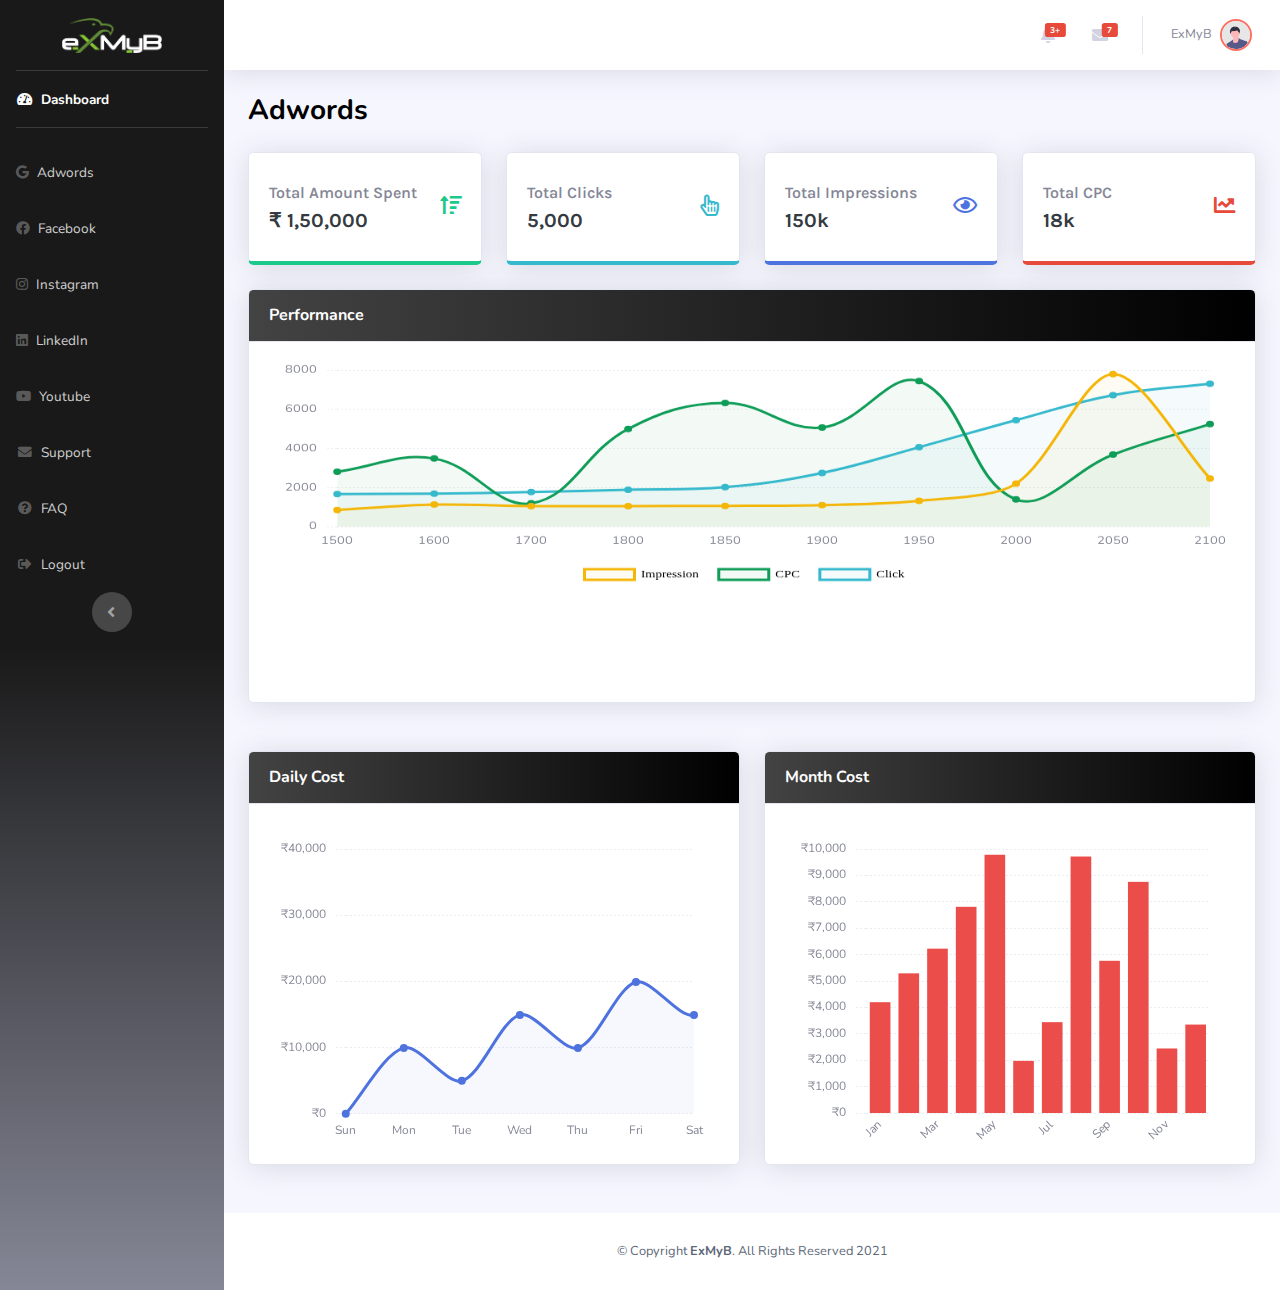
==== commit c6de68ac: "Get selected start - end date,icon added in cards and graph color changed" ====
--- a/adwords.html
+++ b/adwords.html
@@ -23,8 +23,8 @@
     <link href="css/style.css" rel="stylesheet">
     
     <style>
- 
-    </style>
+        @import url(https://fonts.googleapis.com/css?family=Karla:400,700);
+     </style>
 </head>
 
 <body id="page-top">
@@ -306,13 +306,16 @@
 
                         <!-- Profile Card Example -->
                         <div class="col-xl-3 col-md-6 mb-4">
-                            <div class="card border-bottom-primary shadow h-100 py-2">
+                            <div class="card border-bottom-success shadow h-100 py-2">
                                 <div class="card-body">
                                     <div class="row no-gutters align-items-center">
-                                        <div class="col mr-2 text-center">
-                                            <div class="text-xs font-weight-bold text-primary text-uppercase mb-1">
+                                        <div class="col mr-2 ">
+                                            <div class="text-sm  card-text font-ks mb-1">
                                                 Total Amount Spent</div>
-                                            <div class="h5 mb-0 font-weight-bold text-gray-800">₹ 1,50,000</div>
+                                            <div class="h5 mb-0 font-weight-bold font-ks">₹ 1,50,000</div>
+                                        </div>
+                                        <div class="col-auto">
+                                            <i class="fas fa-sort-amount-up fa-lg text-success"></i>
                                         </div>
                                     </div>
                                 </div>
@@ -321,13 +324,17 @@
 
                         <!-- Earnings (Annual) Card Example -->
                         <div class="col-xl-3 col-md-6 mb-4">
-                            <div class="card border-bottom-success shadow h-100 py-2">
+                            <div class="card border-bottom-info shadow h-100 py-2">
                                 <div class="card-body">
                                     <div class="row no-gutters align-items-center">
-                                        <div class="col mr-2 text-center">
-                                            <div class="text-xs font-weight-bold text-success text-uppercase mb-1">
+                                        <div class="col mr-2">
+                                            <div class="text-sm  card-text font-ks mb-1">
                                                 Total Clicks</div>
-                                            <div class="h5 mb-0 font-weight-bold text-gray-800">5,000</div>
+                                            <div class="h5 mb-0 font-weight-bold font-ks ">5,000</div>
+                                        </div>
+                                        
+                                        <div class="col-auto">
+                                            <i class="far fa-hand-pointer fa-lg text-info"></i>
                                         </div>
                                     </div>
                                 </div>
@@ -336,13 +343,16 @@
 
                         <!-- Lead Card Example -->
                         <div class="col-xl-3 col-md-6 mb-4">
-                            <div class="card border-bottom-warning shadow h-100 py-2">
+                            <div class="card border-bottom-primary shadow h-100 py-2">
                                 <div class="card-body">
                                     <div class="row no-gutters align-items-center">
-                                        <div class="col mr-2 text-center">
-                                            <div class="text-xs font-weight-bold text-danger text-uppercase mb-1">
+                                        <div class="col mr-2">
+                                            <div class="text-sm card-text font-ks mb-1">
                                                 Total Impressions</div>
-                                            <div class="h5 mb-0 font-weight-bold text-gray-800">150k</div>
+                                            <div class="h5 mb-0 font-weight-bold font-ks">150k</div>
+                                        </div>
+                                        <div class="col-auto">
+                                            <i class="far fa-eye fa-lg text-primary"></i>
                                         </div>
                                     </div>
                                 </div>
@@ -351,13 +361,16 @@
 
                         <!-- Pending Requests Card Example -->
                         <div class="col-xl-3 col-md-6 mb-4">
-                            <div class="card border-bottom-info shadow h-100 py-2">
+                            <div class="card border-bottom-danger shadow h-100 py-2">
                                 <div class="card-body">
                                     <div class="row no-gutters align-items-center">
-                                        <div class="col mr-2 text-center">
-                                            <div class="text-xs font-weight-bold text-info text-uppercase mb-1">
+                                        <div class="col mr-2">
+                                            <div class="text-sm card-text font-ks mb-1">
                                                 Total CPC</div>
-                                            <div class="h5 mb-0 font-weight-bold text-gray-800">18k</div>
+                                            <div class="h5 mb-0 font-weight-bold font-ks">18k</div>
+                                        </div>
+                                        <div class="col-auto">
+                                            <i class="fas fa-chart-line fa-lg text-danger"></i>
                                         </div>
                                     </div>
                                 </div>
--- a/css/style.css
+++ b/css/style.css
@@ -11642,6 +11642,56 @@
 /* ---Support--- */
 
 
+/* CLient-dashboard */
+@import url(https://fonts.googleapis.com/css?family=Karla:400,700);
+
+.font-ks{
+font-family: Karla,sans-serif;
+color: #343a40;
+}
+.card-text{
+color: #858796;
+text-transform: capitalize;
+font-weight: 600!important;
+}
+
+#overlay {
+background: #ffffff;
+color: #666666;
+position: fixed;
+height: 100%;
+width: 100%;
+z-index: 5000;
+top: 0;
+left: 0;
+float: left;
+text-align: center;
+padding-top: 25%;
+opacity: .80;
+}
+/* button {
+margin: 40px;
+padding: 5px 20px;
+cursor: pointer;
+} */
+.spinner {
+margin: 0 auto;
+height: 64px;
+width: 64px;
+animation: rotate 0.8s infinite linear;
+border: 5px solid #000;
+border-right-color: transparent;
+border-radius: 50%;
+}
+@keyframes rotate {
+0% {
+transform: rotate(0deg);
+}
+100% {
+transform: rotate(360deg);
+}
+}
+
 /* ::-webkit-scrollbar {
     width: 10px;
 }
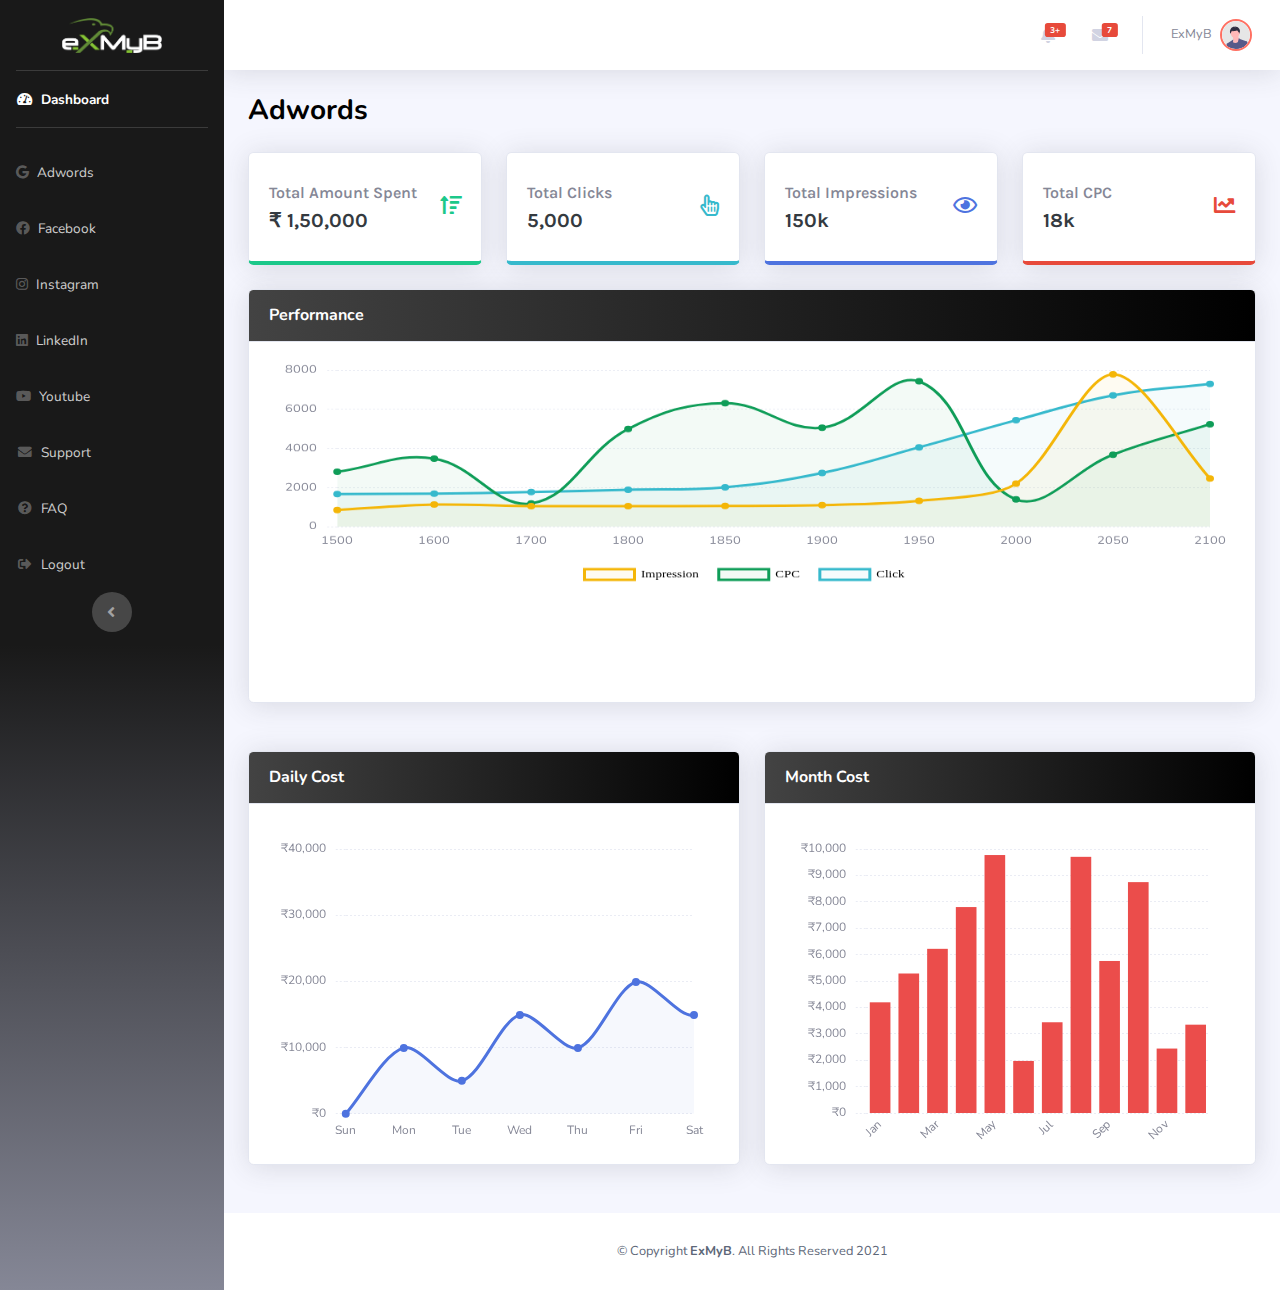
==== commit 7502f0b5: "adwords page updated" ====
--- a/adwords.html
+++ b/adwords.html
@@ -465,11 +465,7 @@
     </div>
     <!-- End of Page Wrapper -->
 
-    <!-- Scroll to Top Button-->
-    <a class="scroll-to-top rounded" href="#page-top">
-        <i class="fas fa-angle-up"></i>
-    </a>
-
+   
     <!-- Logout Modal-->
     <div class="modal fade" id="logoutModal" tabindex="-1" role="dialog" aria-labelledby="exampleModalLabel"
         aria-hidden="true">
